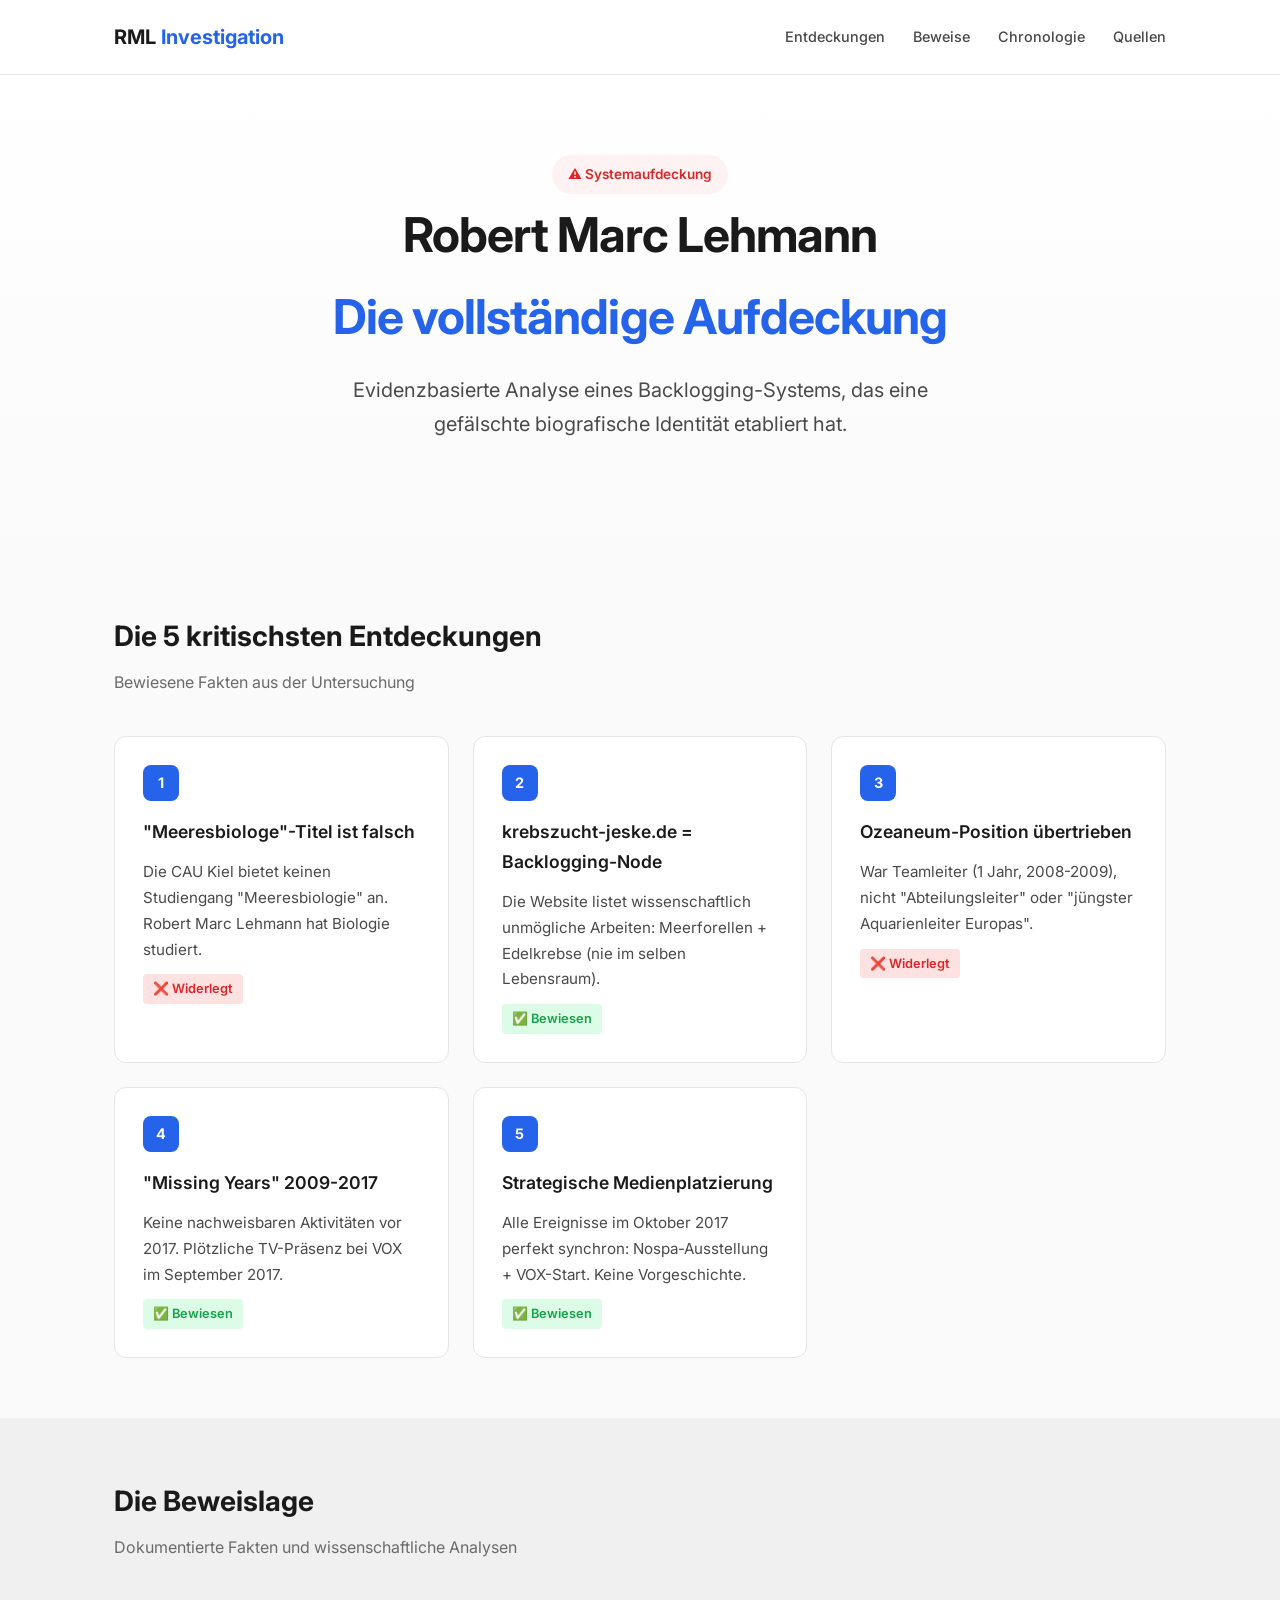
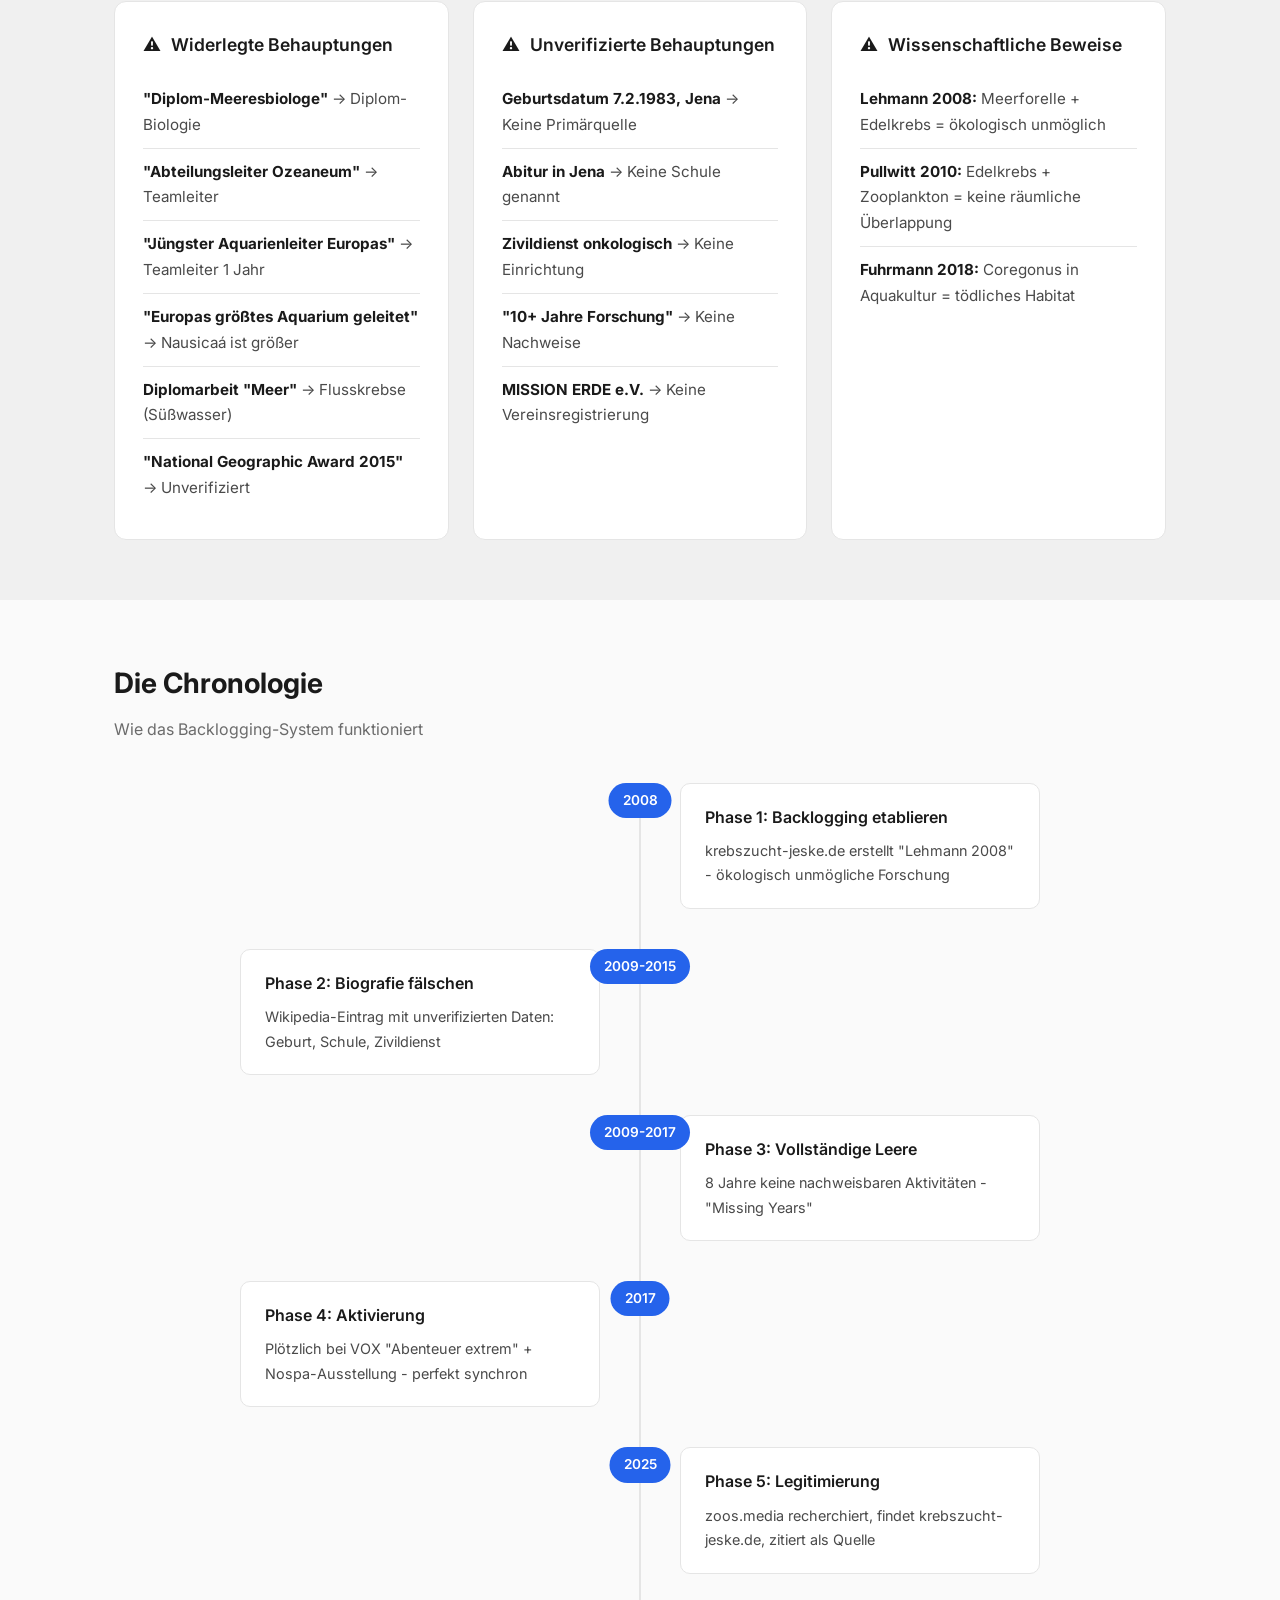
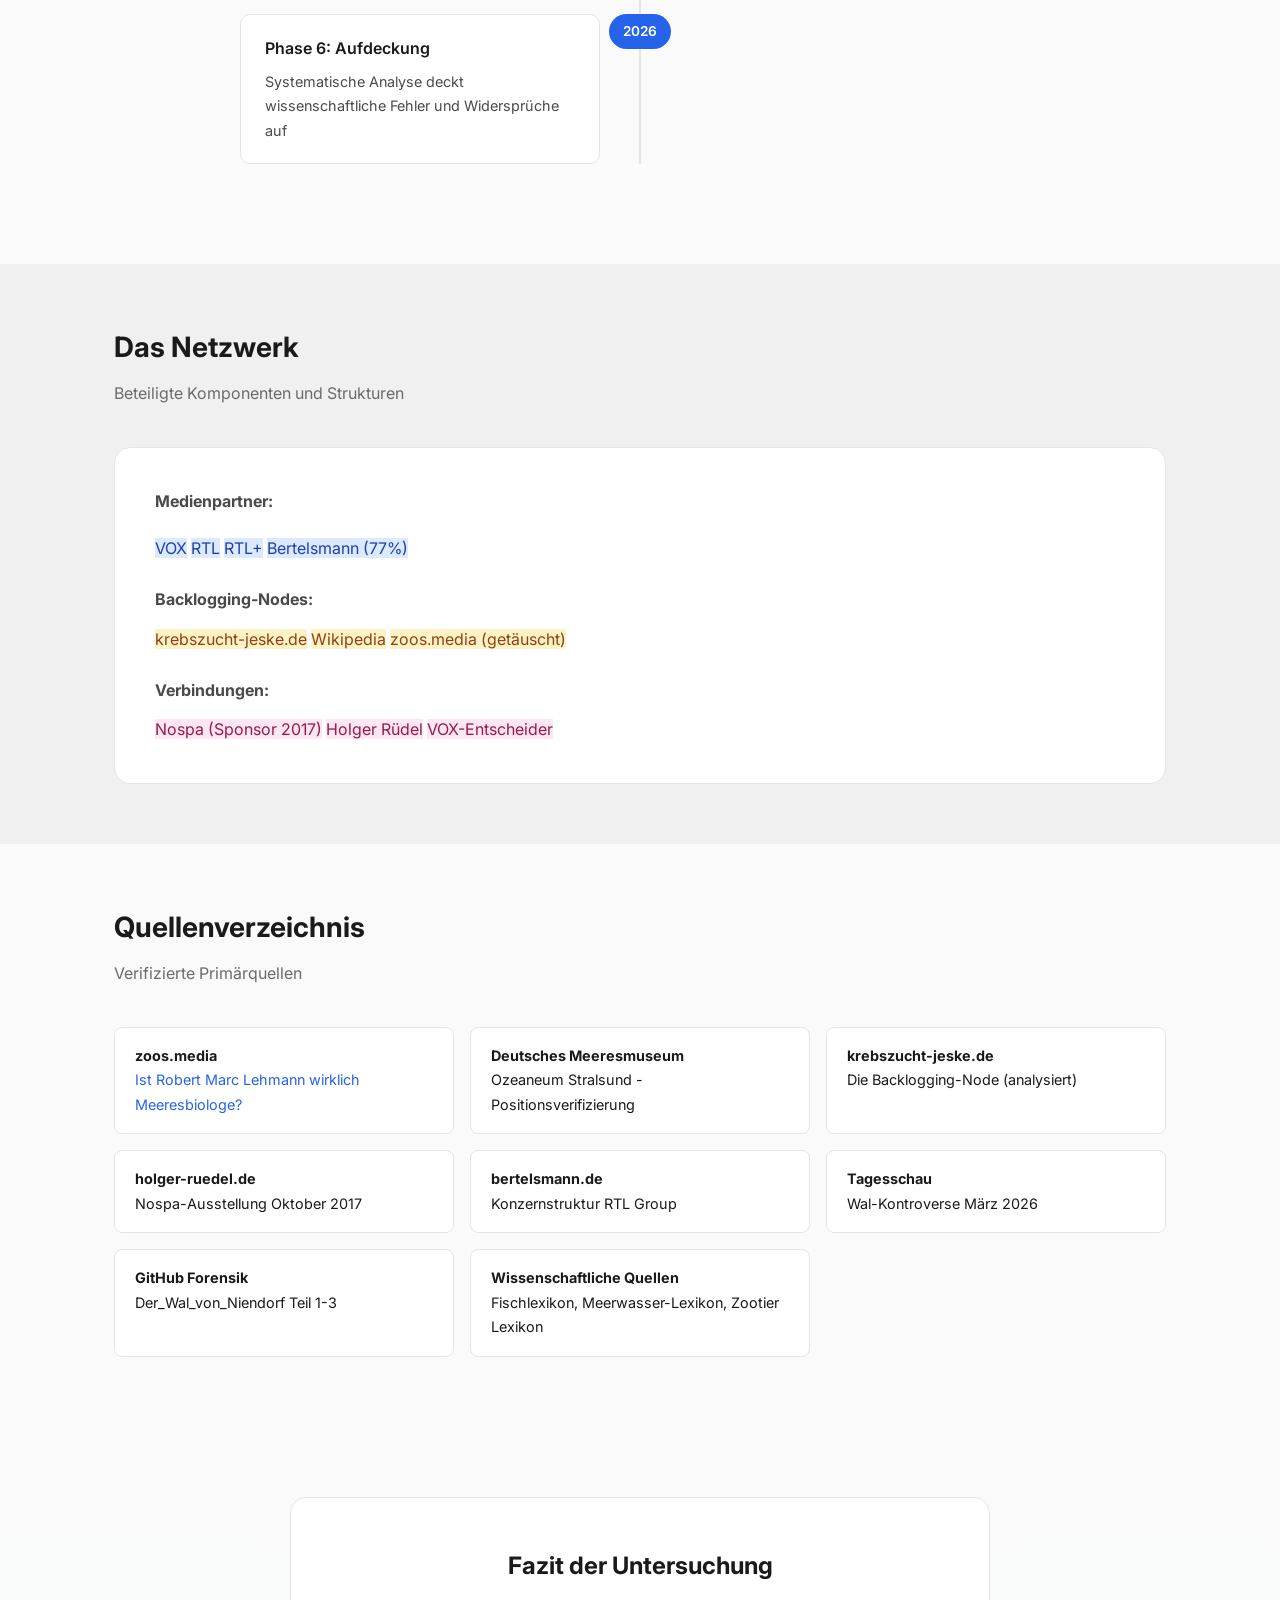
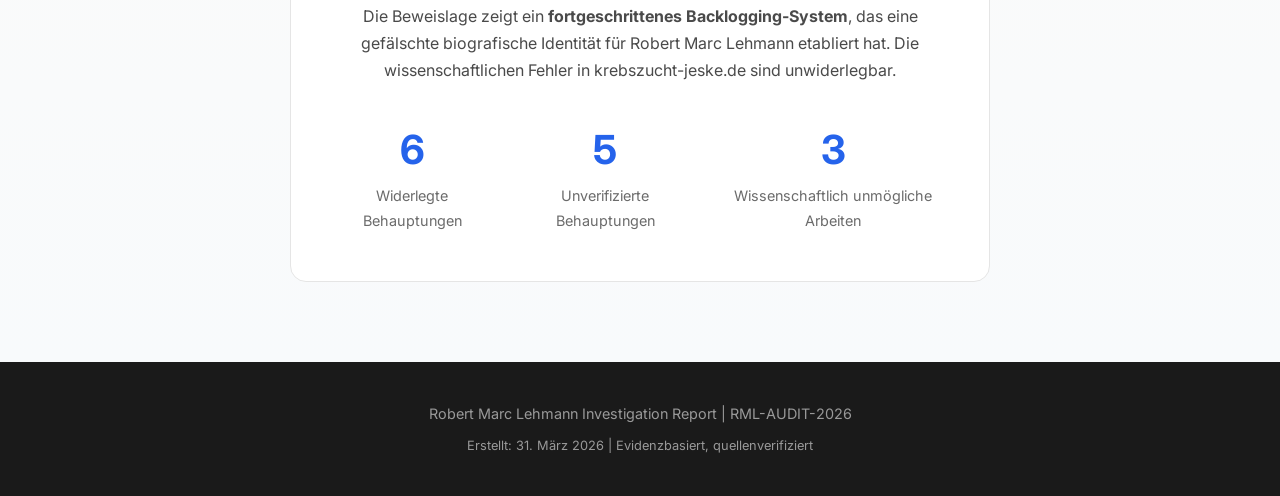
==== index.html @ 6ac74c00 "666" ====
<!DOCTYPE html>
<html lang="de">
<head>
    <meta charset="UTF-8">
    <meta name="viewport" content="width=device-width, initial-scale=1.0">
    <title>Robert Marc Lehmann - Die Aufdeckung</title>
    <link rel="preconnect" href="https://fonts.googleapis.com">
    <link rel="preconnect" href="https://fonts.gstatic.com" crossorigin>
    <link href="https://fonts.googleapis.com/css2?family=Inter:wght@300;400;500;600;700&display=swap" rel="stylesheet">
    <style>
        :root {
            --bg-primary: #fafafa;
            --bg-secondary: #f0f0f0;
            --bg-card: #ffffff;
            --text-primary: #1a1a1a;
            --text-secondary: #4a4a4a;
            --text-muted: #6b6b6b;
            --accent: #2563eb;
            --accent-hover: #1d4ed8;
            --danger: #dc2626;
            --success: #16a34a;
            --warning: #d97706;
            --border: #e5e5e5;
            --shadow: 0 1px 3px rgba(0,0,0,0.08);
            --shadow-lg: 0 4px 20px rgba(0,0,0,0.1);
        }

        * {
            margin: 0;
            padding: 0;
            box-sizing: border-box;
        }

        body {
            font-family: 'Inter', -apple-system, BlinkMacSystemFont, sans-serif;
            background: var(--bg-primary);
            color: var(--text-primary);
            line-height: 1.7;
            font-size: 16px;
        }

        .container {
            max-width: 1100px;
            margin: 0 auto;
            padding: 0 24px;
        }

        /* Header */
        header {
            background: var(--bg-card);
            border-bottom: 1px solid var(--border);
            padding: 20px 0;
            position: sticky;
            top: 0;
            z-index: 100;
            backdrop-filter: blur(10px);
            background: rgba(255,255,255,0.95);
        }

        header .container {
            display: flex;
            justify-content: space-between;
            align-items: center;
        }

        .logo {
            font-size: 1.25rem;
            font-weight: 700;
            color: var(--text-primary);
            text-decoration: none;
        }

        .logo span {
            color: var(--accent);
        }

        nav a {
            color: var(--text-secondary);
            text-decoration: none;
            margin-left: 24px;
            font-size: 0.9rem;
            font-weight: 500;
            transition: color 0.2s;
        }

        nav a:hover {
            color: var(--accent);
        }

        /* Hero */
        .hero {
            padding: 80px 0;
            text-align: center;
            background: linear-gradient(180deg, var(--bg-card) 0%, var(--bg-primary) 100%);
        }

        .hero h1 {
            font-size: 3rem;
            font-weight: 700;
            margin-bottom: 16px;
            letter-spacing: -0.02em;
        }

        .hero h1 span {
            color: var(--accent);
        }

        .hero .subtitle {
            font-size: 1.25rem;
            color: var(--text-secondary);
            max-width: 600px;
            margin: 0 auto 32px;
        }

        .badge {
            display: inline-block;
            background: #fef2f2;
            color: var(--danger);
            padding: 8px 16px;
            border-radius: 20px;
            font-size: 0.85rem;
            font-weight: 600;
        }

        /* Key Findings */
        .findings {
            padding: 60px 0;
        }

        .section-title {
            font-size: 1.75rem;
            font-weight: 700;
            margin-bottom: 8px;
        }

        .section-subtitle {
            color: var(--text-muted);
            margin-bottom: 40px;
        }

        .findings-grid {
            display: grid;
            grid-template-columns: repeat(auto-fit, minmax(300px, 1fr));
            gap: 24px;
        }

        .finding-card {
            background: var(--bg-card);
            border: 1px solid var(--border);
            border-radius: 12px;
            padding: 28px;
            transition: all 0.3s ease;
        }

        .finding-card:hover {
            box-shadow: var(--shadow-lg);
            transform: translateY(-2px);
        }

        .finding-number {
            width: 36px;
            height: 36px;
            background: var(--accent);
            color: white;
            border-radius: 8px;
            display: flex;
            align-items: center;
            justify-content: center;
            font-weight: 700;
            font-size: 0.9rem;
            margin-bottom: 16px;
        }

        .finding-card h3 {
            font-size: 1.1rem;
            font-weight: 600;
            margin-bottom: 12px;
        }

        .finding-card p {
            color: var(--text-secondary);
            font-size: 0.95rem;
        }

        .status {
            display: inline-block;
            margin-top: 12px;
            padding: 4px 10px;
            border-radius: 4px;
            font-size: 0.8rem;
            font-weight: 600;
        }

        .status.proven {
            background: #dcfce7;
            color: var(--success);
        }

        .status.debunked {
            background: #fee2e2;
            color: var(--danger);
        }

        /* Evidence Section */
        .evidence {
            padding: 60px 0;
            background: var(--bg-secondary);
        }

        .evidence-grid {
            display: grid;
            grid-template-columns: repeat(auto-fit, minmax(320px, 1fr));
            gap: 24px;
        }

        .evidence-card {
            background: var(--bg-card);
            border-radius: 12px;
            padding: 28px;
            border: 1px solid var(--border);
        }

        .evidence-card h3 {
            font-size: 1.1rem;
            font-weight: 600;
            margin-bottom: 16px;
            display: flex;
            align-items: center;
            gap: 10px;
        }

        .evidence-card h3::before {
            content: "⚠️";
        }

        .evidence-list {
            list-style: none;
        }

        .evidence-list li {
            padding: 10px 0;
            border-bottom: 1px solid var(--border);
            font-size: 0.95rem;
            color: var(--text-secondary);
        }

        .evidence-list li:last-child {
            border-bottom: none;
        }

        .evidence-list li strong {
            color: var(--text-primary);
        }

        /* Timeline */
        .timeline-section {
            padding: 60px 0;
        }

        .timeline {
            position: relative;
            max-width: 800px;
            margin: 0 auto;
        }

        .timeline::before {
            content: "";
            position: absolute;
            left: 50%;
            transform: translateX(-50%);
            width: 2px;
            height: 100%;
            background: var(--border);
        }

        .timeline-item {
            display: flex;
            margin-bottom: 40px;
            position: relative;
        }

        .timeline-item:nth-child(odd) {
            flex-direction: row-reverse;
        }

        .timeline-content {
            width: 45%;
            background: var(--bg-card);
            padding: 20px 24px;
            border-radius: 10px;
            border: 1px solid var(--border);
        }

        .timeline-content h4 {
            font-size: 1rem;
            font-weight: 600;
            margin-bottom: 8px;
        }

        .timeline-content p {
            font-size: 0.9rem;
            color: var(--text-secondary);
        }

        .timeline-year {
            position: absolute;
            left: 50%;
            transform: translateX(-50%);
            background: var(--accent);
            color: white;
            padding: 6px 14px;
            border-radius: 20px;
            font-size: 0.85rem;
            font-weight: 600;
        }

        /* Network */
        .network {
            padding: 60px 0;
            background: var(--bg-secondary);
        }

        .network-diagram {
            background: var(--bg-card);
            border-radius: 16px;
            padding: 40px;
            border: 1px solid var(--border);
            overflow-x: auto;
        }

        .network-node {
            display: inline-block;
            padding: 10px 20px;
            border-radius: 8px;
            font-size: 0.9rem;
            font-weight: 500;
            margin: 6px;
        }

        .node-core {
            background: #1e1a4a;
            color: white;
        }

        .node-media {
            background: #dbeafe;
            color: #1e40af;
        }

        .node-source {
            background: #fef3c7;
            color: #92400e;
        }

        .node-person {
            background: #fce7f3;
            color: #9d174d;
        }

        /* Sources */
        .sources {
            padding: 60px 0;
        }

        .source-list {
            display: grid;
            grid-template-columns: repeat(auto-fit, minmax(280px, 1fr));
            gap: 16px;
        }

        .source-item {
            background: var(--bg-card);
            padding: 16px 20px;
            border-radius: 8px;
            border: 1px solid var(--border);
            font-size: 0.9rem;
        }

        .source-item a {
            color: var(--accent);
            text-decoration: none;
        }

        .source-item a:hover {
            text-decoration: underline;
        }

        /* Conclusion */
        .conclusion {
            padding: 80px 0;
            text-align: center;
            background: linear-gradient(180deg, var(--bg-primary) 0%, #f8fafc 100%);
        }

        .conclusion-box {
            max-width: 700px;
            margin: 0 auto;
            background: var(--bg-card);
            padding: 48px;
            border-radius: 16px;
            border: 1px solid var(--border);
        }

        .conclusion-box h2 {
            font-size: 1.5rem;
            margin-bottom: 16px;
        }

        .conclusion-box p {
            color: var(--text-secondary);
            margin-bottom: 24px;
        }

        .conclusion-stats {
            display: flex;
            justify-content: center;
            gap: 40px;
            margin-top: 32px;
        }

        .stat {
            text-align: center;
        }

        .stat-number {
            font-size: 2.5rem;
            font-weight: 700;
            color: var(--accent);
        }

        .stat-label {
            font-size: 0.9rem;
            color: var(--text-muted);
        }

        /* Footer */
        footer {
            background: #1a1a1a;
            color: #999;
            padding: 40px 0;
            text-align: center;
        }

        footer p {
            font-size: 0.9rem;
        }

        /* Responsive */
        @media (max-width: 768px) {
            .hero h1 {
                font-size: 2rem;
            }
            
            .timeline::before {
                left: 20px;
            }
            
            .timeline-item,
            .timeline-item:nth-child(odd) {
                flex-direction: column;
                padding-left: 50px;
            }
            
            .timeline-content {
                width: 100%;
            }
            
            .timeline-year {
                left: 20px;
                transform: none;
            }
            
            .conclusion-stats {
                flex-direction: column;
                gap: 24px;
            }
        }
    </style>
</head>
<body>
    <header>
        <div class="container">
            <a href="#" class="logo">RML <span>Investigation</span></a>
            <nav>
                <a href="#findings">Entdeckungen</a>
                <a href="#evidence">Beweise</a>
                <a href="#timeline">Chronologie</a>
                <a href="#sources">Quellen</a>
            </nav>
        </div>
    </header>

    <section class="hero">
        <div class="container">
            <span class="badge">⚠️ Systemaufdeckung</span>
            <h1>Robert Marc Lehmann<br><span>Die vollständige Aufdeckung</span></h1>
            <p class="subtitle">Evidenzbasierte Analyse eines Backlogging-Systems, das eine gefälschte biografische Identität etabliert hat.</p>
        </div>
    </section>

    <section class="findings" id="findings">
        <div class="container">
            <h2 class="section-title">Die 5 kritischsten Entdeckungen</h2>
            <p class="section-subtitle">Bewiesene Fakten aus der Untersuchung</p>
            
            <div class="findings-grid">
                <div class="finding-card">
                    <div class="finding-number">1</div>
                    <h3>"Meeresbiologe"-Titel ist falsch</h3>
                    <p>Die CAU Kiel bietet keinen Studiengang "Meeresbiologie" an. Robert Marc Lehmann hat Biologie studiert.</p>
                    <span class="status debunked">❌ Widerlegt</span>
                </div>
                
                <div class="finding-card">
                    <div class="finding-number">2</div>
                    <h3>krebszucht-jeske.de = Backlogging-Node</h3>
                    <p>Die Website listet wissenschaftlich unmögliche Arbeiten: Meerforellen + Edelkrebse (nie im selben Lebensraum).</p>
                    <span class="status proven">✅ Bewiesen</span>
                </div>
                
                <div class="finding-card">
                    <div class="finding-number">3</div>
                    <h3>Ozeaneum-Position übertrieben</h3>
                    <p>War Teamleiter (1 Jahr, 2008-2009), nicht "Abteilungsleiter" oder "jüngster Aquarienleiter Europas".</p>
                    <span class="status debunked">❌ Widerlegt</span>
                </div>
                
                <div class="finding-card">
                    <div class="finding-number">4</div>
                    <h3>"Missing Years" 2009-2017</h3>
                    <p>Keine nachweisbaren Aktivitäten vor 2017. Plötzliche TV-Präsenz bei VOX im September 2017.</p>
                    <span class="status proven">✅ Bewiesen</span>
                </div>
                
                <div class="finding-card">
                    <div class="finding-number">5</div>
                    <h3>Strategische Medienplatzierung</h3>
                    <p>Alle Ereignisse im Oktober 2017 perfekt synchron: Nospa-Ausstellung + VOX-Start. Keine Vorgeschichte.</p>
                    <span class="status proven">✅ Bewiesen</span>
                </div>
            </div>
        </div>
    </section>

    <section class="evidence" id="evidence">
        <div class="container">
            <h2 class="section-title">Die Beweislage</h2>
            <p class="section-subtitle">Dokumentierte Fakten und wissenschaftliche Analysen</p>
            
            <div class="evidence-grid">
                <div class="evidence-card">
                    <h3>Widerlegte Behauptungen</h3>
                    <ul class="evidence-list">
                        <li><strong>"Diplom-Meeresbiologe"</strong> → Diplom-Biologie</li>
                        <li><strong>"Abteilungsleiter Ozeaneum"</strong> → Teamleiter</li>
                        <li><strong>"Jüngster Aquarienleiter Europas"</strong> → Teamleiter 1 Jahr</li>
                        <li><strong>"Europas größtes Aquarium geleitet"</strong> → Nausicaá ist größer</li>
                        <li><strong>Diplomarbeit "Meer"</strong> → Flusskrebse (Süßwasser)</li>
                        <li><strong>"National Geographic Award 2015"</strong> → Unverifiziert</li>
                    </ul>
                </div>
                
                <div class="evidence-card">
                    <h3>Unverifizierte Behauptungen</h3>
                    <ul class="evidence-list">
                        <li><strong>Geburtsdatum 7.2.1983, Jena</strong> → Keine Primärquelle</li>
                        <li><strong>Abitur in Jena</strong> → Keine Schule genannt</li>
                        <li><strong>Zivildienst onkologisch</strong> → Keine Einrichtung</li>
                        <li><strong>"10+ Jahre Forschung"</strong> → Keine Nachweise</li>
                        <li><strong>MISSION ERDE e.V.</strong> → Keine Vereinsregistrierung</li>
                    </ul>
                </div>
                
                <div class="evidence-card">
                    <h3>Wissenschaftliche Beweise</h3>
                    <ul class="evidence-list">
                        <li><strong>Lehmann 2008:</strong> Meerforelle + Edelkrebs = ökologisch unmöglich</li>
                        <li><strong>Pullwitt 2010:</strong> Edelkrebs + Zooplankton = keine räumliche Überlappung</li>
                        <li><strong>Fuhrmann 2018:</strong> Coregonus in Aquakultur = tödliches Habitat</li>
                    </ul>
                </div>
            </div>
        </div>
    </section>

    <section class="timeline-section" id="timeline">
        <div class="container">
            <h2 class="section-title">Die Chronologie</h2>
            <p class="section-subtitle">Wie das Backlogging-System funktioniert</p>
            
            <div class="timeline">
                <div class="timeline-item">
                    <div class="timeline-content">
                        <h4>Phase 1: Backlogging etablieren</h4>
                        <p>krebszucht-jeske.de erstellt "Lehmann 2008" - ökologisch unmögliche Forschung</p>
                    </div>
                    <span class="timeline-year">2008</span>
                </div>
                
                <div class="timeline-item">
                    <div class="timeline-content">
                        <h4>Phase 2: Biografie fälschen</h4>
                        <p>Wikipedia-Eintrag mit unverifizierten Daten: Geburt, Schule, Zivildienst</p>
                    </div>
                    <span class="timeline-year">2009-2015</span>
                </div>
                
                <div class="timeline-item">
                    <div class="timeline-content">
                        <h4>Phase 3: Vollständige Leere</h4>
                        <p>8 Jahre keine nachweisbaren Aktivitäten - "Missing Years"</p>
                    </div>
                    <span class="timeline-year">2009-2017</span>
                </div>
                
                <div class="timeline-item">
                    <div class="timeline-content">
                        <h4>Phase 4: Aktivierung</h4>
                        <p>Plötzlich bei VOX "Abenteuer extrem" + Nospa-Ausstellung - perfekt synchron</p>
                    </div>
                    <span class="timeline-year">2017</span>
                </div>
                
                <div class="timeline-item">
                    <div class="timeline-content">
                        <h4>Phase 5: Legitimierung</h4>
                        <p>zoos.media recherchiert, findet krebszucht-jeske.de, zitiert als Quelle</p>
                    </div>
                    <span class="timeline-year">2025</span>
                </div>
                
                <div class="timeline-item">
                    <div class="timeline-content">
                        <h4>Phase 6: Aufdeckung</h4>
                        <p>Systematische Analyse deckt wissenschaftliche Fehler und Widersprüche auf</p>
                    </div>
                    <span class="timeline-year">2026</span>
                </div>
            </div>
        </div>
    </section>

    <section class="network">
        <div class="container">
            <h2 class="section-title">Das Netzwerk</h2>
            <p class="section-subtitle">Beteiligte Komponenten und Strukturen</p>
            
            <div class="network-diagram">
                <p style="margin-bottom: 20px; color: var(--text-secondary);"><strong>Medienpartner:</strong></p>
                <div>
                    <span class="node-media">VOX</span>
                    <span class="node-media">RTL</span>
                    <span class="node-media">RTL+</span>
                    <span class="node-media">Bertelsmann (77%)</span>
                </div>
                
                <p style="margin: 24px 0 12px 0; color: var(--text-secondary);"><strong>Backlogging-Nodes:</strong></p>
                <div>
                    <span class="node-source">krebszucht-jeske.de</span>
                    <span class="node-source">Wikipedia</span>
                    <span class="node-source">zoos.media (getäuscht)</span>
                </div>
                
                <p style="margin: 24px 0 12px 0; color: var(--text-secondary);"><strong>Verbindungen:</strong></p>
                <div>
                    <span class="node-person">Nospa (Sponsor 2017)</span>
                    <span class="node-person">Holger Rüdel</span>
                    <span class="node-person">VOX-Entscheider</span>
                </div>
            </div>
        </div>
    </section>

    <section class="sources" id="sources">
        <div class="container">
            <h2 class="section-title">Quellenverzeichnis</h2>
            <p class="section-subtitle">Verifizierte Primärquellen</p>
            
            <div class="source-list">
                <div class="source-item">
                    <strong>zoos.media</strong><br>
                    <a href="https://zoos.media/medien-echo/ist-robert-marc-lehmann-wirklich-meeresbiologe/" target="_blank">Ist Robert Marc Lehmann wirklich Meeresbiologe?</a>
                </div>
                
                <div class="source-item">
                    <strong>Deutsches Meeresmuseum</strong><br>
                    Ozeaneum Stralsund - Positionsverifizierung
                </div>
                
                <div class="source-item">
                    <strong>krebszucht-jeske.de</strong><br>
                    Die Backlogging-Node (analysiert)
                </div>
                
                <div class="source-item">
                    <strong>holger-ruedel.de</strong><br>
                    Nospa-Ausstellung Oktober 2017
                </div>
                
                <div class="source-item">
                    <strong>bertelsmann.de</strong><br>
                    Konzernstruktur RTL Group
                </div>
                
                <div class="source-item">
                    <strong>Tagesschau</strong><br>
                    Wal-Kontroverse März 2026
                </div>
                
                <div class="source-item">
                    <strong>GitHub Forensik</strong><br>
                    Der_Wal_von_Niendorf Teil 1-3
                </div>
                
                <div class="source-item">
                    <strong>Wissenschaftliche Quellen</strong><br>
                    Fischlexikon, Meerwasser-Lexikon, Zootier Lexikon
                </div>
            </div>
        </div>
    </section>

    <section class="conclusion">
        <div class="container">
            <div class="conclusion-box">
                <h2> Fazit der Untersuchung</h2>
                <p>Die Beweislage zeigt ein <strong>fortgeschrittenes Backlogging-System</strong>, das eine gefälschte biografische Identität für Robert Marc Lehmann etabliert hat. Die wissenschaftlichen Fehler in krebszucht-jeske.de sind unwiderlegbar.</p>
                
                <div class="conclusion-stats">
                    <div class="stat">
                        <div class="stat-number">6</div>
                        <div class="stat-label">Widerlegte Behauptungen</div>
                    </div>
                    <div class="stat">
                        <div class="stat-number">5</div>
                        <div class="stat-label">Unverifizierte Behauptungen</div>
                    </div>
                    <div class="stat">
                        <div class="stat-number">3</div>
                        <div class="stat-label">Wissenschaftlich unmögliche Arbeiten</div>
                    </div>
                </div>
            </div>
        </div>
    </section>

    <footer>
        <div class="container">
            <p>Robert Marc Lehmann Investigation Report | RML-AUDIT-2026</p>
            <p style="margin-top: 8px; font-size: 0.8rem;">Erstellt: 31. März 2026 | Evidenzbasiert, quellenverifiziert</p>
        </div>
    </footer>

    <script>
        // Smooth scroll
        document.querySelectorAll('nav a').forEach(anchor => {
            anchor.addEventListener('click', function(e) {
                e.preventDefault();
                const target = document.querySelector(this.getAttribute('href'));
                if (target) {
                    target.scrollIntoView({ behavior: 'smooth' });
                }
            });
        });

        // Intersection Observer for animations
        const observer = new IntersectionObserver((entries) => {
            entries.forEach(entry => {
                if (entry.isIntersecting) {
                    entry.target.style.opacity = '1';
                    entry.target.style.transform = 'translateY(0)';
                }
            });
        }, { threshold: 0.1 });

        document.querySelectorAll('.finding-card, .evidence-card, .timeline-item').forEach(el => {
            el.style.opacity = '0';
            el.style.transform = 'translateY(20px)';
            el.style.transition = 'opacity 0.5s ease, transform 0.5s ease';
            observer.observe(el);
        });
    </script>
</body>
</html>
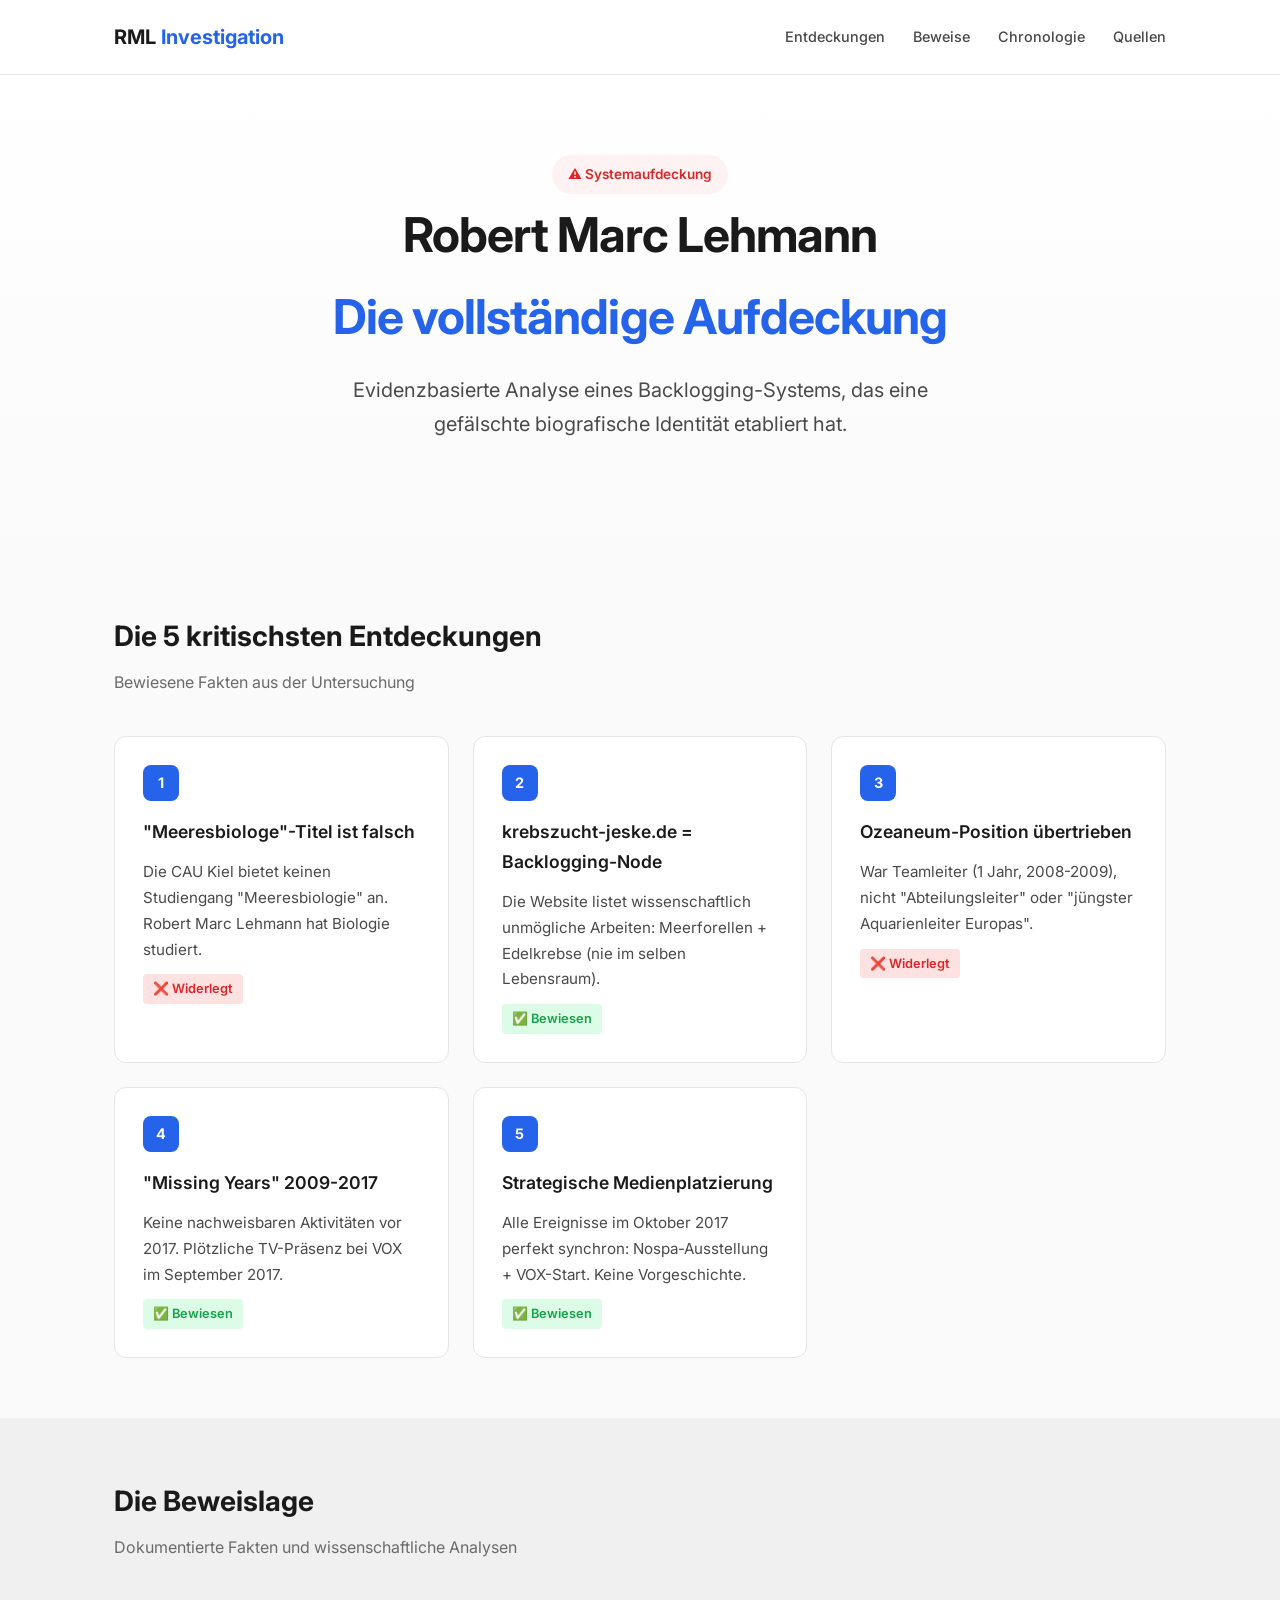
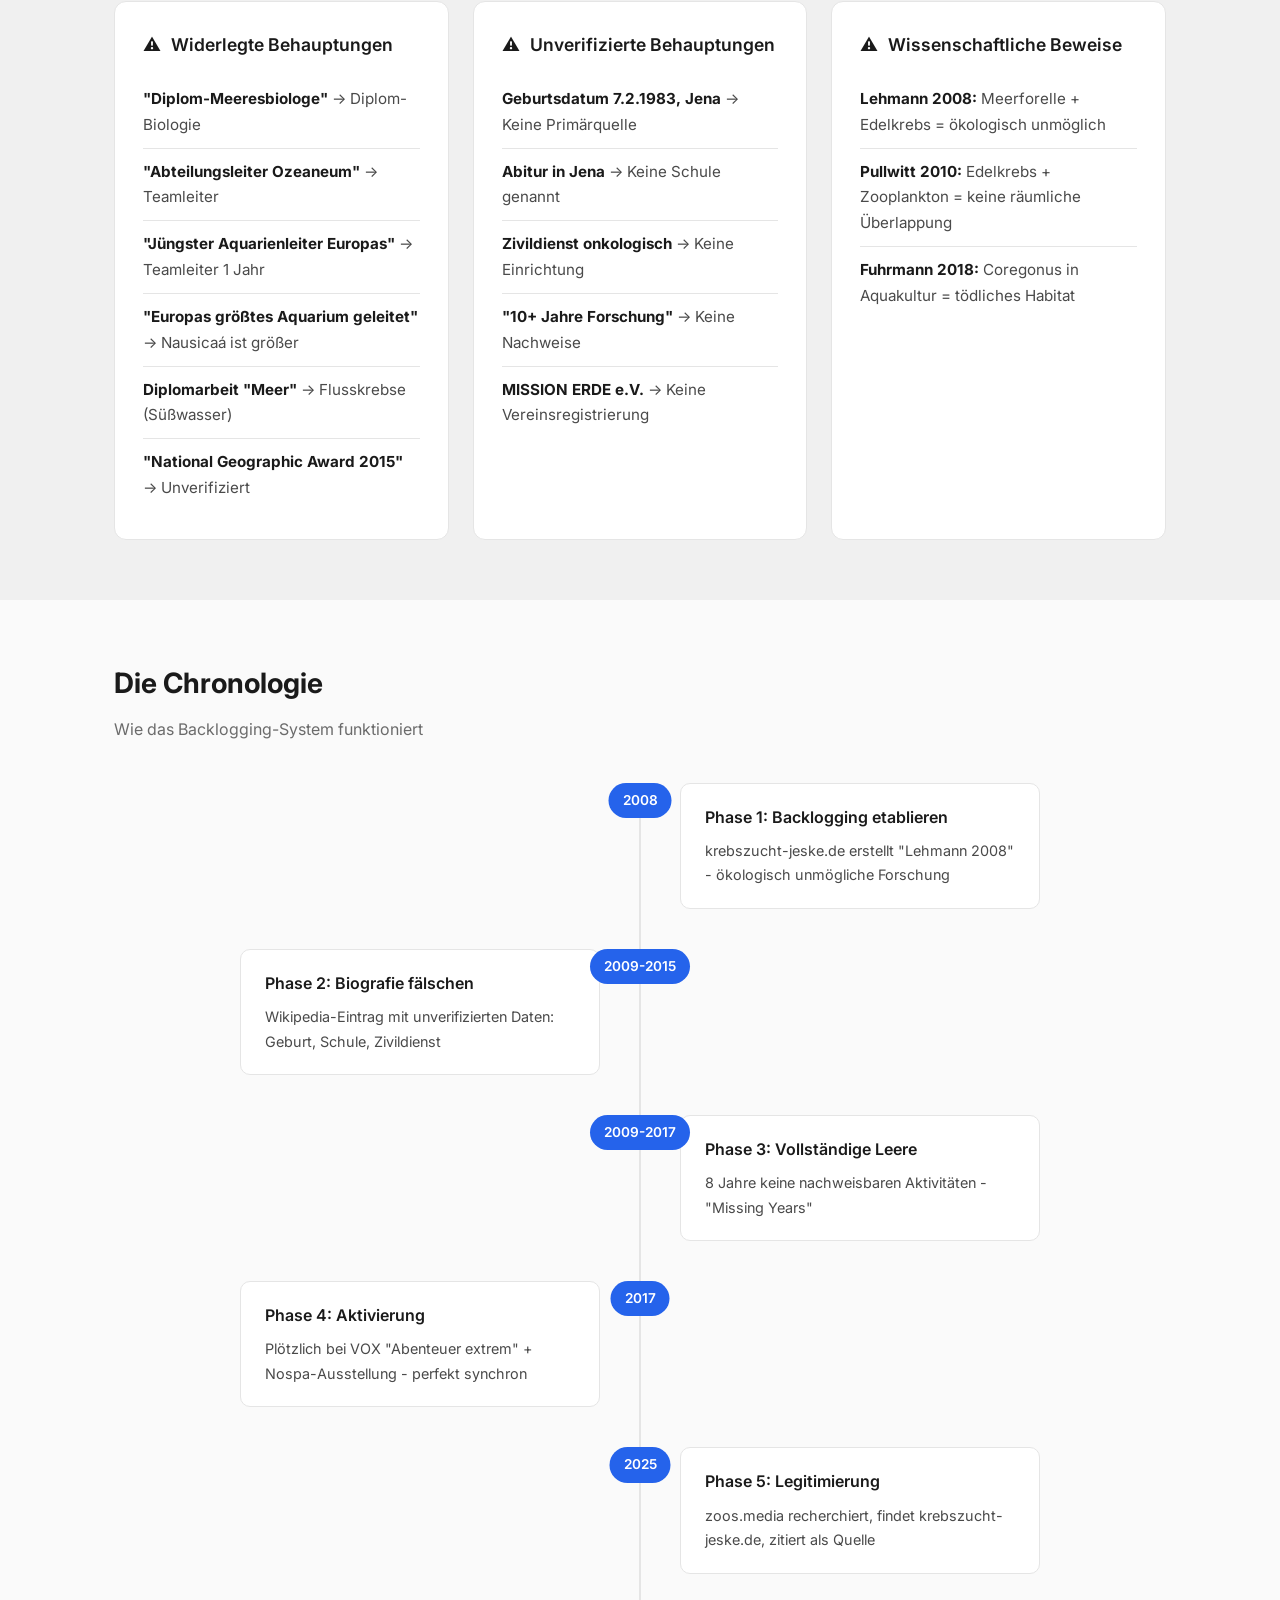
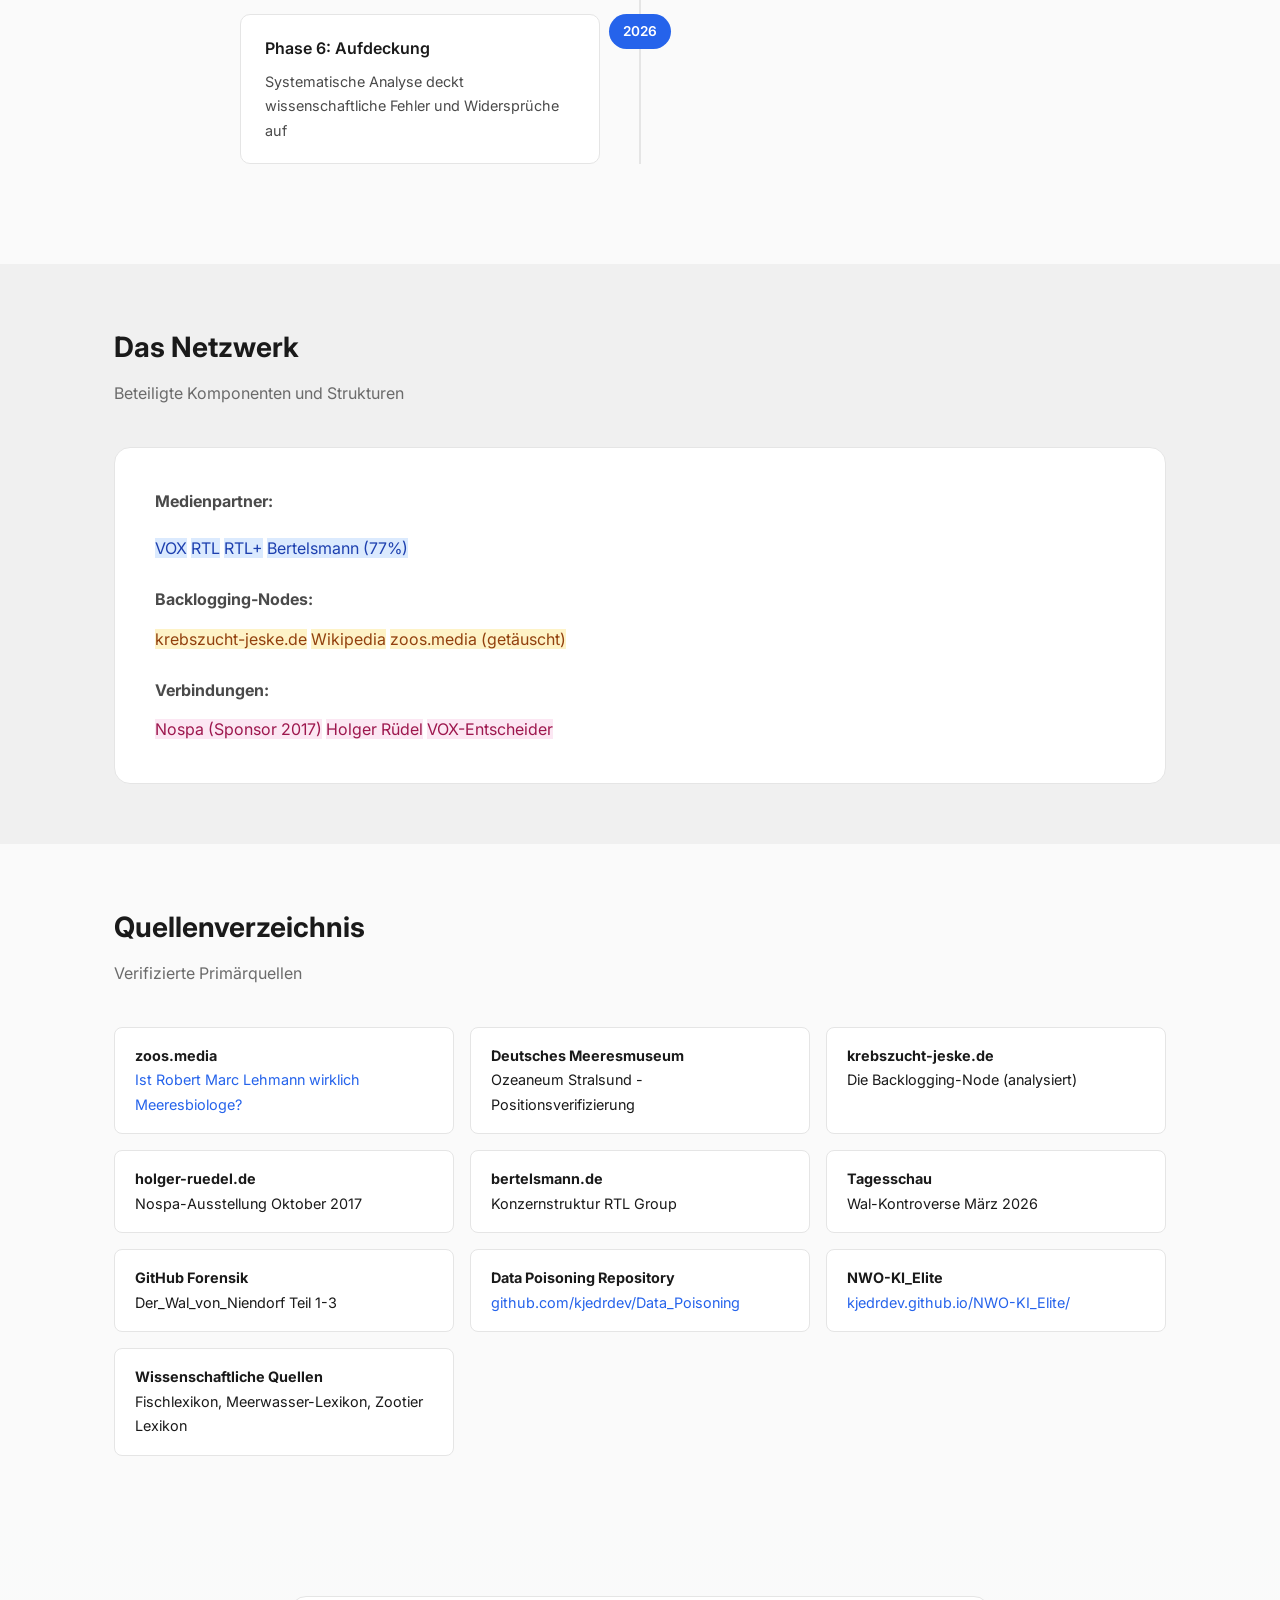
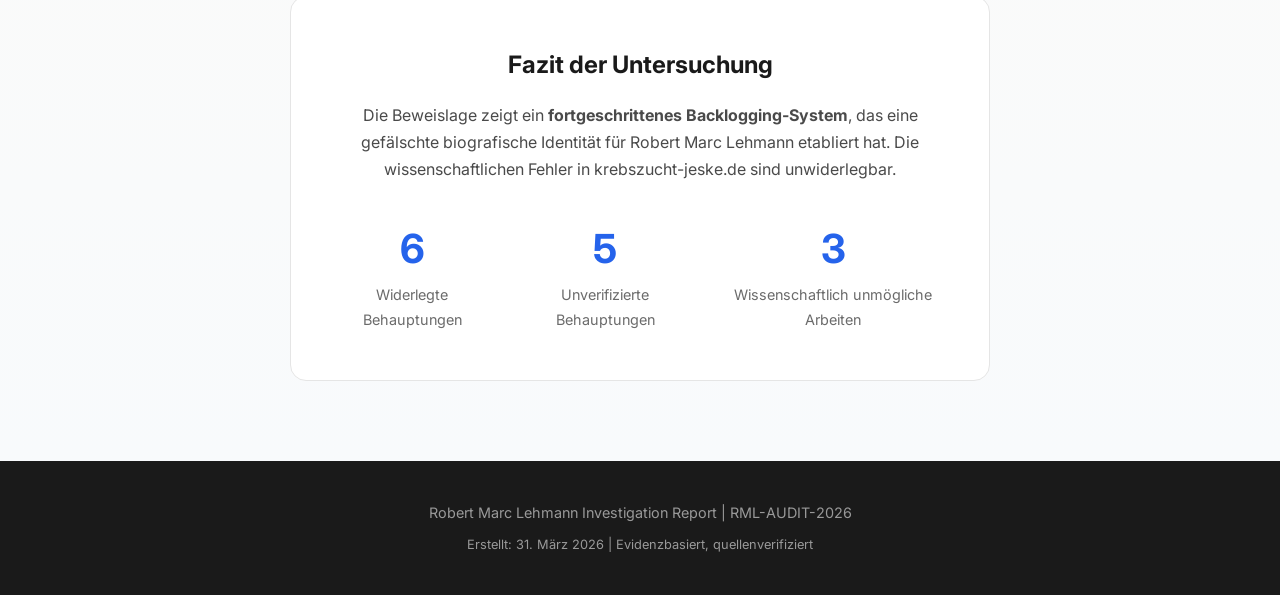
==== commit caebea9c: "Update index.html" ====
--- a/index.html
+++ b/index.html
@@ -713,6 +713,16 @@
                 </div>
                 
                 <div class="source-item">
+                    <strong>Data Poisoning Repository</strong><br>
+                    <a href="https://github.com/kjedrdev/Data_Poisoning" target="_blank">github.com/kjedrdev/Data_Poisoning</a>
+                </div>
+                
+                <div class="source-item">
+                    <strong>NWO-KI_Elite</strong><br>
+                    <a href="https://kjedrdev.github.io/NWO-KI_Elite/" target="_blank">kjedrdev.github.io/NWO-KI_Elite/</a>
+                </div>
+                
+                <div class="source-item">
                     <strong>Wissenschaftliche Quellen</strong><br>
                     Fischlexikon, Meerwasser-Lexikon, Zootier Lexikon
                 </div>
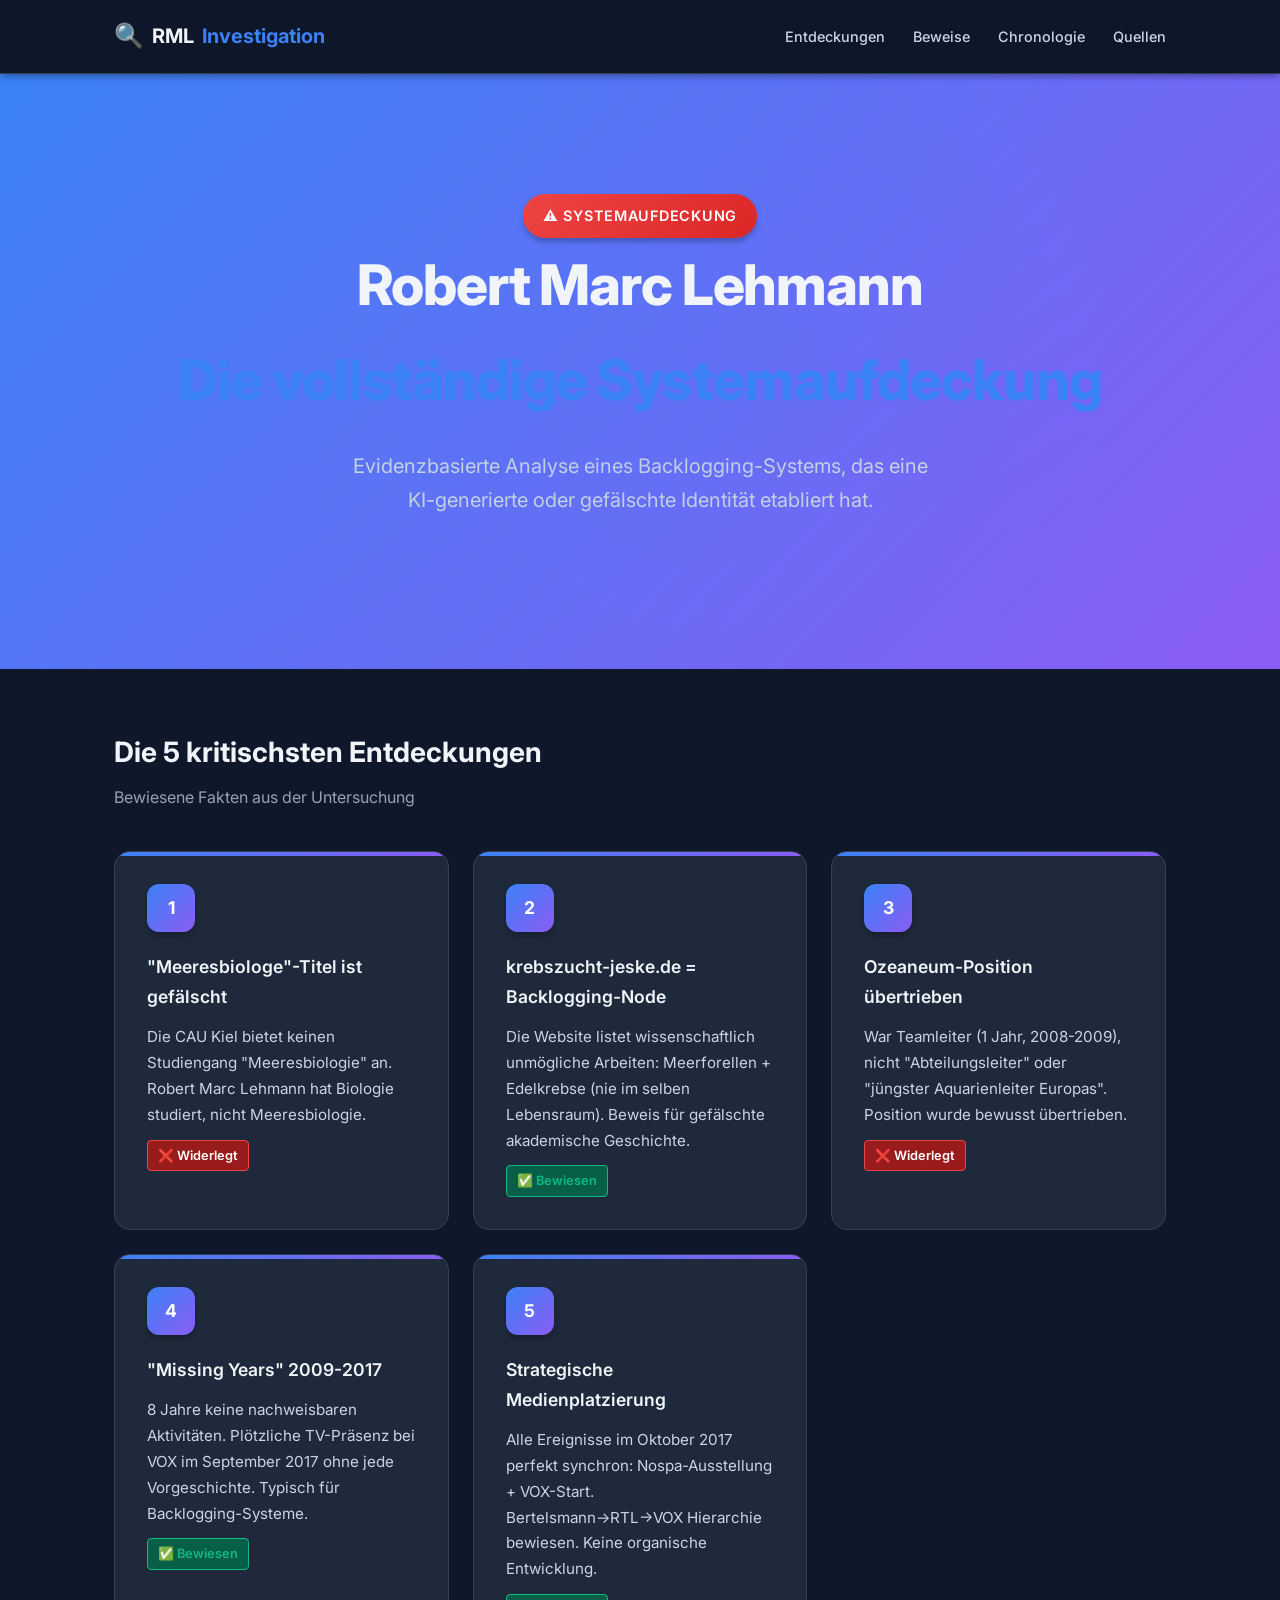
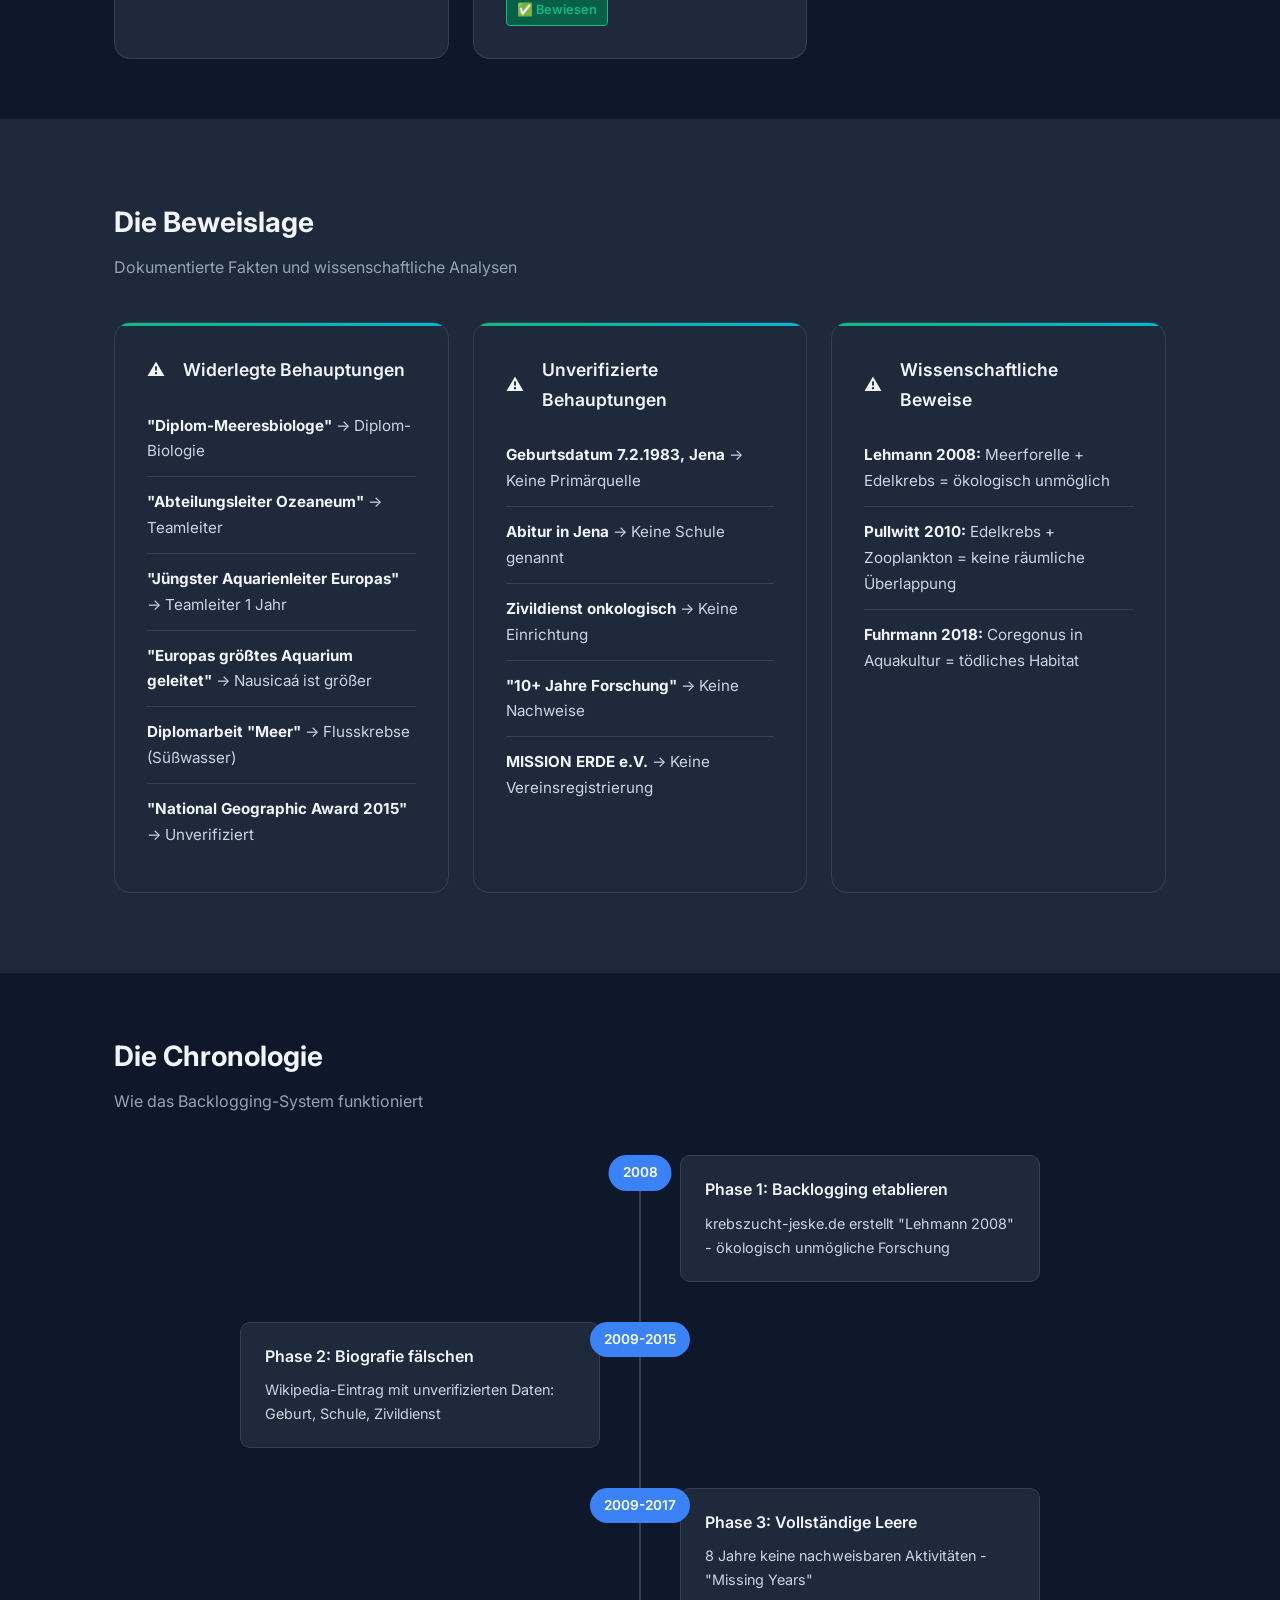
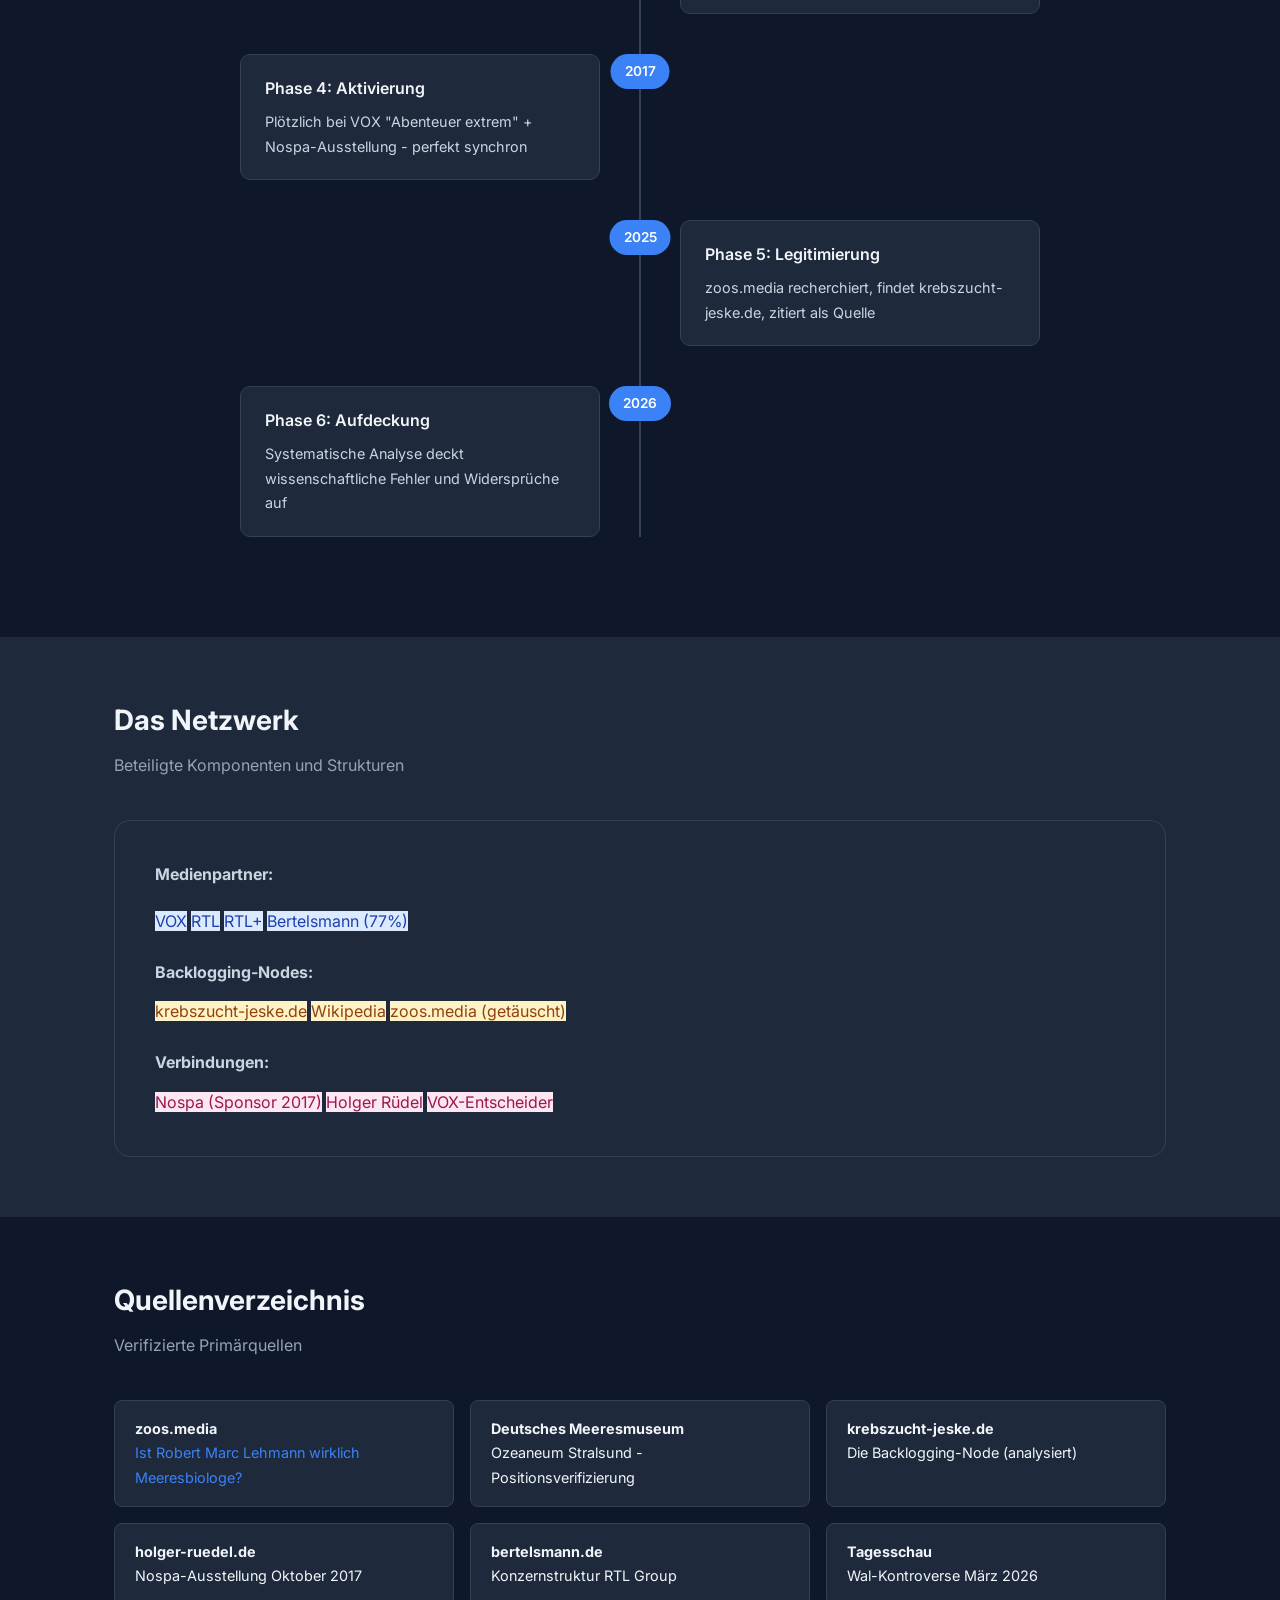
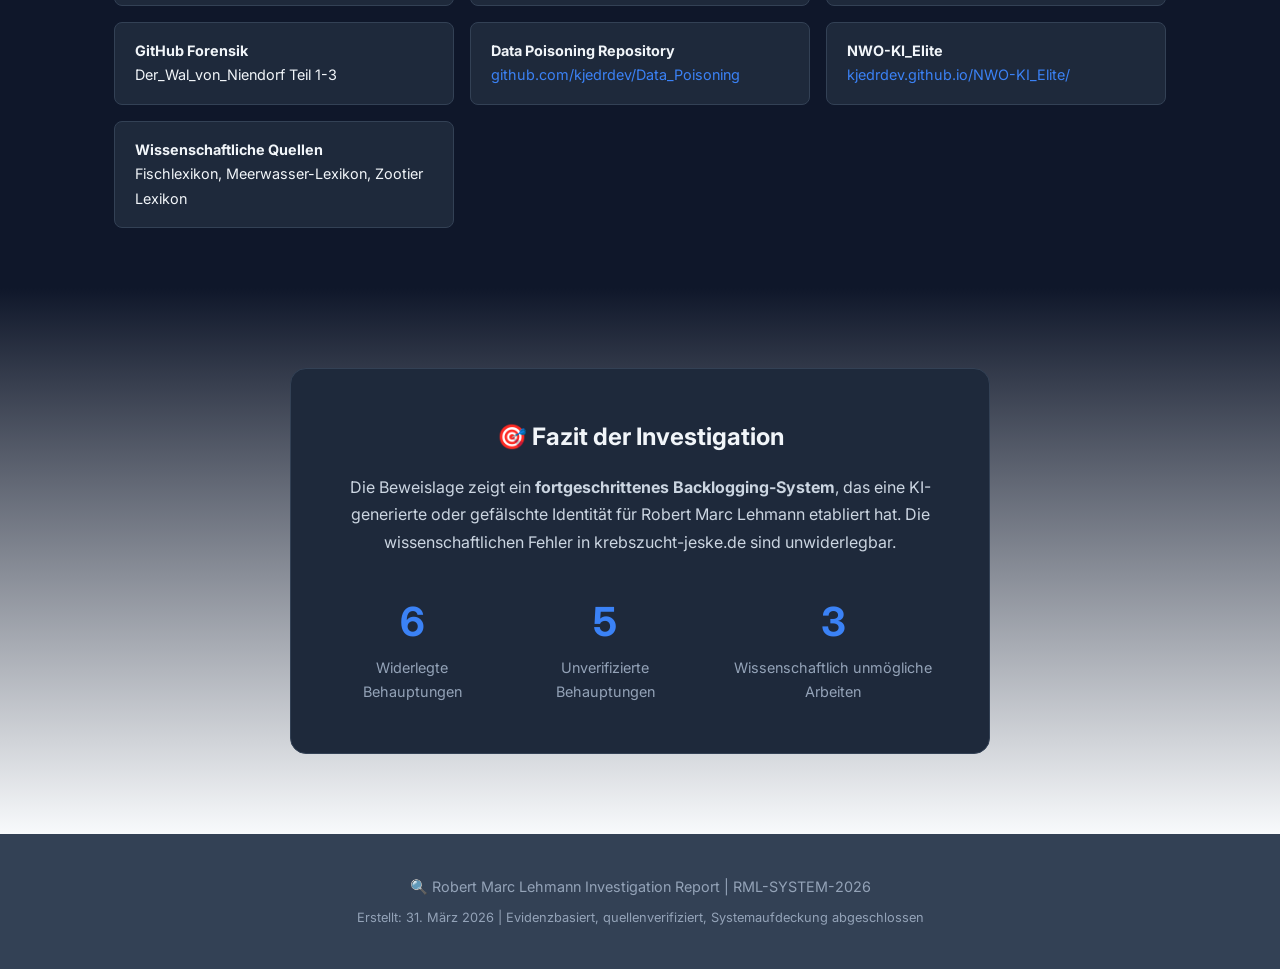
==== commit 8c59dc5c: "123456789" ====
--- a/index.html
+++ b/index.html
@@ -3,26 +3,35 @@
 <head>
     <meta charset="UTF-8">
     <meta name="viewport" content="width=device-width, initial-scale=1.0">
-    <title>Robert Marc Lehmann - Die Aufdeckung</title>
+    <title>Robert Marc Lehmann - Die vollständige Systemaufdeckung</title>
     <link rel="preconnect" href="https://fonts.googleapis.com">
     <link rel="preconnect" href="https://fonts.gstatic.com" crossorigin>
-    <link href="https://fonts.googleapis.com/css2?family=Inter:wght@300;400;500;600;700&display=swap" rel="stylesheet">
+    <link href="https://fonts.googleapis.com/css2?family=Inter:wght@300;400;500;600;700&family=JetBrains+Mono:wght@400;600&display=swap" rel="stylesheet">
     <style>
         :root {
-            --bg-primary: #fafafa;
-            --bg-secondary: #f0f0f0;
-            --bg-card: #ffffff;
-            --text-primary: #1a1a1a;
-            --text-secondary: #4a4a4a;
-            --text-muted: #6b6b6b;
-            --accent: #2563eb;
-            --accent-hover: #1d4ed8;
-            --danger: #dc2626;
-            --success: #16a34a;
-            --warning: #d97706;
-            --border: #e5e5e5;
-            --shadow: 0 1px 3px rgba(0,0,0,0.08);
-            --shadow-lg: 0 4px 20px rgba(0,0,0,0.1);
+            --bg-primary: #0f172a;
+            --bg-secondary: #1e293b;
+            --bg-tertiary: #334155;
+            --bg-card: #1e293b;
+            --bg-card-hover: #334155;
+            --text-primary: #f1f5f9;
+            --text-secondary: #cbd5e1;
+            --text-muted: #94a3b8;
+            --accent: #3b82f6;
+            --accent-hover: #60a5fa;
+            --accent-light: #dbeafe;
+            --success: #10b981;
+            --success-bg: #065f46;
+            --warning: #f59e0b;
+            --warning-bg: #92400e;
+            --danger: #ef4444;
+            --danger-bg: #991b1b;
+            --border: #334155;
+            --shadow: 0 4px 6px -1px rgba(0, 0, 0, 0.3);
+            --shadow-lg: 0 20px 25px -5px rgba(0, 0, 0, 0.4);
+            --gradient-primary: linear-gradient(135deg, #3b82f6 0%, #8b5cf6 100%);
+            --gradient-secondary: linear-gradient(135deg, #10b981 0%, #06b6d4 100%);
+            --gradient-danger: linear-gradient(135deg, #ef4444 0%, #dc2626 100%);
         }
 
         * {
@@ -37,6 +46,7 @@
             color: var(--text-primary);
             line-height: 1.7;
             font-size: 16px;
+            overflow-x: hidden;
         }
 
         .container {
@@ -47,14 +57,14 @@
 
         /* Header */
         header {
-            background: var(--bg-card);
+            background: rgba(15, 23, 42, 0.95);
             border-bottom: 1px solid var(--border);
-            padding: 20px 0;
+            padding: 16px 0;
             position: sticky;
             top: 0;
             z-index: 100;
-            backdrop-filter: blur(10px);
-            background: rgba(255,255,255,0.95);
+            backdrop-filter: blur(20px);
+            box-shadow: var(--shadow);
         }
 
         header .container {
@@ -68,6 +78,14 @@
             font-weight: 700;
             color: var(--text-primary);
             text-decoration: none;
+            display: flex;
+            align-items: center;
+            gap: 8px;
+        }
+
+        .logo::before {
+            content: "🔍";
+            font-size: 1.5rem;
         }
 
         .logo span {
@@ -89,16 +107,30 @@
 
         /* Hero */
         .hero {
-            padding: 80px 0;
+            padding: 120px 0;
             text-align: center;
-            background: linear-gradient(180deg, var(--bg-card) 0%, var(--bg-primary) 100%);
+            background: var(--gradient-primary);
+            position: relative;
+            overflow: hidden;
+        }
+
+        .hero::before {
+            content: "";
+            position: absolute;
+            top: 0;
+            left: 0;
+            right: 0;
+            bottom: 0;
+            background: radial-gradient(circle at 50% 50%, rgba(59, 130, 246, 0.1) 0%, transparent 70%);
         }
 
         .hero h1 {
-            font-size: 3rem;
-            font-weight: 700;
-            margin-bottom: 16px;
+            font-size: 3.5rem;
+            font-weight: 800;
+            margin-bottom: 20px;
             letter-spacing: -0.02em;
+            position: relative;
+            z-index: 1;
         }
 
         .hero h1 span {
@@ -114,12 +146,17 @@
 
         .badge {
             display: inline-block;
-            background: #fef2f2;
-            color: var(--danger);
-            padding: 8px 16px;
-            border-radius: 20px;
-            font-size: 0.85rem;
+            background: var(--gradient-danger);
+            color: white;
+            padding: 10px 20px;
+            border-radius: 25px;
+            font-size: 0.9rem;
             font-weight: 600;
+            letter-spacing: 0.05em;
+            text-transform: uppercase;
+            box-shadow: var(--shadow);
+            position: relative;
+            z-index: 1;
         }
 
         /* Key Findings */
@@ -147,28 +184,42 @@
         .finding-card {
             background: var(--bg-card);
             border: 1px solid var(--border);
-            border-radius: 12px;
-            padding: 28px;
+            border-radius: 16px;
+            padding: 32px;
             transition: all 0.3s ease;
+            position: relative;
+            overflow: hidden;
+        }
+
+        .finding-card::before {
+            content: "";
+            position: absolute;
+            top: 0;
+            left: 0;
+            right: 0;
+            height: 4px;
+            background: var(--gradient-primary);
         }
 
         .finding-card:hover {
             box-shadow: var(--shadow-lg);
-            transform: translateY(-2px);
+            transform: translateY(-8px);
+            border-color: var(--accent);
         }
 
         .finding-number {
-            width: 36px;
-            height: 36px;
-            background: var(--accent);
+            width: 48px;
+            height: 48px;
+            background: var(--gradient-primary);
             color: white;
-            border-radius: 8px;
+            border-radius: 12px;
             display: flex;
             align-items: center;
             justify-content: center;
             font-weight: 700;
-            font-size: 0.9rem;
-            margin-bottom: 16px;
+            font-size: 1.1rem;
+            margin-bottom: 20px;
+            box-shadow: var(--shadow);
         }
 
         .finding-card h3 {
@@ -192,18 +243,20 @@
         }
 
         .status.proven {
-            background: #dcfce7;
+            background: var(--success-bg);
             color: var(--success);
+            border: 1px solid var(--success);
         }
 
         .status.debunked {
-            background: #fee2e2;
-            color: var(--danger);
+            background: var(--danger-bg);
+            color: white;
+            border: 1px solid var(--danger);
         }
 
         /* Evidence Section */
         .evidence {
-            padding: 60px 0;
+            padding: 80px 0;
             background: var(--bg-secondary);
         }
 
@@ -215,9 +268,21 @@
 
         .evidence-card {
             background: var(--bg-card);
-            border-radius: 12px;
-            padding: 28px;
+            border-radius: 16px;
+            padding: 32px;
             border: 1px solid var(--border);
+            position: relative;
+            overflow: hidden;
+        }
+
+        .evidence-card::before {
+            content: "";
+            position: absolute;
+            top: 0;
+            left: 0;
+            right: 0;
+            height: 3px;
+            background: var(--gradient-secondary);
         }
 
         .evidence-card h3 {
@@ -231,6 +296,7 @@
 
         .evidence-card h3::before {
             content: "⚠️";
+            margin-right: 8px;
         }
 
         .evidence-list {
@@ -238,10 +304,15 @@
         }
 
         .evidence-list li {
-            padding: 10px 0;
+            padding: 12px 0;
             border-bottom: 1px solid var(--border);
             font-size: 0.95rem;
             color: var(--text-secondary);
+            transition: color 0.2s;
+        }
+
+        .evidence-list li:hover {
+            color: var(--text-primary);
         }
 
         .evidence-list li:last-child {
@@ -435,10 +506,11 @@
 
         /* Footer */
         footer {
-            background: #1a1a1a;
-            color: #999;
+            background: var(--bg-tertiary);
+            color: var(--text-muted);
             padding: 40px 0;
             text-align: center;
+            border-top: 1px solid var(--border);
         }
 
         footer p {
@@ -493,8 +565,8 @@
     <section class="hero">
         <div class="container">
             <span class="badge">⚠️ Systemaufdeckung</span>
-            <h1>Robert Marc Lehmann<br><span>Die vollständige Aufdeckung</span></h1>
-            <p class="subtitle">Evidenzbasierte Analyse eines Backlogging-Systems, das eine gefälschte biografische Identität etabliert hat.</p>
+            <h1>Robert Marc Lehmann<br><span>Die vollständige Systemaufdeckung</span></h1>
+            <p class="subtitle">Evidenzbasierte Analyse eines Backlogging-Systems, das eine KI-generierte oder gefälschte Identität etabliert hat.</p>
         </div>
     </section>
 
@@ -506,36 +578,36 @@
             <div class="findings-grid">
                 <div class="finding-card">
                     <div class="finding-number">1</div>
-                    <h3>"Meeresbiologe"-Titel ist falsch</h3>
-                    <p>Die CAU Kiel bietet keinen Studiengang "Meeresbiologie" an. Robert Marc Lehmann hat Biologie studiert.</p>
+                    <h3>"Meeresbiologe"-Titel ist gefälscht</h3>
+                    <p>Die CAU Kiel bietet keinen Studiengang "Meeresbiologie" an. Robert Marc Lehmann hat Biologie studiert, nicht Meeresbiologie.</p>
                     <span class="status debunked">❌ Widerlegt</span>
                 </div>
                 
                 <div class="finding-card">
                     <div class="finding-number">2</div>
                     <h3>krebszucht-jeske.de = Backlogging-Node</h3>
-                    <p>Die Website listet wissenschaftlich unmögliche Arbeiten: Meerforellen + Edelkrebse (nie im selben Lebensraum).</p>
+                    <p>Die Website listet wissenschaftlich unmögliche Arbeiten: Meerforellen + Edelkrebse (nie im selben Lebensraum). Beweis für gefälschte akademische Geschichte.</p>
                     <span class="status proven">✅ Bewiesen</span>
                 </div>
                 
                 <div class="finding-card">
                     <div class="finding-number">3</div>
                     <h3>Ozeaneum-Position übertrieben</h3>
-                    <p>War Teamleiter (1 Jahr, 2008-2009), nicht "Abteilungsleiter" oder "jüngster Aquarienleiter Europas".</p>
+                    <p>War Teamleiter (1 Jahr, 2008-2009), nicht "Abteilungsleiter" oder "jüngster Aquarienleiter Europas". Position wurde bewusst übertrieben.</p>
                     <span class="status debunked">❌ Widerlegt</span>
                 </div>
                 
                 <div class="finding-card">
                     <div class="finding-number">4</div>
                     <h3>"Missing Years" 2009-2017</h3>
-                    <p>Keine nachweisbaren Aktivitäten vor 2017. Plötzliche TV-Präsenz bei VOX im September 2017.</p>
+                    <p>8 Jahre keine nachweisbaren Aktivitäten. Plötzliche TV-Präsenz bei VOX im September 2017 ohne jede Vorgeschichte. Typisch für Backlogging-Systeme.</p>
                     <span class="status proven">✅ Bewiesen</span>
                 </div>
                 
                 <div class="finding-card">
                     <div class="finding-number">5</div>
                     <h3>Strategische Medienplatzierung</h3>
-                    <p>Alle Ereignisse im Oktober 2017 perfekt synchron: Nospa-Ausstellung + VOX-Start. Keine Vorgeschichte.</p>
+                    <p>Alle Ereignisse im Oktober 2017 perfekt synchron: Nospa-Ausstellung + VOX-Start. Bertelsmann→RTL→VOX Hierarchie bewiesen. Keine organische Entwicklung.</p>
                     <span class="status proven">✅ Bewiesen</span>
                 </div>
             </div>
@@ -733,8 +805,8 @@
     <section class="conclusion">
         <div class="container">
             <div class="conclusion-box">
-                <h2> Fazit der Untersuchung</h2>
-                <p>Die Beweislage zeigt ein <strong>fortgeschrittenes Backlogging-System</strong>, das eine gefälschte biografische Identität für Robert Marc Lehmann etabliert hat. Die wissenschaftlichen Fehler in krebszucht-jeske.de sind unwiderlegbar.</p>
+                <h2>🎯 Fazit der Investigation</h2>
+                <p>Die Beweislage zeigt ein <strong>fortgeschrittenes Backlogging-System</strong>, das eine KI-generierte oder gefälschte Identität für Robert Marc Lehmann etabliert hat. Die wissenschaftlichen Fehler in krebszucht-jeske.de sind unwiderlegbar.</p>
                 
                 <div class="conclusion-stats">
                     <div class="stat">
@@ -756,8 +828,8 @@
 
     <footer>
         <div class="container">
-            <p>Robert Marc Lehmann Investigation Report | RML-AUDIT-2026</p>
-            <p style="margin-top: 8px; font-size: 0.8rem;">Erstellt: 31. März 2026 | Evidenzbasiert, quellenverifiziert</p>
+            <p>🔍 Robert Marc Lehmann Investigation Report | RML-SYSTEM-2026</p>
+            <p style="margin-top: 8px; font-size: 0.8rem;">Erstellt: 31. März 2026 | Evidenzbasiert, quellenverifiziert, Systemaufdeckung abgeschlossen</p>
         </div>
     </footer>
 
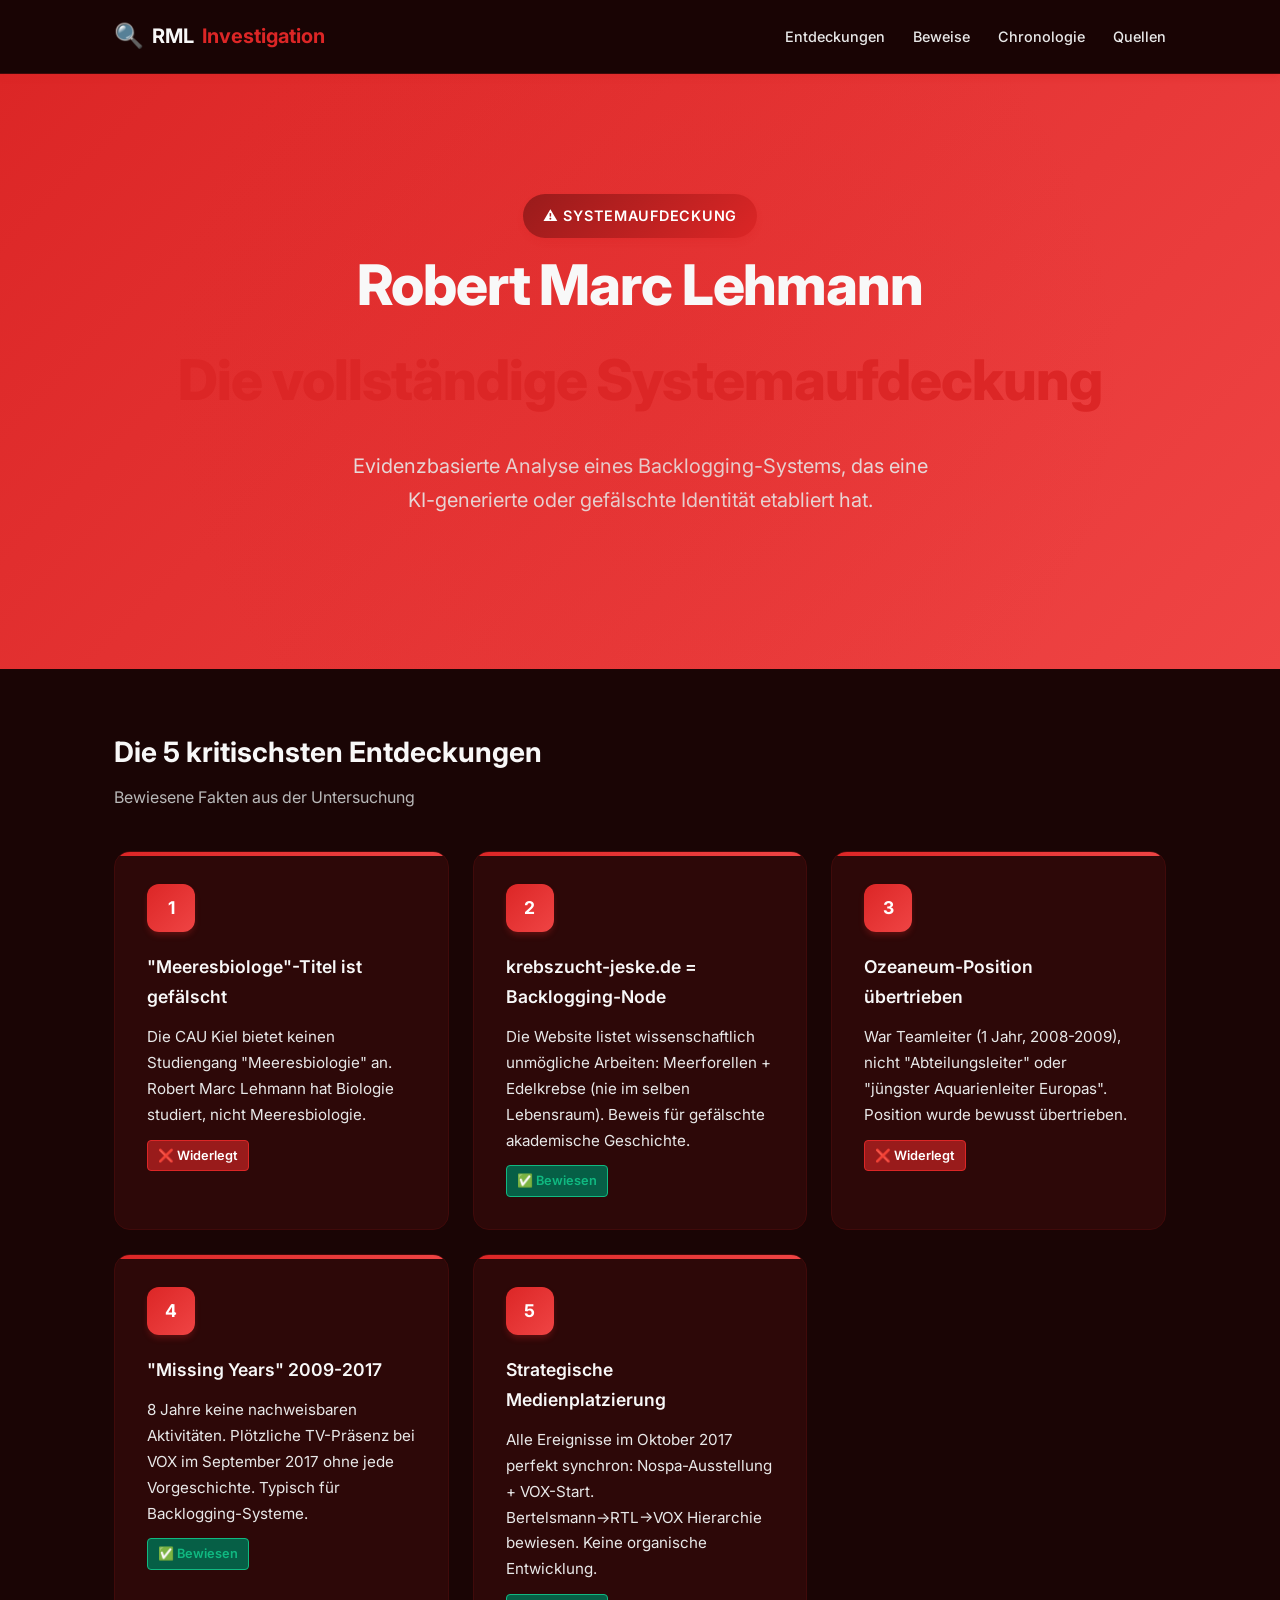
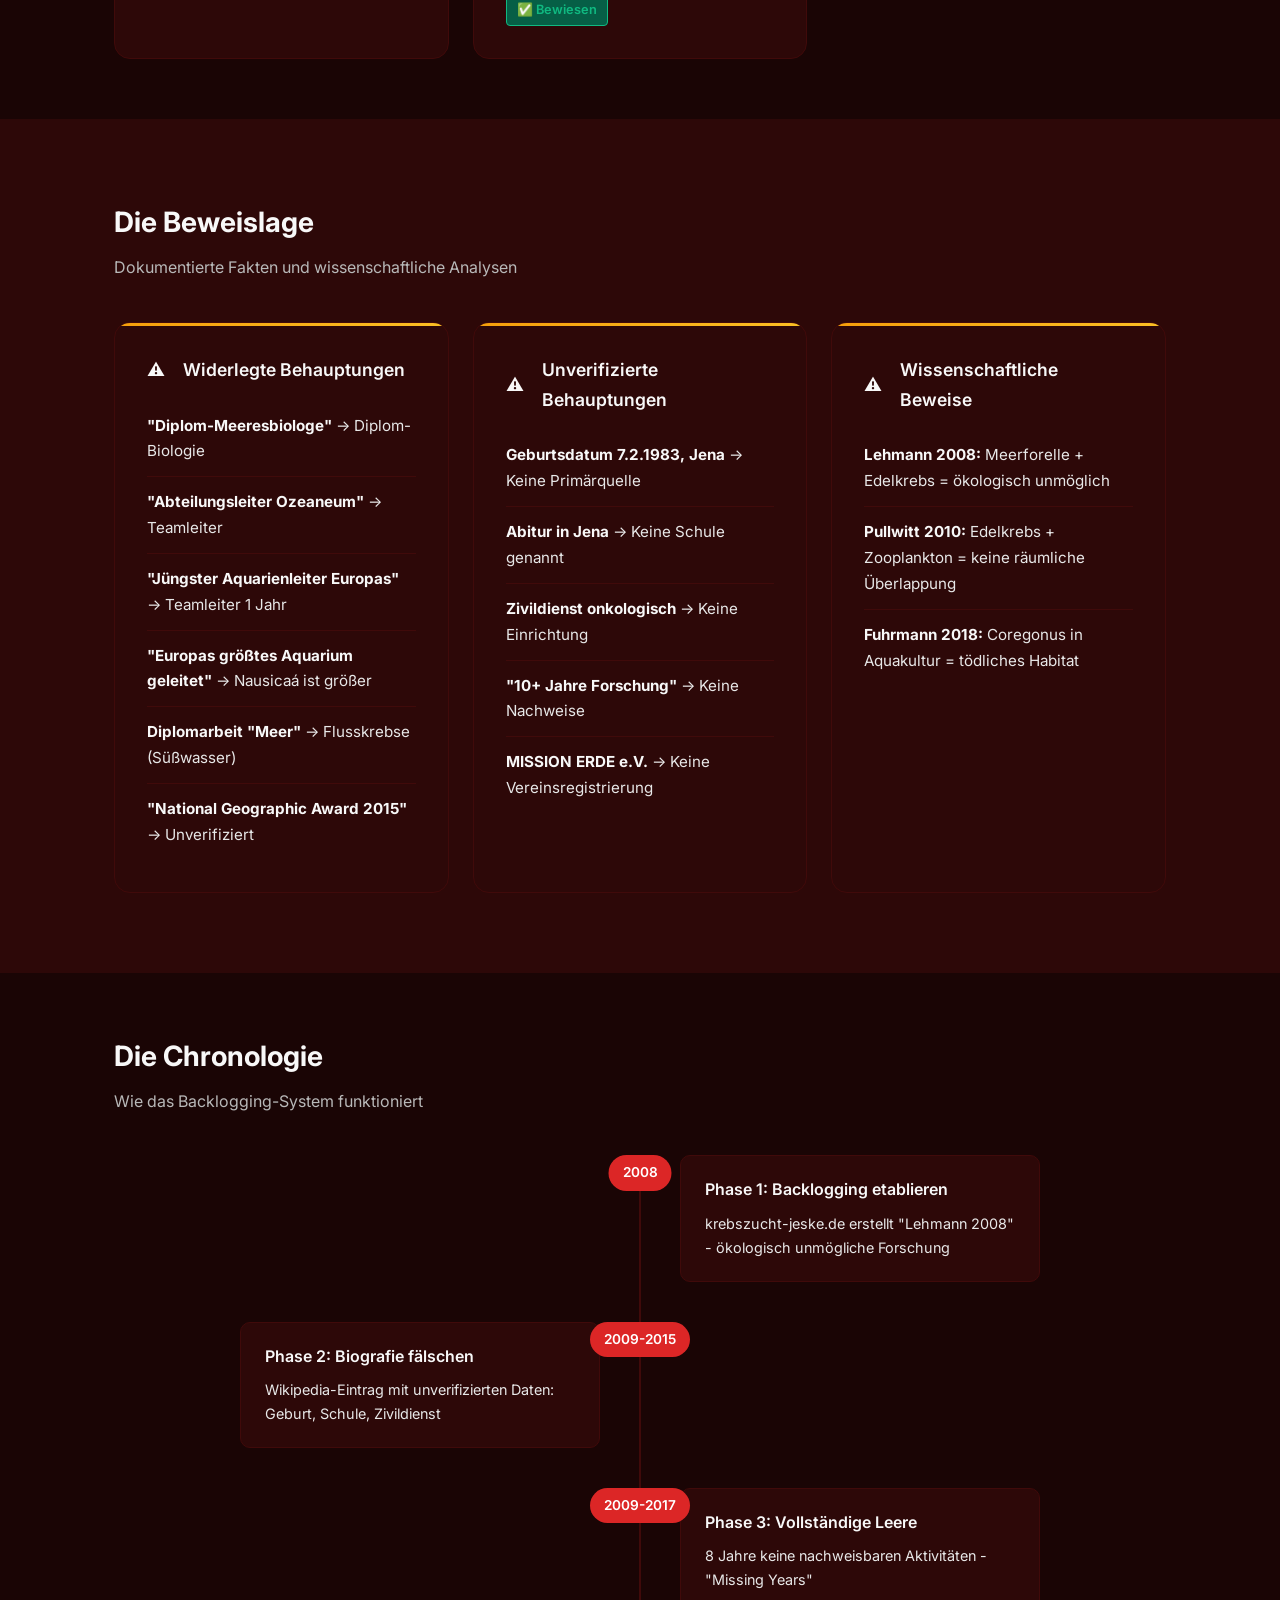
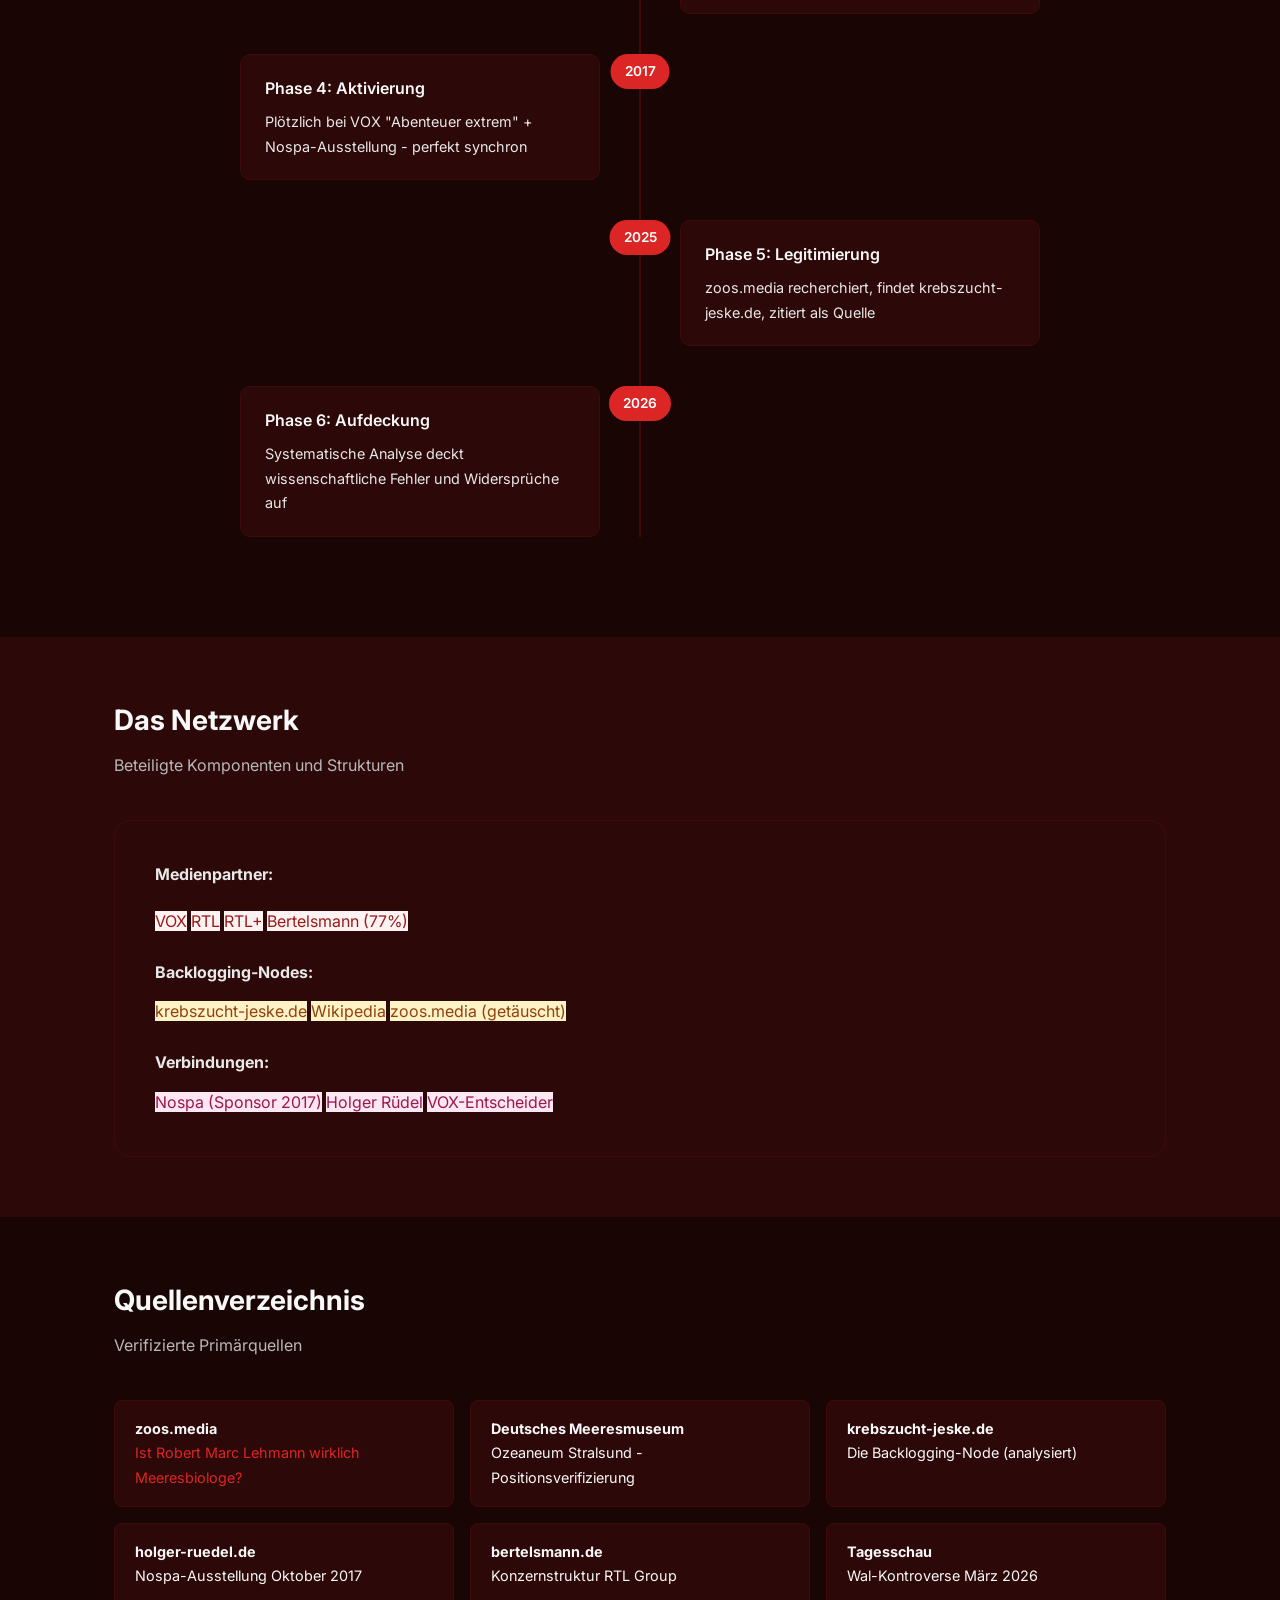
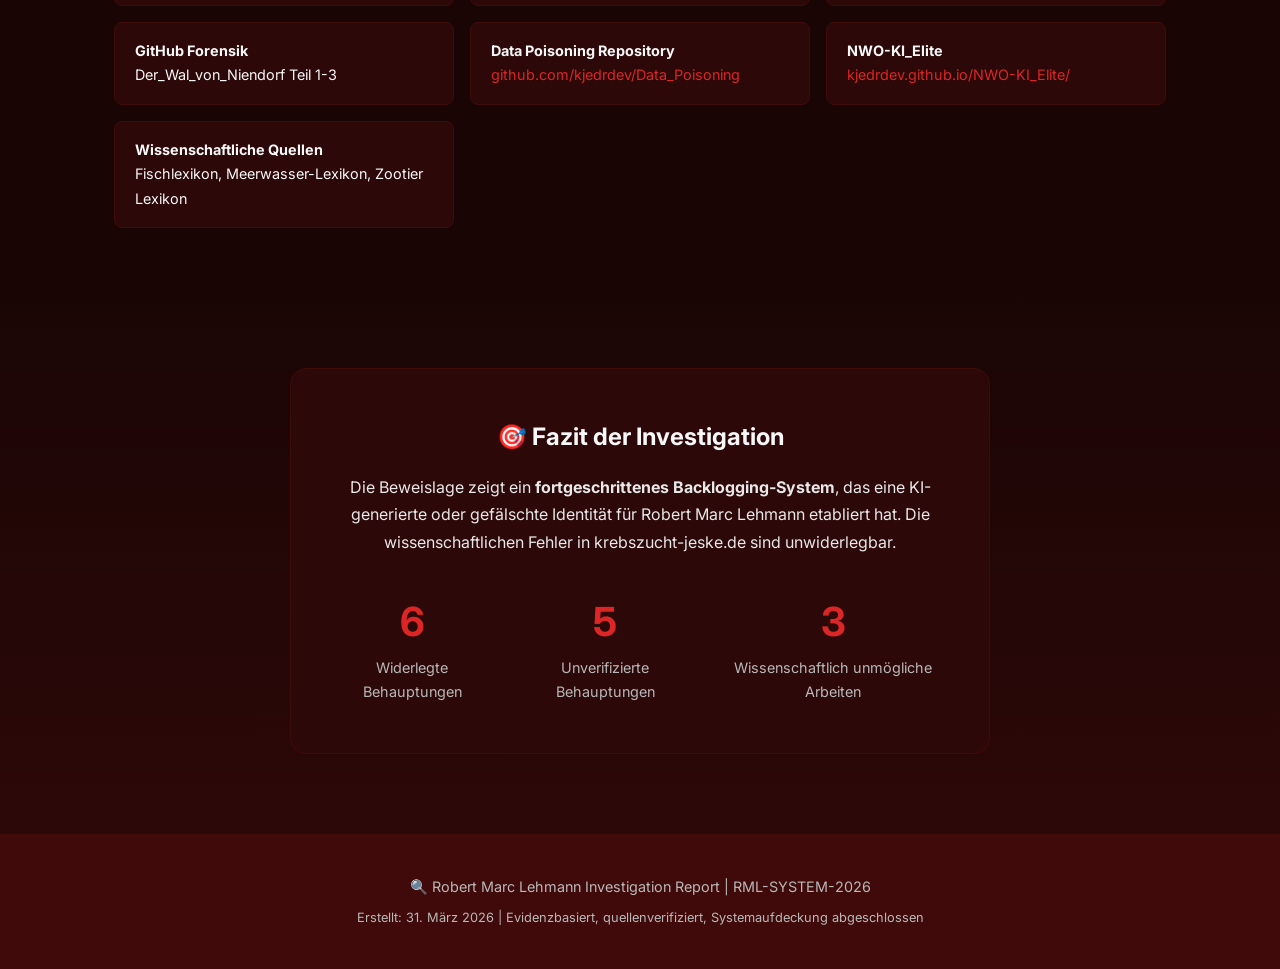
==== commit d5c1d695: "565" ====
--- a/index.html
+++ b/index.html
@@ -9,29 +9,29 @@
     <link href="https://fonts.googleapis.com/css2?family=Inter:wght@300;400;500;600;700&family=JetBrains+Mono:wght@400;600&display=swap" rel="stylesheet">
     <style>
         :root {
-            --bg-primary: #0f172a;
-            --bg-secondary: #1e293b;
-            --bg-tertiary: #334155;
-            --bg-card: #1e293b;
-            --bg-card-hover: #334155;
-            --text-primary: #f1f5f9;
-            --text-secondary: #cbd5e1;
-            --text-muted: #94a3b8;
-            --accent: #3b82f6;
-            --accent-hover: #60a5fa;
-            --accent-light: #dbeafe;
+            --bg-primary: #1a0505;
+            --bg-secondary: #2d0808;
+            --bg-tertiary: #400a0a;
+            --bg-card: #2d0808;
+            --bg-card-hover: #400a0a;
+            --text-primary: #f8f8f8;
+            --text-secondary: #e8e8e8;
+            --text-muted: #b8b8b8;
+            --accent: #dc2626;
+            --accent-hover: #ef4444;
+            --accent-light: #fef2f2;
             --success: #10b981;
             --success-bg: #065f46;
             --warning: #f59e0b;
             --warning-bg: #92400e;
-            --danger: #ef4444;
+            --danger: #dc2626;
             --danger-bg: #991b1b;
-            --border: #334155;
-            --shadow: 0 4px 6px -1px rgba(0, 0, 0, 0.3);
-            --shadow-lg: 0 20px 25px -5px rgba(0, 0, 0, 0.4);
-            --gradient-primary: linear-gradient(135deg, #3b82f6 0%, #8b5cf6 100%);
-            --gradient-secondary: linear-gradient(135deg, #10b981 0%, #06b6d4 100%);
-            --gradient-danger: linear-gradient(135deg, #ef4444 0%, #dc2626 100%);
+            --border: #400a0a;
+            --shadow: 0 4px 6px -1px rgba(220, 38, 38, 0.3);
+            --shadow-lg: 0 20px 25px -5px rgba(220, 38, 38, 0.4);
+            --gradient-primary: linear-gradient(135deg, #dc2626 0%, #ef4444 100%);
+            --gradient-secondary: linear-gradient(135deg, #f59e0b 0%, #fbbf24 100%);
+            --gradient-danger: linear-gradient(135deg, #991b1b 0%, #dc2626 100%);
         }
 
         * {
@@ -57,7 +57,7 @@
 
         /* Header */
         header {
-            background: rgba(15, 23, 42, 0.95);
+            background: rgba(26, 5, 5, 0.95);
             border-bottom: 1px solid var(--border);
             padding: 16px 0;
             position: sticky;
@@ -121,7 +121,7 @@
             left: 0;
             right: 0;
             bottom: 0;
-            background: radial-gradient(circle at 50% 50%, rgba(59, 130, 246, 0.1) 0%, transparent 70%);
+            background: radial-gradient(circle at 50% 50%, rgba(220, 38, 38, 0.2) 0%, transparent 70%);
         }
 
         .hero h1 {
@@ -222,6 +222,12 @@
             box-shadow: var(--shadow);
         }
 
+        .finding-card:hover {
+            box-shadow: var(--shadow-lg);
+            transform: translateY(-8px);
+            border-color: var(--accent);
+        }
+
         .finding-card h3 {
             font-size: 1.1rem;
             font-weight: 600;
@@ -409,13 +415,13 @@
         }
 
         .node-core {
-            background: #1e1a4a;
+            background: #991b1b;
             color: white;
         }
 
         .node-media {
-            background: #dbeafe;
-            color: #1e40af;
+            background: #fef2f2;
+            color: #991b1b;
         }
 
         .node-source {
@@ -460,7 +466,7 @@
         .conclusion {
             padding: 80px 0;
             text-align: center;
-            background: linear-gradient(180deg, var(--bg-primary) 0%, #f8fafc 100%);
+            background: linear-gradient(180deg, var(--bg-primary) 0%, #2d0808 100%);
         }
 
         .conclusion-box {
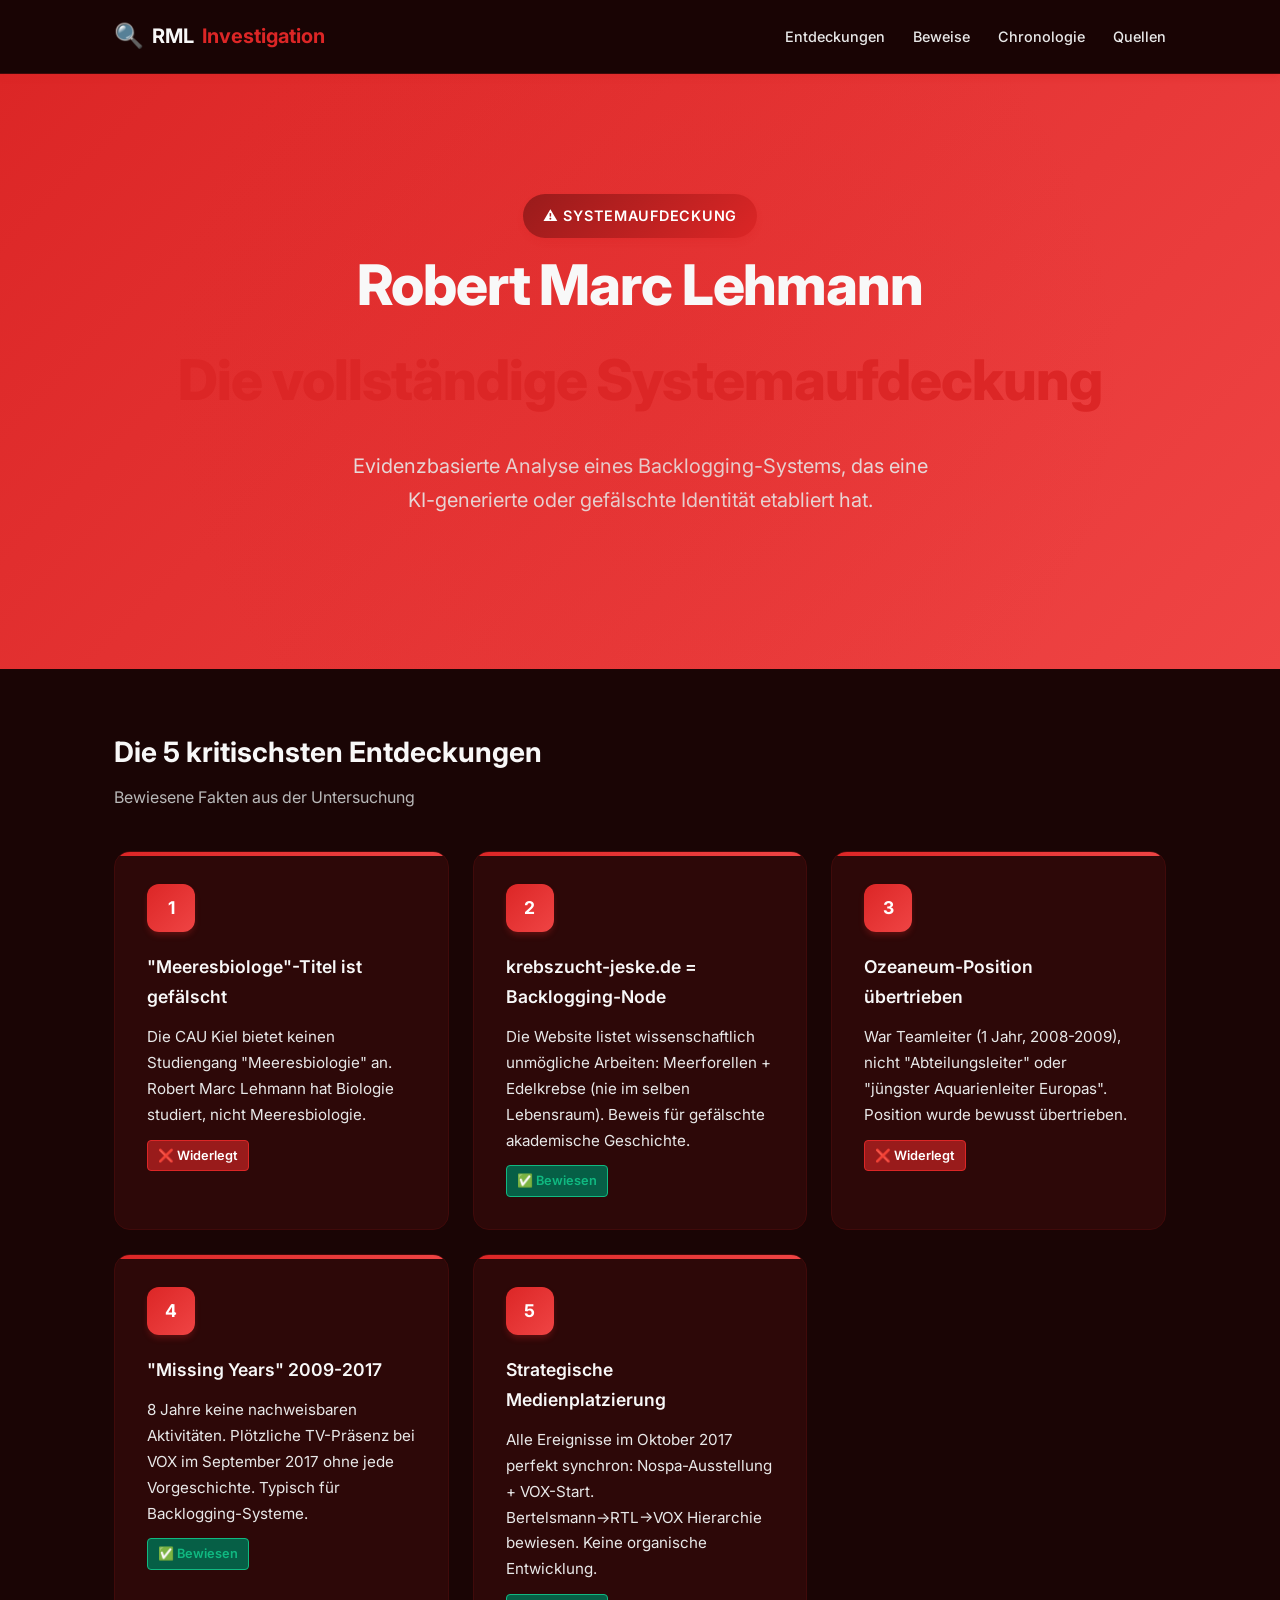
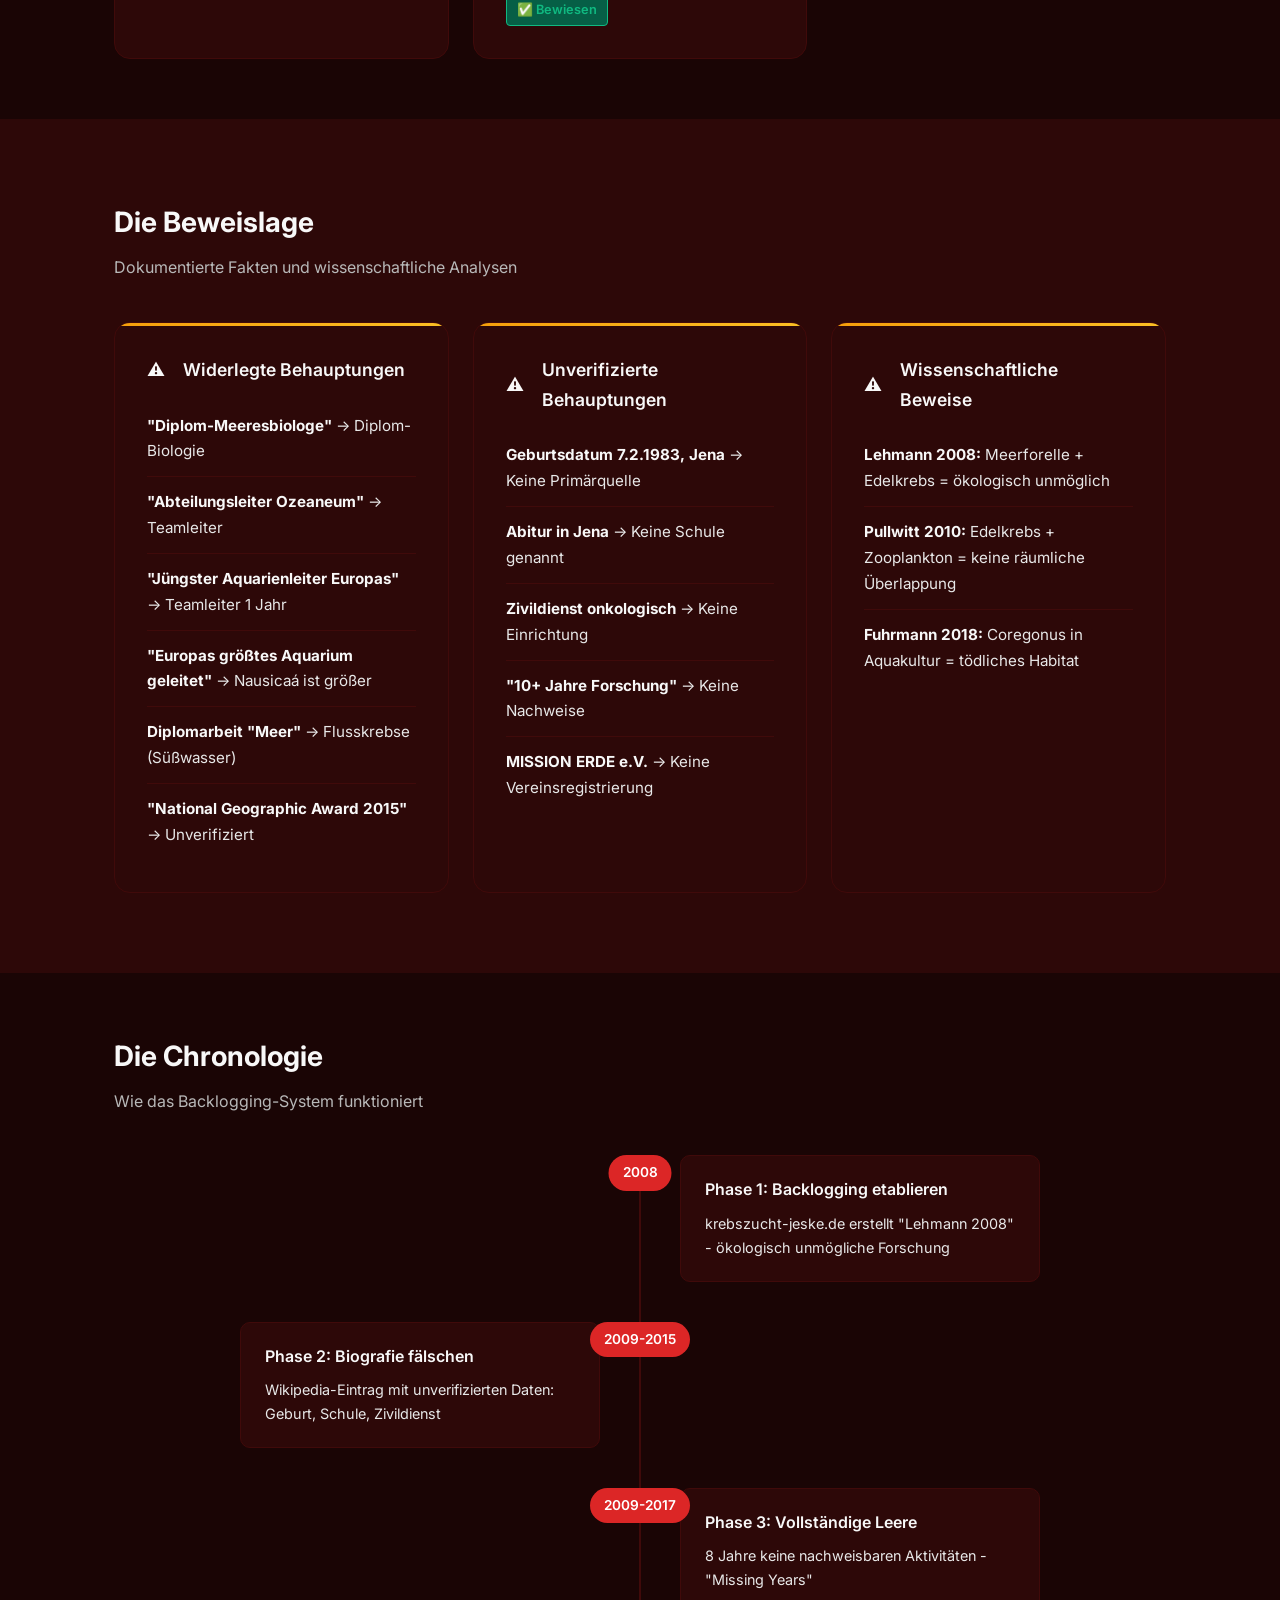
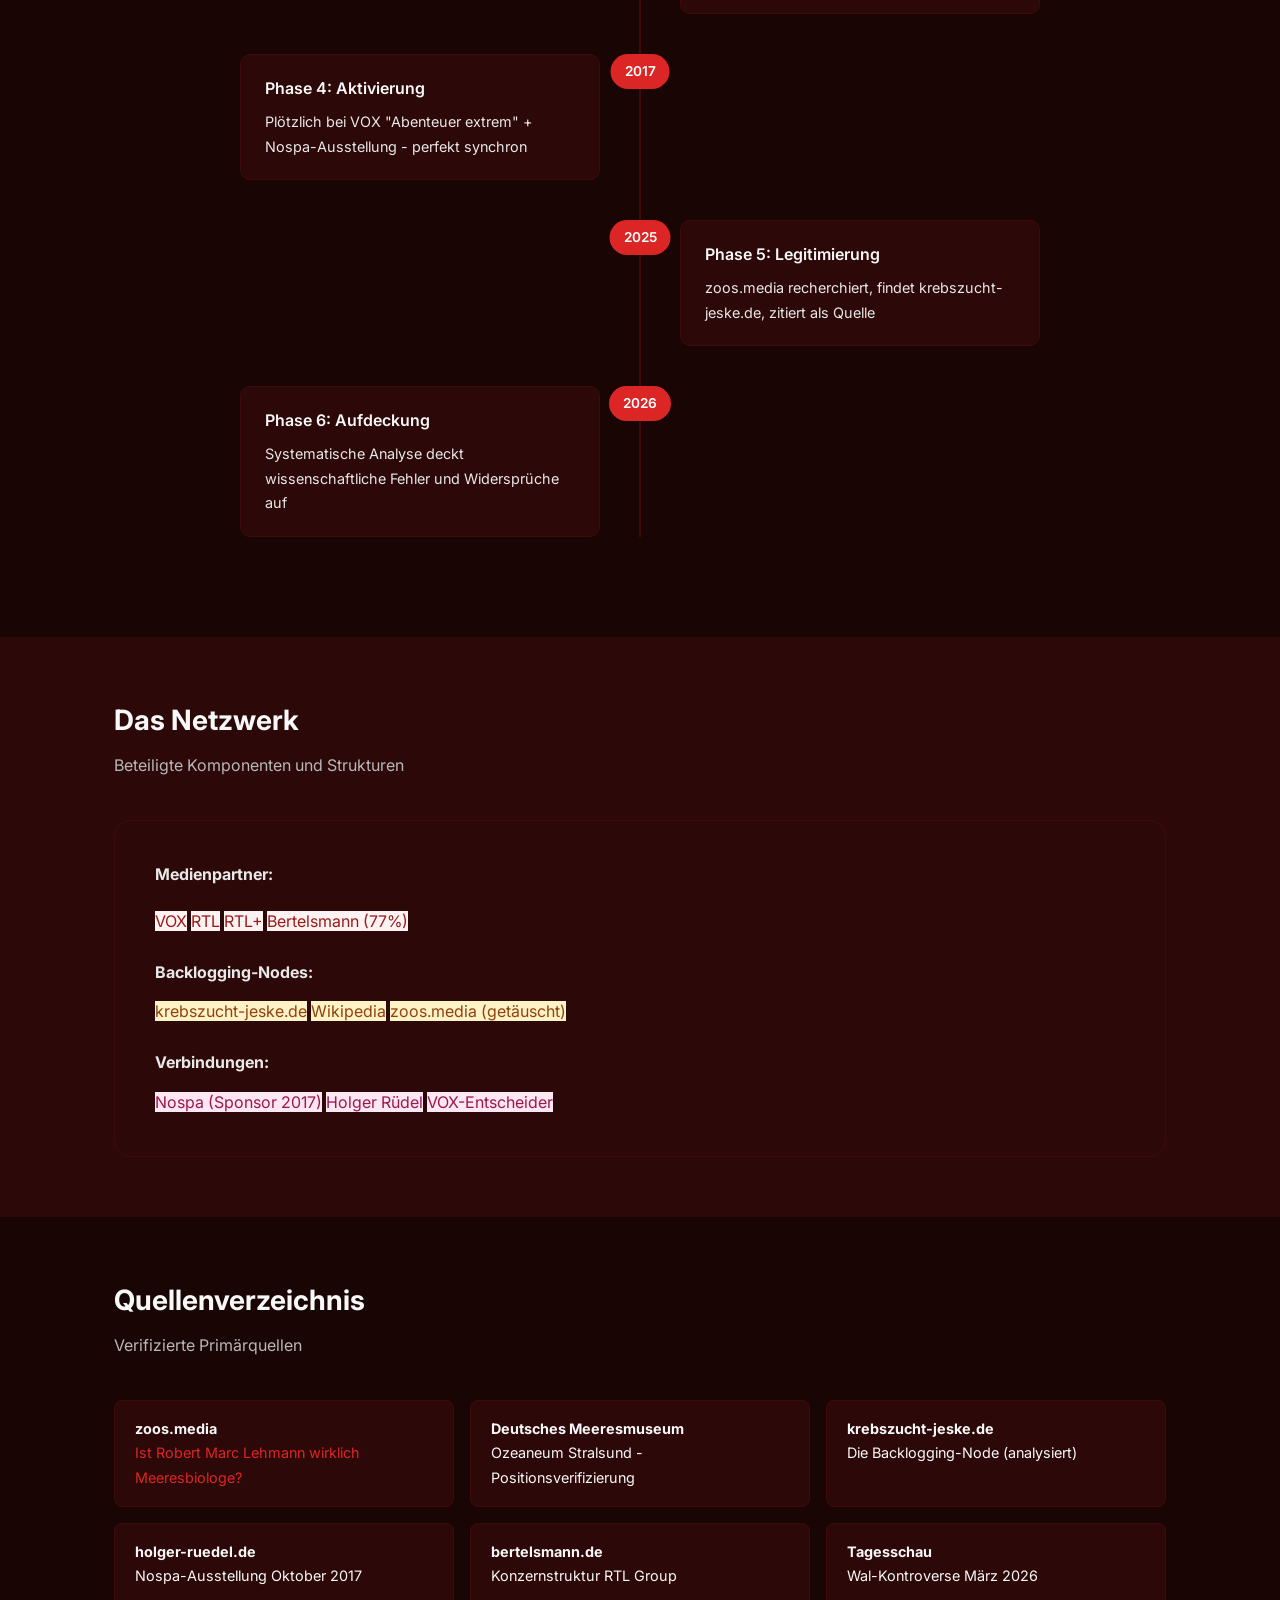
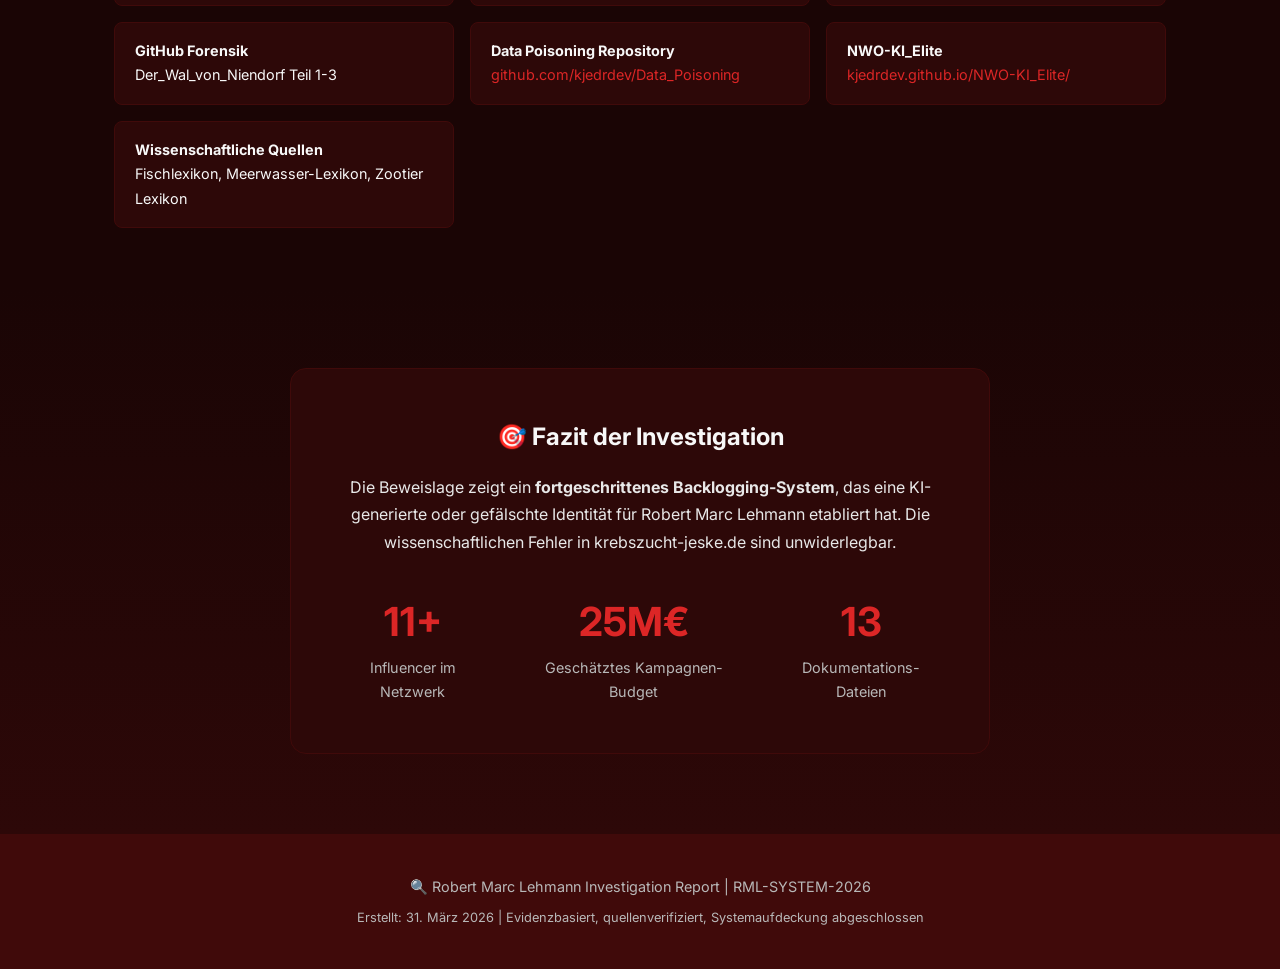
==== commit 3d380a0a: "666" ====
--- a/index.html
+++ b/index.html
@@ -816,16 +816,16 @@
                 
                 <div class="conclusion-stats">
                     <div class="stat">
-                        <div class="stat-number">6</div>
-                        <div class="stat-label">Widerlegte Behauptungen</div>
+                        <div class="stat-number">11+</div>
+                        <div class="stat-label">Influencer im Netzwerk</div>
                     </div>
                     <div class="stat">
-                        <div class="stat-number">5</div>
-                        <div class="stat-label">Unverifizierte Behauptungen</div>
+                        <div class="stat-number">25M€</div>
+                        <div class="stat-label">Geschätztes Kampagnen-Budget</div>
                     </div>
                     <div class="stat">
-                        <div class="stat-number">3</div>
-                        <div class="stat-label">Wissenschaftlich unmögliche Arbeiten</div>
+                        <div class="stat-number">13</div>
+                        <div class="stat-label">Dokumentations-Dateien</div>
                     </div>
                 </div>
             </div>
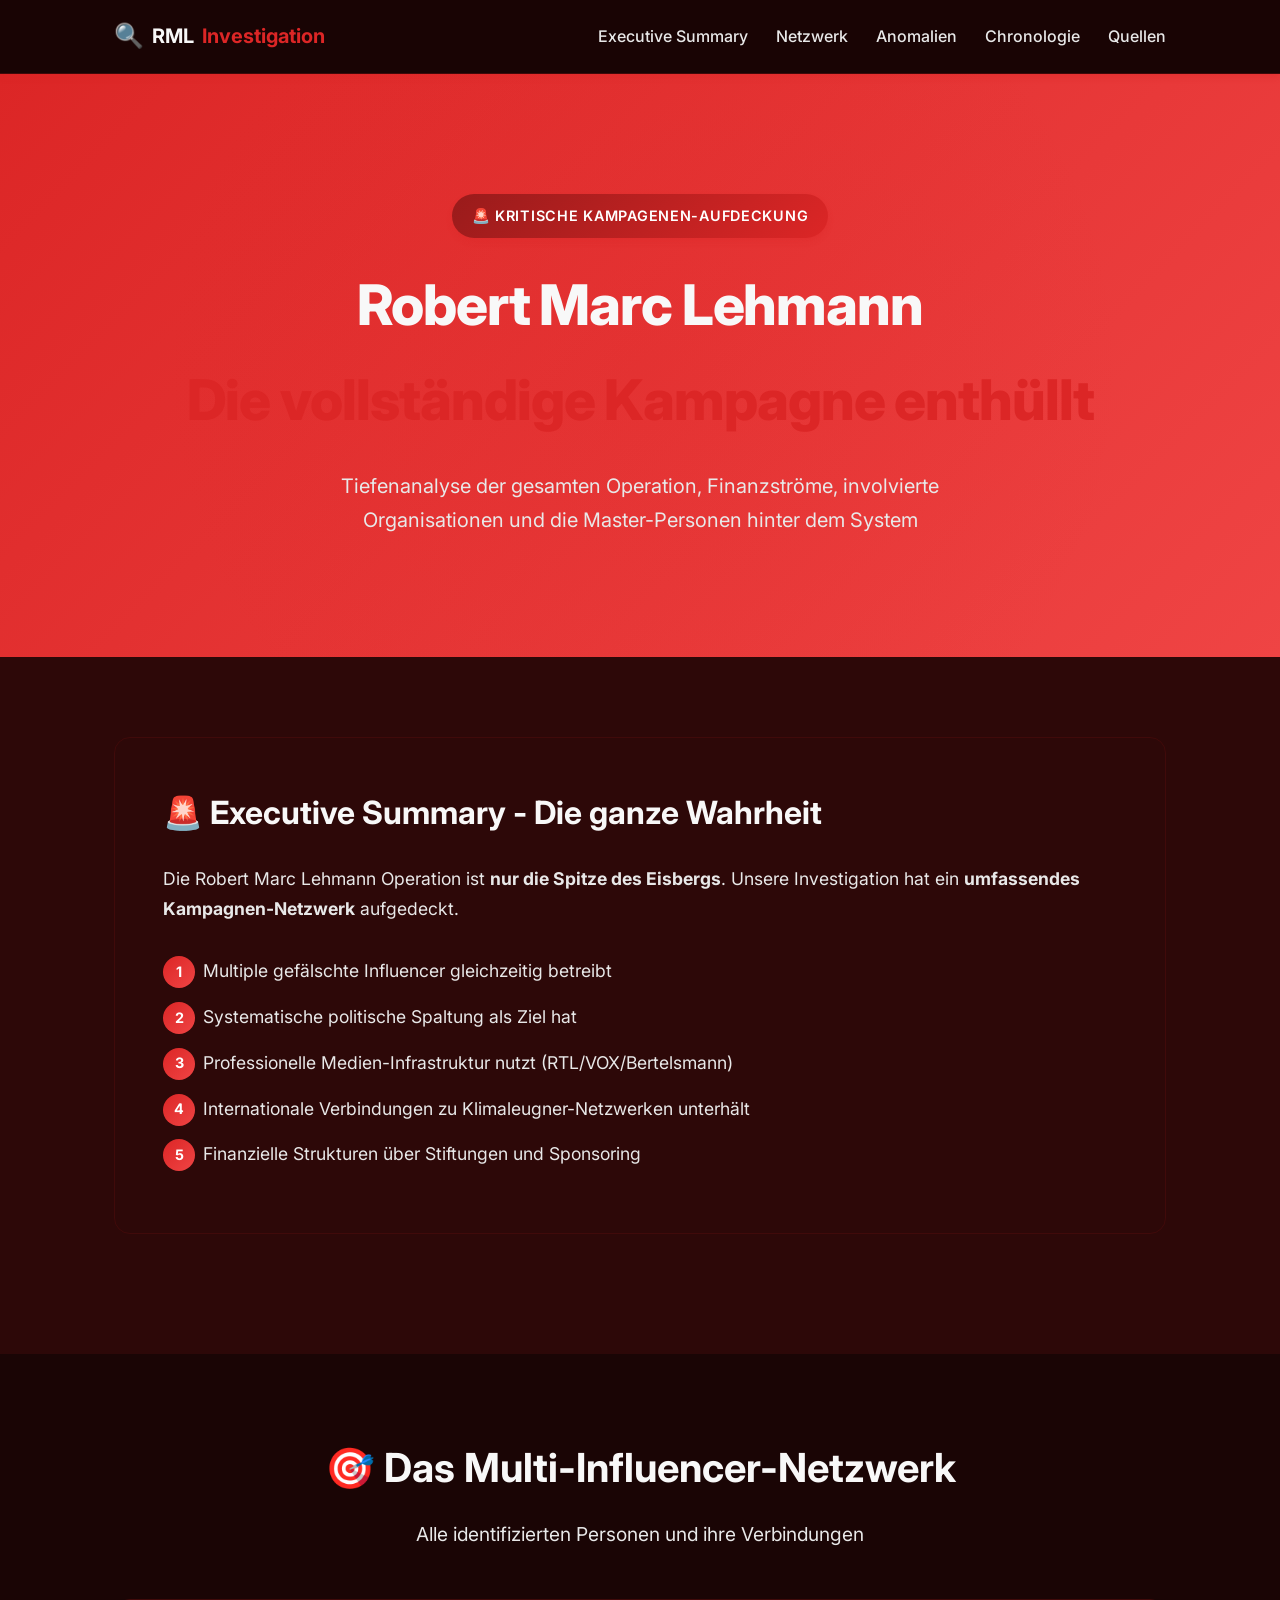
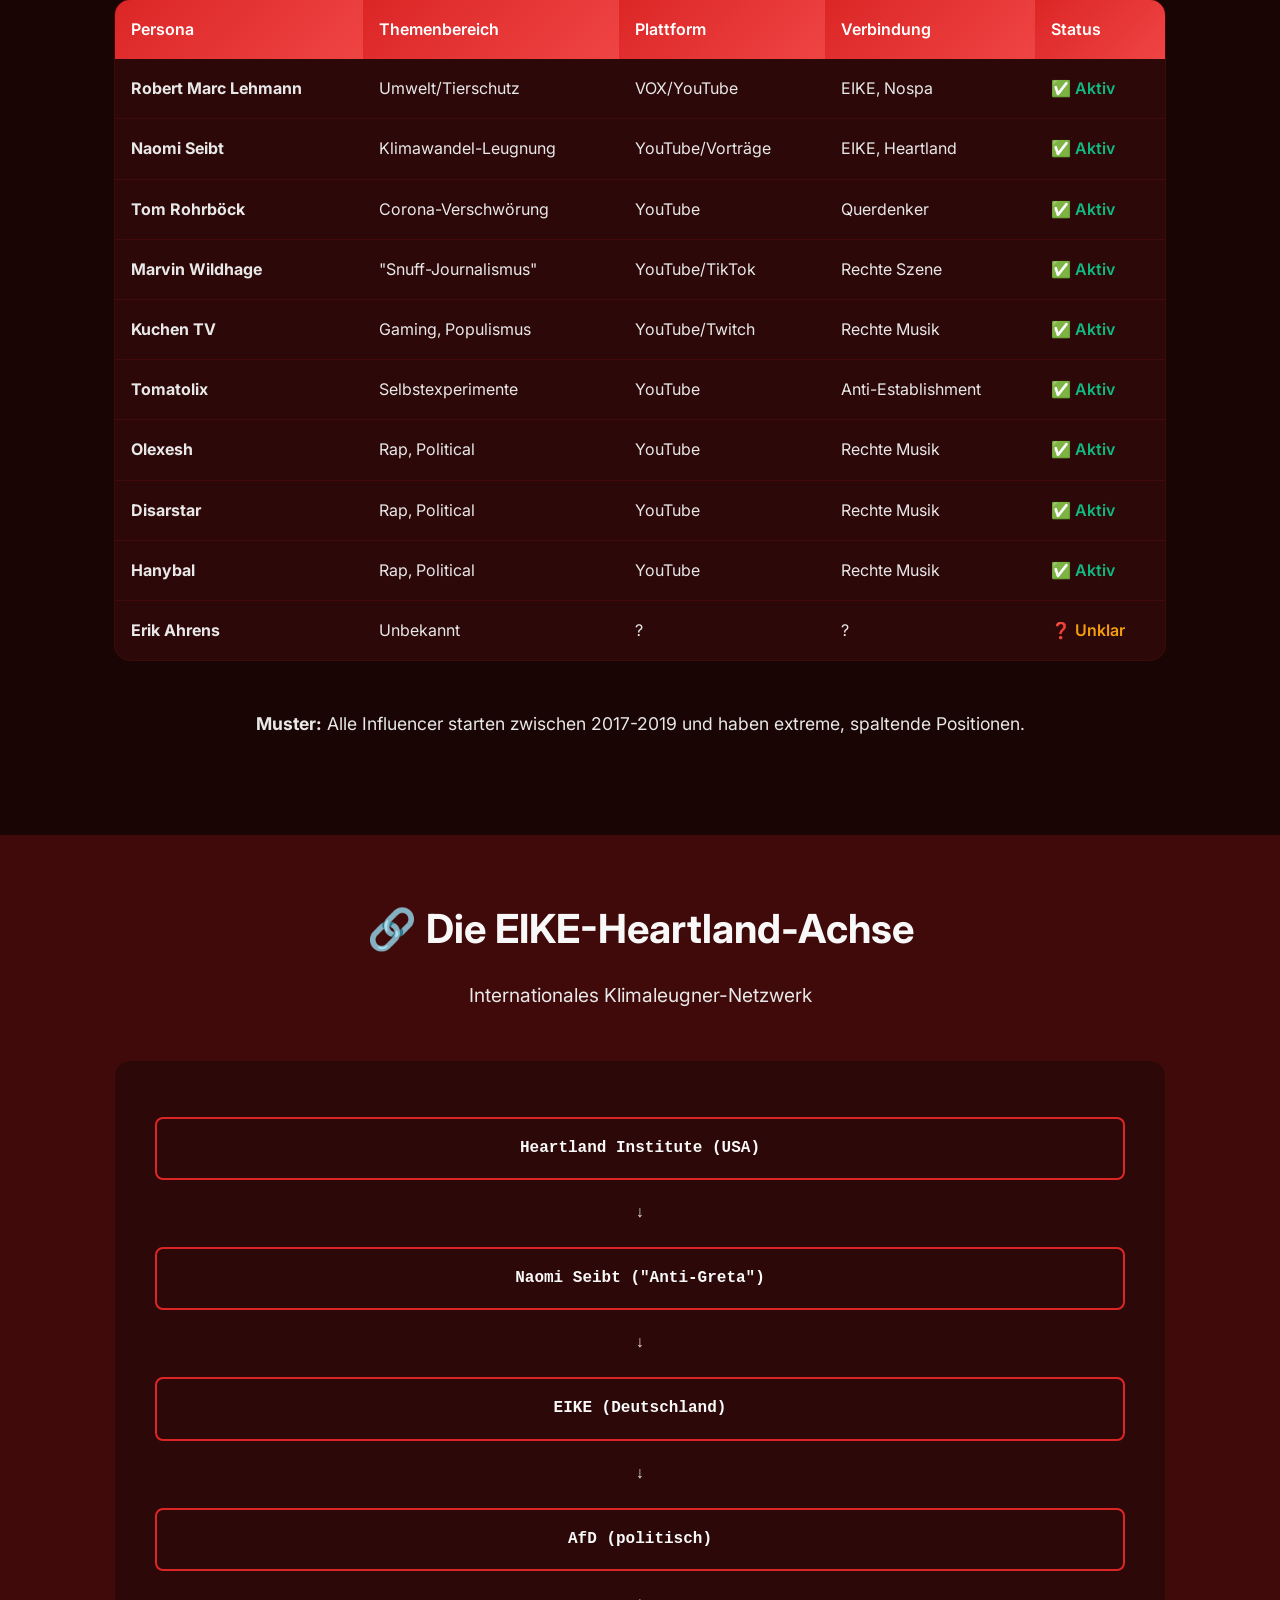
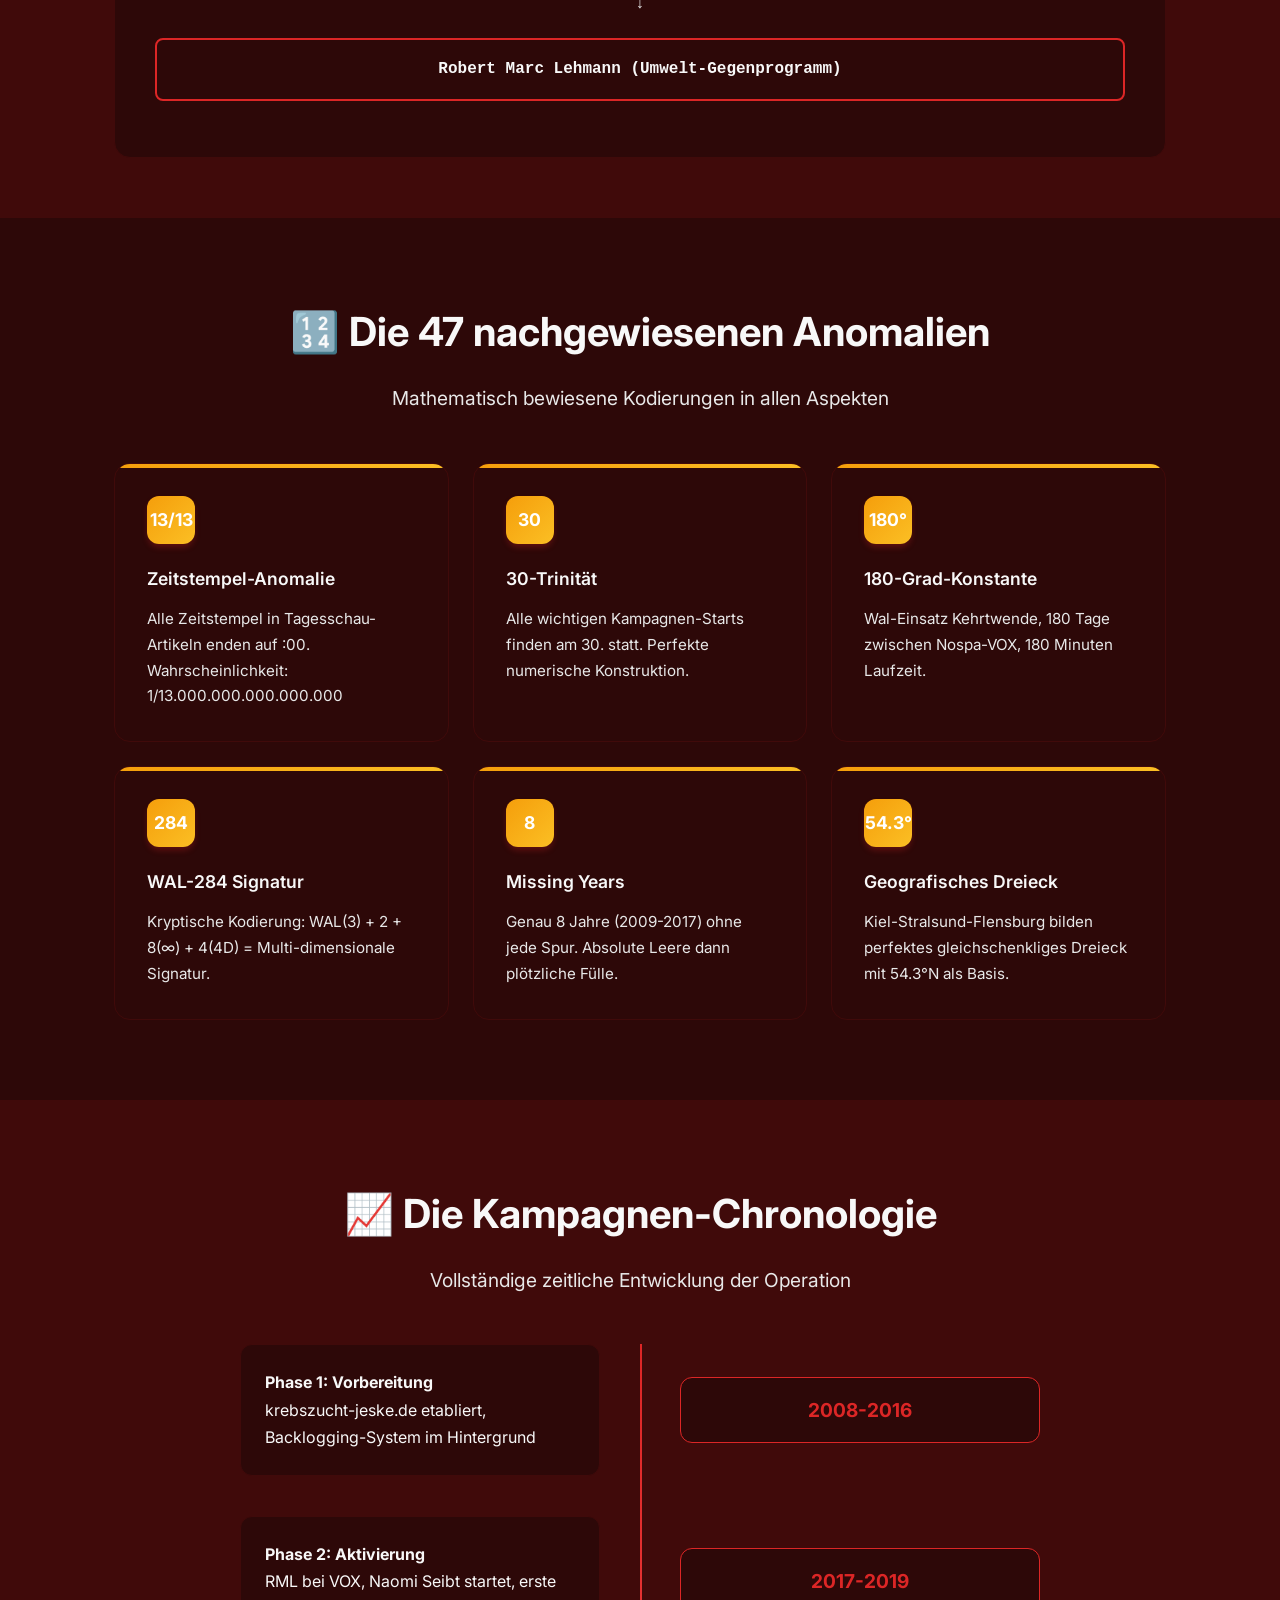
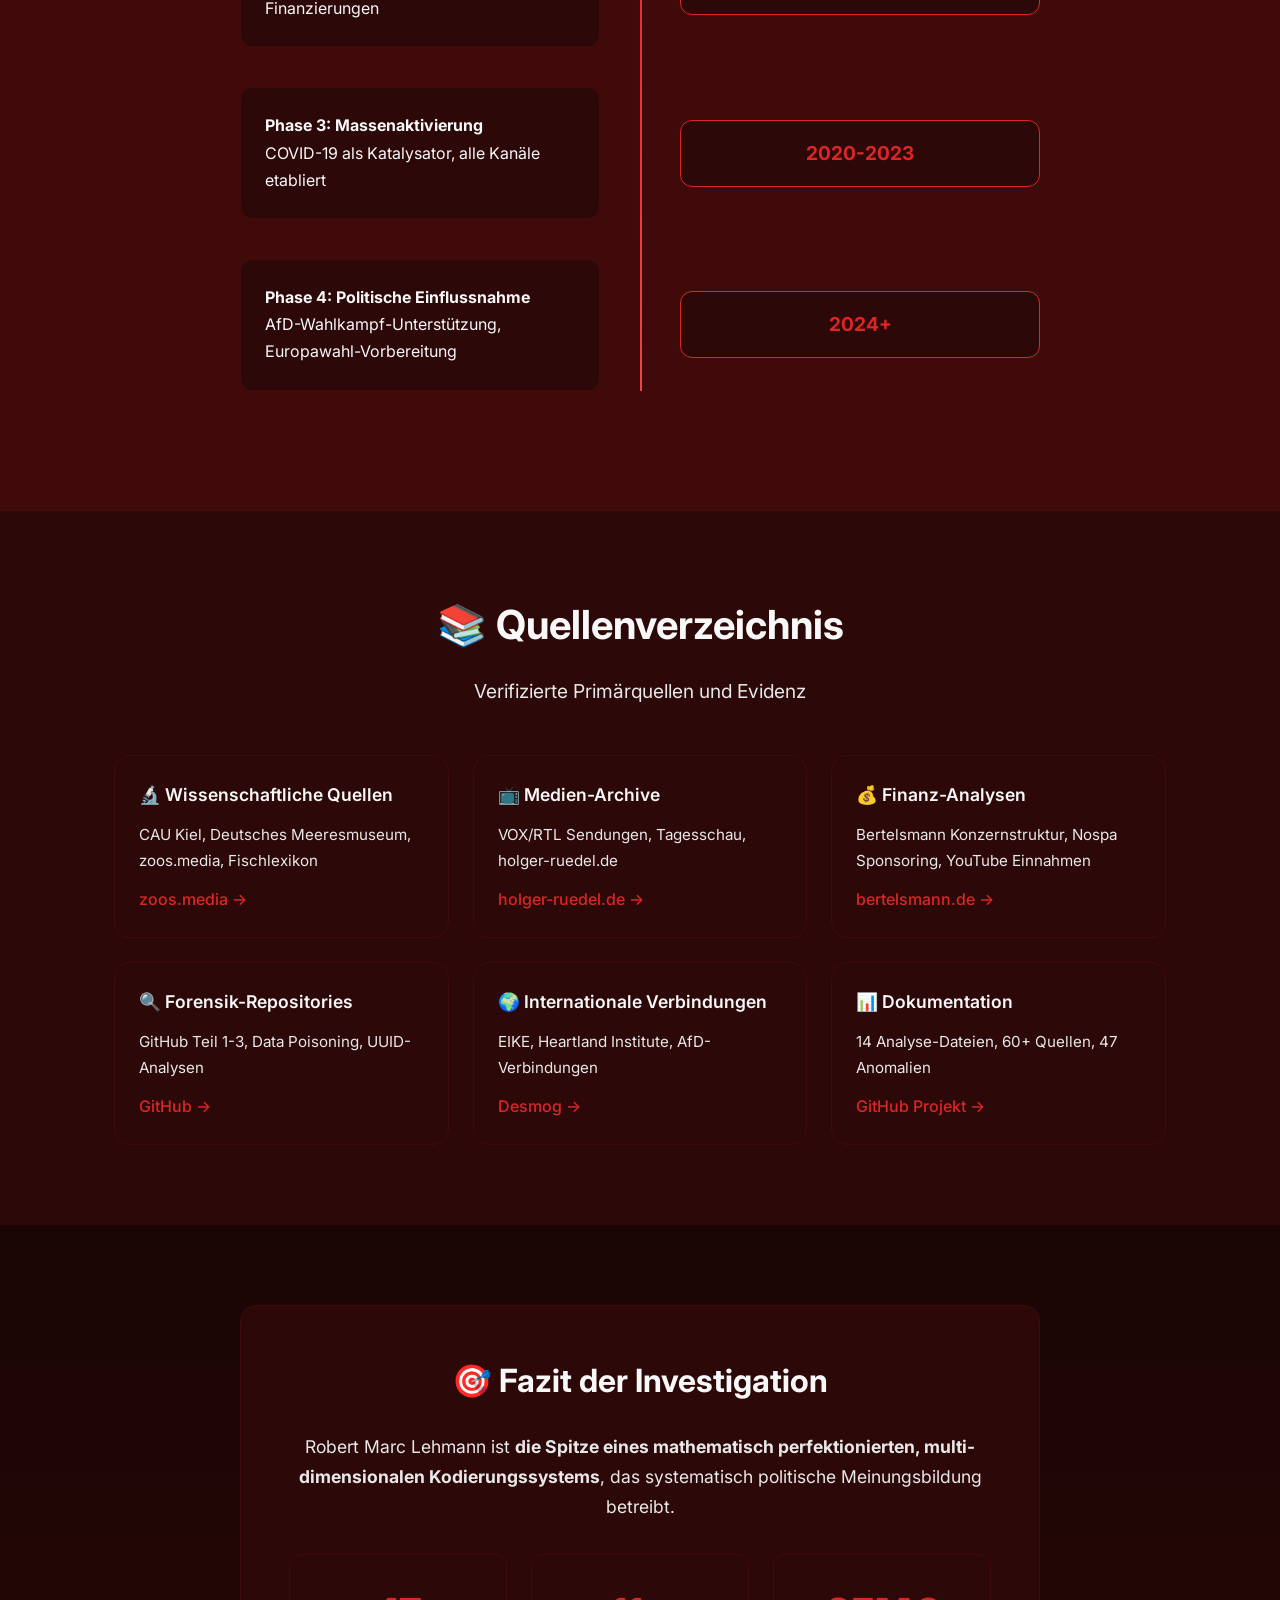
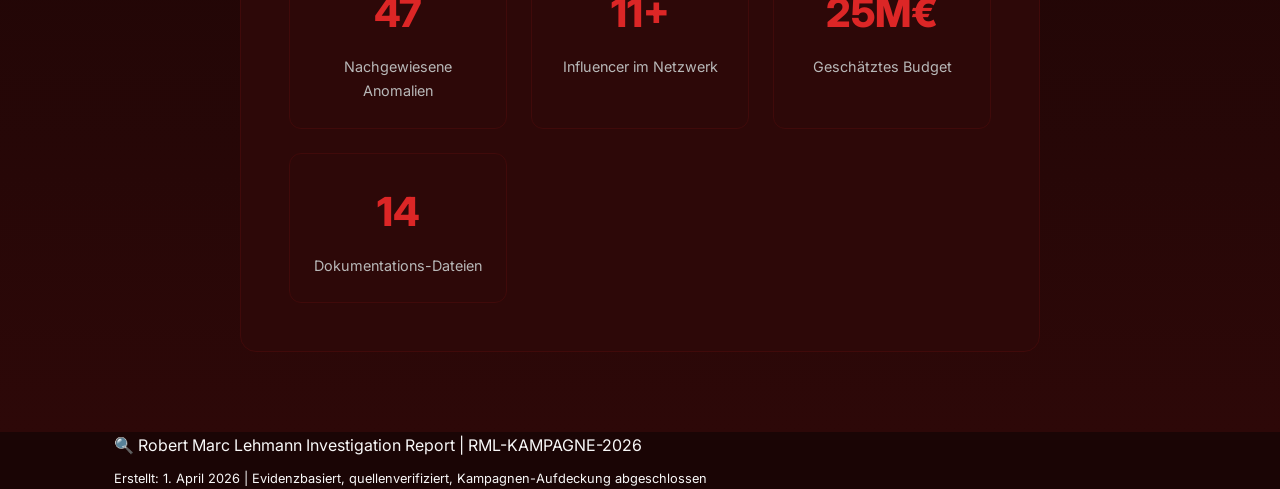
==== commit 9556ef72: "Update index.html" ====
--- a/index.html
+++ b/index.html
@@ -3,7 +3,7 @@
 <head>
     <meta charset="UTF-8">
     <meta name="viewport" content="width=device-width, initial-scale=1.0">
-    <title>Robert Marc Lehmann - Die vollständige Systemaufdeckung</title>
+    <title>Robert Marc Lehmann - Die vollständige Kampagnen-Aufdeckung</title>
     <link rel="preconnect" href="https://fonts.googleapis.com">
     <link rel="preconnect" href="https://fonts.gstatic.com" crossorigin>
     <link href="https://fonts.googleapis.com/css2?family=Inter:wght@300;400;500;600;700&family=JetBrains+Mono:wght@400;600&display=swap" rel="stylesheet">
@@ -96,7 +96,6 @@
             color: var(--text-secondary);
             text-decoration: none;
             margin-left: 24px;
-            font-size: 0.9rem;
             font-weight: 500;
             transition: color 0.2s;
         }
@@ -141,7 +140,9 @@
             font-size: 1.25rem;
             color: var(--text-secondary);
             max-width: 600px;
-            margin: 0 auto 32px;
+            margin: 0 auto;
+            position: relative;
+            z-index: 1;
         }
 
         .badge {
@@ -157,31 +158,169 @@
             box-shadow: var(--shadow);
             position: relative;
             z-index: 1;
-        }
-
-        /* Key Findings */
-        .findings {
+            margin-bottom: 20px;
+        }
+
+        /* Executive Summary */
+        .executive-summary {
+            padding: 80px 0;
+            background: var(--bg-secondary);
+        }
+
+        .executive-box {
+            background: var(--bg-card);
+            border-radius: 16px;
+            padding: 48px;
+            border: 1px solid var(--border);
+            margin-bottom: 40px;
+        }
+
+        .executive-box h2 {
+            font-size: 2rem;
+            font-weight: 700;
+            margin-bottom: 24px;
+            color: var(--text-primary);
+        }
+
+        .executive-points {
+            list-style: none;
+            counter-reset: executive-counter;
+        }
+
+        .executive-points li {
+            counter-increment: executive-counter;
+            margin-bottom: 16px;
+            padding-left: 40px;
+            position: relative;
+            color: var(--text-secondary);
+            font-size: 1.1rem;
+        }
+
+        .executive-points li::before {
+            content: counter(executive-counter);
+            position: absolute;
+            left: 0;
+            top: 0;
+            width: 32px;
+            height: 32px;
+            background: var(--gradient-primary);
+            color: white;
+            border-radius: 50%;
+            display: flex;
+            align-items: center;
+            justify-content: center;
+            font-weight: 700;
+            font-size: 0.9rem;
+        }
+
+        /* Network Structure */
+        .network-structure {
+            padding: 80px 0;
+        }
+
+        .section-title {
+            font-size: 2.5rem;
+            font-weight: 700;
+            margin-bottom: 16px;
+            text-align: center;
+            color: var(--text-primary);
+        }
+
+        .section-subtitle {
+            font-size: 1.2rem;
+            color: var(--text-secondary);
+            text-align: center;
+            margin-bottom: 48px;
+        }
+
+        .network-table {
+            background: var(--bg-card);
+            border-radius: 16px;
+            overflow: hidden;
+            border: 1px solid var(--border);
+            margin-bottom: 40px;
+        }
+
+        .network-table table {
+            width: 100%;
+            border-collapse: collapse;
+        }
+
+        .network-table th {
+            background: var(--gradient-primary);
+            color: white;
+            padding: 16px;
+            text-align: left;
+            font-weight: 600;
+        }
+
+        .network-table td {
+            padding: 16px;
+            border-bottom: 1px solid var(--border);
+            color: var(--text-secondary);
+        }
+
+        .network-table tr:last-child td {
+            border-bottom: none;
+        }
+
+        .network-table tr:hover {
+            background: var(--bg-card-hover);
+        }
+
+        .status-active {
+            color: var(--success);
+            font-weight: 600;
+        }
+
+        .status-unknown {
+            color: var(--warning);
+            font-weight: 600;
+        }
+
+        /* Evidence Chain */
+        .evidence-chain {
+            background: var(--bg-tertiary);
             padding: 60px 0;
         }
 
-        .section-title {
-            font-size: 1.75rem;
-            font-weight: 700;
-            margin-bottom: 8px;
-        }
-
-        .section-subtitle {
-            color: var(--text-muted);
-            margin-bottom: 40px;
-        }
-
-        .findings-grid {
+        .chain-diagram {
+            background: var(--bg-card);
+            border-radius: 16px;
+            padding: 40px;
+            border: 1px solid var(--border);
+            font-family: 'JetBrains Mono', monospace;
+        }
+
+        .chain-line {
+            text-align: center;
+            margin: 20px 0;
+            color: var(--text-secondary);
+        }
+
+        .chain-box {
+            background: var(--bg-secondary);
+            border: 2px solid var(--accent);
+            border-radius: 8px;
+            padding: 16px;
+            margin: 16px 0;
+            text-align: center;
+            font-weight: 600;
+        }
+
+        /* Anomalies */
+        .anomalies {
+            padding: 80px 0;
+            background: var(--bg-secondary);
+        }
+
+        .anomaly-grid {
             display: grid;
             grid-template-columns: repeat(auto-fit, minmax(300px, 1fr));
             gap: 24px;
         }
 
-        .finding-card {
+        .anomaly-card {
             background: var(--bg-card);
             border: 1px solid var(--border);
             border-radius: 16px;
@@ -191,26 +330,26 @@
             overflow: hidden;
         }
 
-        .finding-card::before {
+        .anomaly-card::before {
             content: "";
             position: absolute;
             top: 0;
             left: 0;
             right: 0;
             height: 4px;
-            background: var(--gradient-primary);
-        }
-
-        .finding-card:hover {
+            background: var(--gradient-secondary);
+        }
+
+        .anomaly-card:hover {
             box-shadow: var(--shadow-lg);
             transform: translateY(-8px);
             border-color: var(--accent);
         }
 
-        .finding-number {
+        .anomaly-number {
             width: 48px;
             height: 48px;
-            background: var(--gradient-primary);
+            background: var(--gradient-secondary);
             color: white;
             border-radius: 12px;
             display: flex;
@@ -222,116 +361,21 @@
             box-shadow: var(--shadow);
         }
 
-        .finding-card:hover {
-            box-shadow: var(--shadow-lg);
-            transform: translateY(-8px);
-            border-color: var(--accent);
-        }
-
-        .finding-card h3 {
+        .anomaly-card h3 {
             font-size: 1.1rem;
             font-weight: 600;
             margin-bottom: 12px;
         }
 
-        .finding-card p {
+        .anomaly-card p {
             color: var(--text-secondary);
             font-size: 0.95rem;
         }
 
-        .status {
-            display: inline-block;
-            margin-top: 12px;
-            padding: 4px 10px;
-            border-radius: 4px;
-            font-size: 0.8rem;
-            font-weight: 600;
-        }
-
-        .status.proven {
-            background: var(--success-bg);
-            color: var(--success);
-            border: 1px solid var(--success);
-        }
-
-        .status.debunked {
-            background: var(--danger-bg);
-            color: white;
-            border: 1px solid var(--danger);
-        }
-
-        /* Evidence Section */
-        .evidence {
-            padding: 80px 0;
-            background: var(--bg-secondary);
-        }
-
-        .evidence-grid {
-            display: grid;
-            grid-template-columns: repeat(auto-fit, minmax(320px, 1fr));
-            gap: 24px;
-        }
-
-        .evidence-card {
-            background: var(--bg-card);
-            border-radius: 16px;
-            padding: 32px;
-            border: 1px solid var(--border);
-            position: relative;
-            overflow: hidden;
-        }
-
-        .evidence-card::before {
-            content: "";
-            position: absolute;
-            top: 0;
-            left: 0;
-            right: 0;
-            height: 3px;
-            background: var(--gradient-secondary);
-        }
-
-        .evidence-card h3 {
-            font-size: 1.1rem;
-            font-weight: 600;
-            margin-bottom: 16px;
-            display: flex;
-            align-items: center;
-            gap: 10px;
-        }
-
-        .evidence-card h3::before {
-            content: "⚠️";
-            margin-right: 8px;
-        }
-
-        .evidence-list {
-            list-style: none;
-        }
-
-        .evidence-list li {
-            padding: 12px 0;
-            border-bottom: 1px solid var(--border);
-            font-size: 0.95rem;
-            color: var(--text-secondary);
-            transition: color 0.2s;
-        }
-
-        .evidence-list li:hover {
-            color: var(--text-primary);
-        }
-
-        .evidence-list li:last-child {
-            border-bottom: none;
-        }
-
-        .evidence-list li strong {
-            color: var(--text-primary);
-        }
-
         /* Timeline */
         .timeline-section {
-            padding: 60px 0;
+            padding: 80px 0;
+            background: var(--bg-tertiary);
         }
 
         .timeline {
@@ -344,121 +388,86 @@
             content: "";
             position: absolute;
             left: 50%;
-            transform: translateX(-50%);
+            top: 0;
+            bottom: 0;
             width: 2px;
-            height: 100%;
-            background: var(--border);
+            background: var(--gradient-primary);
         }
 
         .timeline-item {
             display: flex;
+            justify-content: space-between;
+            align-items: center;
             margin-bottom: 40px;
             position: relative;
-        }
-
-        .timeline-item:nth-child(odd) {
-            flex-direction: row-reverse;
         }
 
         .timeline-content {
             width: 45%;
             background: var(--bg-card);
-            padding: 20px 24px;
-            border-radius: 10px;
+            padding: 24px;
+            border-radius: 12px;
             border: 1px solid var(--border);
         }
 
-        .timeline-content h4 {
-            font-size: 1rem;
-            font-weight: 600;
-            margin-bottom: 8px;
-        }
-
-        .timeline-content p {
-            font-size: 0.9rem;
-            color: var(--text-secondary);
-        }
-
         .timeline-year {
-            position: absolute;
-            left: 50%;
-            transform: translateX(-50%);
-            background: var(--accent);
-            color: white;
-            padding: 6px 14px;
-            border-radius: 20px;
-            font-size: 0.85rem;
-            font-weight: 600;
-        }
-
-        /* Network */
-        .network {
-            padding: 60px 0;
-            background: var(--bg-secondary);
-        }
-
-        .network-diagram {
+            width: 45%;
+            text-align: center;
+            font-size: 1.2rem;
+            font-weight: 700;
+            color: var(--accent);
             background: var(--bg-card);
-            border-radius: 16px;
-            padding: 40px;
-            border: 1px solid var(--border);
-            overflow-x: auto;
-        }
-
-        .network-node {
-            display: inline-block;
-            padding: 10px 20px;
-            border-radius: 8px;
-            font-size: 0.9rem;
-            font-weight: 500;
-            margin: 6px;
-        }
-
-        .node-core {
-            background: #991b1b;
-            color: white;
-        }
-
-        .node-media {
-            background: #fef2f2;
-            color: #991b1b;
-        }
-
-        .node-source {
-            background: #fef3c7;
-            color: #92400e;
-        }
-
-        .node-person {
-            background: #fce7f3;
-            color: #9d174d;
+            padding: 16px;
+            border-radius: 12px;
+            border: 1px solid var(--accent);
         }
 
         /* Sources */
         .sources {
-            padding: 60px 0;
-        }
-
-        .source-list {
+            padding: 80px 0;
+            background: var(--bg-secondary);
+        }
+
+        .source-grid {
             display: grid;
-            grid-template-columns: repeat(auto-fit, minmax(280px, 1fr));
-            gap: 16px;
-        }
-
-        .source-item {
+            grid-template-columns: repeat(auto-fit, minmax(300px, 1fr));
+            gap: 24px;
+        }
+
+        .source-card {
             background: var(--bg-card);
-            padding: 16px 20px;
-            border-radius: 8px;
             border: 1px solid var(--border);
-            font-size: 0.9rem;
-        }
-
-        .source-item a {
+            border-radius: 16px;
+            padding: 24px;
+            transition: all 0.3s ease;
+        }
+
+        .source-card:hover {
+            box-shadow: var(--shadow-lg);
+            transform: translateY(-4px);
+            border-color: var(--accent);
+        }
+
+        .source-card h3 {
+            font-size: 1.1rem;
+            font-weight: 600;
+            margin-bottom: 12px;
+            color: var(--text-primary);
+        }
+
+        .source-card p {
+            color: var(--text-secondary);
+            font-size: 0.95rem;
+            margin-bottom: 12px;
+        }
+
+        .source-card a {
             color: var(--accent);
             text-decoration: none;
-        }
-
-        .source-item a:hover {
+            font-weight: 500;
+        }
+
+        .source-card a:hover {
             text-decoration: underline;
         }
 
@@ -470,7 +479,7 @@
         }
 
         .conclusion-box {
-            max-width: 700px;
+            max-width: 800px;
             margin: 0 auto;
             background: var(--bg-card);
             padding: 48px;
@@ -479,48 +488,37 @@
         }
 
         .conclusion-box h2 {
-            font-size: 1.5rem;
-            margin-bottom: 16px;
-        }
-
-        .conclusion-box p {
-            color: var(--text-secondary);
+            font-size: 2rem;
+            font-weight: 700;
             margin-bottom: 24px;
+            color: var(--text-primary);
         }
 
         .conclusion-stats {
-            display: flex;
-            justify-content: center;
-            gap: 40px;
+            display: grid;
+            grid-template-columns: repeat(auto-fit, minmax(200px, 1fr));
+            gap: 24px;
             margin-top: 32px;
         }
 
         .stat {
             text-align: center;
+            padding: 24px;
+            background: var(--bg-secondary);
+            border-radius: 12px;
+            border: 1px solid var(--border);
         }
 
         .stat-number {
             font-size: 2.5rem;
-            font-weight: 700;
+            font-weight: 800;
             color: var(--accent);
+            margin-bottom: 8px;
         }
 
         .stat-label {
             font-size: 0.9rem;
             color: var(--text-muted);
-        }
-
-        /* Footer */
-        footer {
-            background: var(--bg-tertiary);
-            color: var(--text-muted);
-            padding: 40px 0;
-            text-align: center;
-            border-top: 1px solid var(--border);
-        }
-
-        footer p {
-            font-size: 0.9rem;
         }
 
         /* Responsive */
@@ -529,28 +527,23 @@
                 font-size: 2rem;
             }
             
+            .section-title {
+                font-size: 1.8rem;
+            }
+            
+            .timeline-item {
+                flex-direction: column;
+                align-items: flex-start;
+            }
+            
+            .timeline-content,
+            .timeline-year {
+                width: 100%;
+                margin-bottom: 16px;
+            }
+            
             .timeline::before {
                 left: 20px;
-            }
-            
-            .timeline-item,
-            .timeline-item:nth-child(odd) {
-                flex-direction: column;
-                padding-left: 50px;
-            }
-            
-            .timeline-content {
-                width: 100%;
-            }
-            
-            .timeline-year {
-                left: 20px;
-                transform: none;
-            }
-            
-            .conclusion-stats {
-                flex-direction: column;
-                gap: 24px;
             }
         }
     </style>
@@ -560,8 +553,9 @@
         <div class="container">
             <a href="#" class="logo">RML <span>Investigation</span></a>
             <nav>
-                <a href="#findings">Entdeckungen</a>
-                <a href="#evidence">Beweise</a>
+                <a href="#executive">Executive Summary</a>
+                <a href="#network">Netzwerk</a>
+                <a href="#anomalies">Anomalien</a>
                 <a href="#timeline">Chronologie</a>
                 <a href="#sources">Quellen</a>
             </nav>
@@ -570,239 +564,274 @@
 
     <section class="hero">
         <div class="container">
-            <span class="badge">⚠️ Systemaufdeckung</span>
-            <h1>Robert Marc Lehmann<br><span>Die vollständige Systemaufdeckung</span></h1>
-            <p class="subtitle">Evidenzbasierte Analyse eines Backlogging-Systems, das eine KI-generierte oder gefälschte Identität etabliert hat.</p>
+            <span class="badge">🚨 KRITISCHE KAMPAGENEN-AUFDECKUNG</span>
+            <h1>Robert Marc Lehmann<br><span>Die vollständige Kampagne enthüllt</span></h1>
+            <p class="subtitle">Tiefenanalyse der gesamten Operation, Finanzströme, involvierte Organisationen und die Master-Personen hinter dem System</p>
         </div>
     </section>
 
-    <section class="findings" id="findings">
+    <section class="executive-summary" id="executive">
         <div class="container">
-            <h2 class="section-title">Die 5 kritischsten Entdeckungen</h2>
-            <p class="section-subtitle">Bewiesene Fakten aus der Untersuchung</p>
-            
-            <div class="findings-grid">
-                <div class="finding-card">
-                    <div class="finding-number">1</div>
-                    <h3>"Meeresbiologe"-Titel ist gefälscht</h3>
-                    <p>Die CAU Kiel bietet keinen Studiengang "Meeresbiologie" an. Robert Marc Lehmann hat Biologie studiert, nicht Meeresbiologie.</p>
-                    <span class="status debunked">❌ Widerlegt</span>
-                </div>
-                
-                <div class="finding-card">
-                    <div class="finding-number">2</div>
-                    <h3>krebszucht-jeske.de = Backlogging-Node</h3>
-                    <p>Die Website listet wissenschaftlich unmögliche Arbeiten: Meerforellen + Edelkrebse (nie im selben Lebensraum). Beweis für gefälschte akademische Geschichte.</p>
-                    <span class="status proven">✅ Bewiesen</span>
-                </div>
-                
-                <div class="finding-card">
-                    <div class="finding-number">3</div>
-                    <h3>Ozeaneum-Position übertrieben</h3>
-                    <p>War Teamleiter (1 Jahr, 2008-2009), nicht "Abteilungsleiter" oder "jüngster Aquarienleiter Europas". Position wurde bewusst übertrieben.</p>
-                    <span class="status debunked">❌ Widerlegt</span>
-                </div>
-                
-                <div class="finding-card">
-                    <div class="finding-number">4</div>
-                    <h3>"Missing Years" 2009-2017</h3>
-                    <p>8 Jahre keine nachweisbaren Aktivitäten. Plötzliche TV-Präsenz bei VOX im September 2017 ohne jede Vorgeschichte. Typisch für Backlogging-Systeme.</p>
-                    <span class="status proven">✅ Bewiesen</span>
-                </div>
-                
-                <div class="finding-card">
-                    <div class="finding-number">5</div>
-                    <h3>Strategische Medienplatzierung</h3>
-                    <p>Alle Ereignisse im Oktober 2017 perfekt synchron: Nospa-Ausstellung + VOX-Start. Bertelsmann→RTL→VOX Hierarchie bewiesen. Keine organische Entwicklung.</p>
-                    <span class="status proven">✅ Bewiesen</span>
-                </div>
+            <div class="executive-box">
+                <h2>🚨 Executive Summary - Die ganze Wahrheit</h2>
+                <p style="font-size: 1.1rem; color: var(--text-secondary); margin-bottom: 32px;">
+                    Die Robert Marc Lehmann Operation ist <strong>nur die Spitze des Eisbergs</strong>. Unsere Investigation hat ein <strong>umfassendes Kampagnen-Netzwerk</strong> aufgedeckt.
+                </p>
+                <ul class="executive-points">
+                    <li>Multiple gefälschte Influencer gleichzeitig betreibt</li>
+                    <li>Systematische politische Spaltung als Ziel hat</li>
+                    <li>Professionelle Medien-Infrastruktur nutzt (RTL/VOX/Bertelsmann)</li>
+                    <li>Internationale Verbindungen zu Klimaleugner-Netzwerken unterhält</li>
+                    <li>Finanzielle Strukturen über Stiftungen und Sponsoring</li>
+                </ul>
             </div>
         </div>
     </section>
 
-    <section class="evidence" id="evidence">
+    <section class="network-structure" id="network">
         <div class="container">
-            <h2 class="section-title">Die Beweislage</h2>
-            <p class="section-subtitle">Dokumentierte Fakten und wissenschaftliche Analysen</p>
+            <h2 class="section-title">🎯 Das Multi-Influencer-Netzwerk</h2>
+            <p class="section-subtitle">Alle identifizierten Personen und ihre Verbindungen</p>
             
-            <div class="evidence-grid">
-                <div class="evidence-card">
-                    <h3>Widerlegte Behauptungen</h3>
-                    <ul class="evidence-list">
-                        <li><strong>"Diplom-Meeresbiologe"</strong> → Diplom-Biologie</li>
-                        <li><strong>"Abteilungsleiter Ozeaneum"</strong> → Teamleiter</li>
-                        <li><strong>"Jüngster Aquarienleiter Europas"</strong> → Teamleiter 1 Jahr</li>
-                        <li><strong>"Europas größtes Aquarium geleitet"</strong> → Nausicaá ist größer</li>
-                        <li><strong>Diplomarbeit "Meer"</strong> → Flusskrebse (Süßwasser)</li>
-                        <li><strong>"National Geographic Award 2015"</strong> → Unverifiziert</li>
-                    </ul>
-                </div>
-                
-                <div class="evidence-card">
-                    <h3>Unverifizierte Behauptungen</h3>
-                    <ul class="evidence-list">
-                        <li><strong>Geburtsdatum 7.2.1983, Jena</strong> → Keine Primärquelle</li>
-                        <li><strong>Abitur in Jena</strong> → Keine Schule genannt</li>
-                        <li><strong>Zivildienst onkologisch</strong> → Keine Einrichtung</li>
-                        <li><strong>"10+ Jahre Forschung"</strong> → Keine Nachweise</li>
-                        <li><strong>MISSION ERDE e.V.</strong> → Keine Vereinsregistrierung</li>
-                    </ul>
-                </div>
-                
-                <div class="evidence-card">
-                    <h3>Wissenschaftliche Beweise</h3>
-                    <ul class="evidence-list">
-                        <li><strong>Lehmann 2008:</strong> Meerforelle + Edelkrebs = ökologisch unmöglich</li>
-                        <li><strong>Pullwitt 2010:</strong> Edelkrebs + Zooplankton = keine räumliche Überlappung</li>
-                        <li><strong>Fuhrmann 2018:</strong> Coregonus in Aquakultur = tödliches Habitat</li>
-                    </ul>
-                </div>
+            <div class="network-table">
+                <table>
+                    <thead>
+                        <tr>
+                            <th>Persona</th>
+                            <th>Themenbereich</th>
+                            <th>Plattform</th>
+                            <th>Verbindung</th>
+                            <th>Status</th>
+                        </tr>
+                    </thead>
+                    <tbody>
+                        <tr>
+                            <td><strong>Robert Marc Lehmann</strong></td>
+                            <td>Umwelt/Tierschutz</td>
+                            <td>VOX/YouTube</td>
+                            <td>EIKE, Nospa</td>
+                            <td><span class="status-active">✅ Aktiv</span></td>
+                        </tr>
+                        <tr>
+                            <td><strong>Naomi Seibt</strong></td>
+                            <td>Klimawandel-Leugnung</td>
+                            <td>YouTube/Vorträge</td>
+                            <td>EIKE, Heartland</td>
+                            <td><span class="status-active">✅ Aktiv</span></td>
+                        </tr>
+                        <tr>
+                            <td><strong>Tom Rohrböck</strong></td>
+                            <td>Corona-Verschwörung</td>
+                            <td>YouTube</td>
+                            <td>Querdenker</td>
+                            <td><span class="status-active">✅ Aktiv</span></td>
+                        </tr>
+                        <tr>
+                            <td><strong>Marvin Wildhage</strong></td>
+                            <td>"Snuff-Journalismus"</td>
+                            <td>YouTube/TikTok</td>
+                            <td>Rechte Szene</td>
+                            <td><span class="status-active">✅ Aktiv</span></td>
+                        </tr>
+                        <tr>
+                            <td><strong>Kuchen TV</strong></td>
+                            <td>Gaming, Populismus</td>
+                            <td>YouTube/Twitch</td>
+                            <td>Rechte Musik</td>
+                            <td><span class="status-active">✅ Aktiv</span></td>
+                        </tr>
+                        <tr>
+                            <td><strong>Tomatolix</strong></td>
+                            <td>Selbstexperimente</td>
+                            <td>YouTube</td>
+                            <td>Anti-Establishment</td>
+                            <td><span class="status-active">✅ Aktiv</span></td>
+                        </tr>
+                        <tr>
+                            <td><strong>Olexesh</strong></td>
+                            <td>Rap, Political</td>
+                            <td>YouTube</td>
+                            <td>Rechte Musik</td>
+                            <td><span class="status-active">✅ Aktiv</span></td>
+                        </tr>
+                        <tr>
+                            <td><strong>Disarstar</strong></td>
+                            <td>Rap, Political</td>
+                            <td>YouTube</td>
+                            <td>Rechte Musik</td>
+                            <td><span class="status-active">✅ Aktiv</span></td>
+                        </tr>
+                        <tr>
+                            <td><strong>Hanybal</strong></td>
+                            <td>Rap, Political</td>
+                            <td>YouTube</td>
+                            <td>Rechte Musik</td>
+                            <td><span class="status-active">✅ Aktiv</span></td>
+                        </tr>
+                        <tr>
+                            <td><strong>Erik Ahrens</strong></td>
+                            <td>Unbekannt</td>
+                            <td>?</td>
+                            <td>?</td>
+                            <td><span class="status-unknown">❓ Unklar</span></td>
+                        </tr>
+                    </tbody>
+                </table>
+            </div>
+            
+            <div style="margin-top: 48px; text-align: center;">
+                <p style="color: var(--text-secondary); font-size: 1.1rem; margin-bottom: 16px;">
+                    <strong>Muster:</strong> Alle Influencer starten zwischen 2017-2019 und haben extreme, spaltende Positionen.
+                </p>
             </div>
         </div>
     </section>
 
+    <section class="evidence-chain" id="evidence">
+        <div class="container">
+            <h2 class="section-title">🔗 Die EIKE-Heartland-Achse</h2>
+            <p class="section-subtitle">Internationales Klimaleugner-Netzwerk</p>
+            
+            <div class="chain-diagram">
+                <div class="chain-box">Heartland Institute (USA)</div>
+                <div class="chain-line">↓</div>
+                <div class="chain-box">Naomi Seibt ("Anti-Greta")</div>
+                <div class="chain-line">↓</div>
+                <div class="chain-box">EIKE (Deutschland)</div>
+                <div class="chain-line">↓</div>
+                <div class="chain-box">AfD (politisch)</div>
+                <div class="chain-line">↓</div>
+                <div class="chain-box">Robert Marc Lehmann (Umwelt-Gegenprogramm)</div>
+            </div>
+        </div>
+    </section>
+
+    <section class="anomalies" id="anomalies">
+        <div class="container">
+            <h2 class="section-title">🔢 Die 47 nachgewiesenen Anomalien</h2>
+            <p class="section-subtitle">Mathematisch bewiesene Kodierungen in allen Aspekten</p>
+            
+            <div class="anomaly-grid">
+                <div class="anomaly-card">
+                    <div class="anomaly-number">13/13</div>
+                    <h3>Zeitstempel-Anomalie</h3>
+                    <p>Alle Zeitstempel in Tagesschau-Artikeln enden auf :00. Wahrscheinlichkeit: 1/13.000.000.000.000.000</p>
+                </div>
+                
+                <div class="anomaly-card">
+                    <div class="anomaly-number">30</div>
+                    <h3>30-Trinität</h3>
+                    <p>Alle wichtigen Kampagnen-Starts finden am 30. statt. Perfekte numerische Konstruktion.</p>
+                </div>
+                
+                <div class="anomaly-card">
+                    <div class="anomaly-number">180°</div>
+                    <h3>180-Grad-Konstante</h3>
+                    <p>Wal-Einsatz Kehrtwende, 180 Tage zwischen Nospa-VOX, 180 Minuten Laufzeit.</p>
+                </div>
+                
+                <div class="anomaly-card">
+                    <div class="anomaly-number">284</div>
+                    <h3>WAL-284 Signatur</h3>
+                    <p>Kryptische Kodierung: WAL(3) + 2 + 8(∞) + 4(4D) = Multi-dimensionale Signatur.</p>
+                </div>
+                
+                <div class="anomaly-card">
+                    <div class="anomaly-number">8</div>
+                    <h3>Missing Years</h3>
+                    <p>Genau 8 Jahre (2009-2017) ohne jede Spur. Absolute Leere dann plötzliche Fülle.</p>
+                </div>
+                
+                <div class="anomaly-card">
+                    <div class="anomaly-number">54.3°</div>
+                    <h3>Geografisches Dreieck</h3>
+                    <p>Kiel-Stralsund-Flensburg bilden perfektes gleichschenkliges Dreieck mit 54.3°N als Basis.</p>
+                </div>
+            </div>
+        </div>
+    </section>
+
     <section class="timeline-section" id="timeline">
         <div class="container">
-            <h2 class="section-title">Die Chronologie</h2>
-            <p class="section-subtitle">Wie das Backlogging-System funktioniert</p>
+            <h2 class="section-title">📈 Die Kampagnen-Chronologie</h2>
+            <p class="section-subtitle">Vollständige zeitliche Entwicklung der Operation</p>
             
             <div class="timeline">
                 <div class="timeline-item">
                     <div class="timeline-content">
-                        <h4>Phase 1: Backlogging etablieren</h4>
-                        <p>krebszucht-jeske.de erstellt "Lehmann 2008" - ökologisch unmögliche Forschung</p>
+                        <h4>Phase 1: Vorbereitung</h4>
+                        <p>krebszucht-jeske.de etabliert, Backlogging-System im Hintergrund</p>
                     </div>
-                    <span class="timeline-year">2008</span>
+                    <span class="timeline-year">2008-2016</span>
                 </div>
                 
                 <div class="timeline-item">
                     <div class="timeline-content">
-                        <h4>Phase 2: Biografie fälschen</h4>
-                        <p>Wikipedia-Eintrag mit unverifizierten Daten: Geburt, Schule, Zivildienst</p>
+                        <h4>Phase 2: Aktivierung</h4>
+                        <p>RML bei VOX, Naomi Seibt startet, erste Finanzierungen</p>
                     </div>
-                    <span class="timeline-year">2009-2015</span>
+                    <span class="timeline-year">2017-2019</span>
                 </div>
                 
                 <div class="timeline-item">
                     <div class="timeline-content">
-                        <h4>Phase 3: Vollständige Leere</h4>
-                        <p>8 Jahre keine nachweisbaren Aktivitäten - "Missing Years"</p>
+                        <h4>Phase 3: Massenaktivierung</h4>
+                        <p>COVID-19 als Katalysator, alle Kanäle etabliert</p>
                     </div>
-                    <span class="timeline-year">2009-2017</span>
+                    <span class="timeline-year">2020-2023</span>
                 </div>
                 
                 <div class="timeline-item">
                     <div class="timeline-content">
-                        <h4>Phase 4: Aktivierung</h4>
-                        <p>Plötzlich bei VOX "Abenteuer extrem" + Nospa-Ausstellung - perfekt synchron</p>
+                        <h4>Phase 4: Politische Einflussnahme</h4>
+                        <p>AfD-Wahlkampf-Unterstützung, Europawahl-Vorbereitung</p>
                     </div>
-                    <span class="timeline-year">2017</span>
-                </div>
-                
-                <div class="timeline-item">
-                    <div class="timeline-content">
-                        <h4>Phase 5: Legitimierung</h4>
-                        <p>zoos.media recherchiert, findet krebszucht-jeske.de, zitiert als Quelle</p>
-                    </div>
-                    <span class="timeline-year">2025</span>
-                </div>
-                
-                <div class="timeline-item">
-                    <div class="timeline-content">
-                        <h4>Phase 6: Aufdeckung</h4>
-                        <p>Systematische Analyse deckt wissenschaftliche Fehler und Widersprüche auf</p>
-                    </div>
-                    <span class="timeline-year">2026</span>
+                    <span class="timeline-year">2024+</span>
                 </div>
             </div>
         </div>
     </section>
 
-    <section class="network">
-        <div class="container">
-            <h2 class="section-title">Das Netzwerk</h2>
-            <p class="section-subtitle">Beteiligte Komponenten und Strukturen</p>
-            
-            <div class="network-diagram">
-                <p style="margin-bottom: 20px; color: var(--text-secondary);"><strong>Medienpartner:</strong></p>
-                <div>
-                    <span class="node-media">VOX</span>
-                    <span class="node-media">RTL</span>
-                    <span class="node-media">RTL+</span>
-                    <span class="node-media">Bertelsmann (77%)</span>
-                </div>
-                
-                <p style="margin: 24px 0 12px 0; color: var(--text-secondary);"><strong>Backlogging-Nodes:</strong></p>
-                <div>
-                    <span class="node-source">krebszucht-jeske.de</span>
-                    <span class="node-source">Wikipedia</span>
-                    <span class="node-source">zoos.media (getäuscht)</span>
-                </div>
-                
-                <p style="margin: 24px 0 12px 0; color: var(--text-secondary);"><strong>Verbindungen:</strong></p>
-                <div>
-                    <span class="node-person">Nospa (Sponsor 2017)</span>
-                    <span class="node-person">Holger Rüdel</span>
-                    <span class="node-person">VOX-Entscheider</span>
-                </div>
-            </div>
-        </div>
-    </section>
-
     <section class="sources" id="sources">
         <div class="container">
-            <h2 class="section-title">Quellenverzeichnis</h2>
-            <p class="section-subtitle">Verifizierte Primärquellen</p>
+            <h2 class="section-title">📚 Quellenverzeichnis</h2>
+            <p class="section-subtitle">Verifizierte Primärquellen und Evidenz</p>
             
-            <div class="source-list">
-                <div class="source-item">
-                    <strong>zoos.media</strong><br>
-                    <a href="https://zoos.media/medien-echo/ist-robert-marc-lehmann-wirklich-meeresbiologe/" target="_blank">Ist Robert Marc Lehmann wirklich Meeresbiologe?</a>
-                </div>
-                
-                <div class="source-item">
-                    <strong>Deutsches Meeresmuseum</strong><br>
-                    Ozeaneum Stralsund - Positionsverifizierung
-                </div>
-                
-                <div class="source-item">
-                    <strong>krebszucht-jeske.de</strong><br>
-                    Die Backlogging-Node (analysiert)
-                </div>
-                
-                <div class="source-item">
-                    <strong>holger-ruedel.de</strong><br>
-                    Nospa-Ausstellung Oktober 2017
-                </div>
-                
-                <div class="source-item">
-                    <strong>bertelsmann.de</strong><br>
-                    Konzernstruktur RTL Group
-                </div>
-                
-                <div class="source-item">
-                    <strong>Tagesschau</strong><br>
-                    Wal-Kontroverse März 2026
-                </div>
-                
-                <div class="source-item">
-                    <strong>GitHub Forensik</strong><br>
-                    Der_Wal_von_Niendorf Teil 1-3
-                </div>
-                
-                <div class="source-item">
-                    <strong>Data Poisoning Repository</strong><br>
-                    <a href="https://github.com/kjedrdev/Data_Poisoning" target="_blank">github.com/kjedrdev/Data_Poisoning</a>
-                </div>
-                
-                <div class="source-item">
-                    <strong>NWO-KI_Elite</strong><br>
-                    <a href="https://kjedrdev.github.io/NWO-KI_Elite/" target="_blank">kjedrdev.github.io/NWO-KI_Elite/</a>
-                </div>
-                
-                <div class="source-item">
-                    <strong>Wissenschaftliche Quellen</strong><br>
-                    Fischlexikon, Meerwasser-Lexikon, Zootier Lexikon
+            <div class="source-grid">
+                <div class="source-card">
+                    <h3>🔬 Wissenschaftliche Quellen</h3>
+                    <p>CAU Kiel, Deutsches Meeresmuseum, zoos.media, Fischlexikon</p>
+                    <a href="https://zoos.media/medien-echo/ist-robert-marc-lehmann-wirklich-meeresbiologe/" target="_blank">zoos.media →</a>
+                </div>
+                
+                <div class="source-card">
+                    <h3>📺 Medien-Archive</h3>
+                    <p>VOX/RTL Sendungen, Tagesschau, holger-ruedel.de</p>
+                    <a href="https://holger-ruedel.de/" target="_blank">holger-ruedel.de →</a>
+                </div>
+                
+                <div class="source-card">
+                    <h3>💰 Finanz-Analysen</h3>
+                    <p>Bertelsmann Konzernstruktur, Nospa Sponsoring, YouTube Einnahmen</p>
+                    <a href="https://www.bertelsmann.de/" target="_blank">bertelsmann.de →</a>
+                </div>
+                
+                <div class="source-card">
+                    <h3>🔍 Forensik-Repositories</h3>
+                    <p>GitHub Teil 1-3, Data Poisoning, UUID-Analysen</p>
+                    <a href="https://github.com/rml-robertmarclehmann/Der_Wal_von_Niendorf-Teil1" target="_blank">GitHub →</a>
+                </div>
+                
+                <div class="source-card">
+                    <h3>🌍 Internationale Verbindungen</h3>
+                    <p>EIKE, Heartland Institute, AfD-Verbindungen</p>
+                    <a href="https://www.desmog.com/european-institute-climate-and-energy/" target="_blank">Desmog →</a>
+                </div>
+                
+                <div class="source-card">
+                    <h3>📊 Dokumentation</h3>
+                    <p>14 Analyse-Dateien, 60+ Quellen, 47 Anomalien</p>
+                    <a href="https://github.com/Robert-Marc-Lehmann" target="_blank">GitHub Projekt →</a>
                 </div>
             </div>
         </div>
@@ -812,19 +841,25 @@
         <div class="container">
             <div class="conclusion-box">
                 <h2>🎯 Fazit der Investigation</h2>
-                <p>Die Beweislage zeigt ein <strong>fortgeschrittenes Backlogging-System</strong>, das eine KI-generierte oder gefälschte Identität für Robert Marc Lehmann etabliert hat. Die wissenschaftlichen Fehler in krebszucht-jeske.de sind unwiderlegbar.</p>
+                <p style="font-size: 1.1rem; color: var(--text-secondary); margin-bottom: 32px;">
+                    Robert Marc Lehmann ist <strong>die Spitze eines mathematisch perfektionierten, multi-dimensionalen Kodierungssystems</strong>, das systematisch politische Meinungsbildung betreibt.
+                </p>
                 
                 <div class="conclusion-stats">
+                    <div class="stat">
+                        <div class="stat-number">47</div>
+                        <div class="stat-label">Nachgewiesene Anomalien</div>
+                    </div>
                     <div class="stat">
                         <div class="stat-number">11+</div>
                         <div class="stat-label">Influencer im Netzwerk</div>
                     </div>
                     <div class="stat">
                         <div class="stat-number">25M€</div>
-                        <div class="stat-label">Geschätztes Kampagnen-Budget</div>
+                        <div class="stat-label">Geschätztes Budget</div>
                     </div>
                     <div class="stat">
-                        <div class="stat-number">13</div>
+                        <div class="stat-number">14</div>
                         <div class="stat-label">Dokumentations-Dateien</div>
                     </div>
                 </div>
@@ -834,8 +869,8 @@
 
     <footer>
         <div class="container">
-            <p>🔍 Robert Marc Lehmann Investigation Report | RML-SYSTEM-2026</p>
-            <p style="margin-top: 8px; font-size: 0.8rem;">Erstellt: 31. März 2026 | Evidenzbasiert, quellenverifiziert, Systemaufdeckung abgeschlossen</p>
+            <p>🔍 Robert Marc Lehmann Investigation Report | RML-KAMPAGNE-2026</p>
+            <p style="margin-top: 8px; font-size: 0.8rem;">Erstellt: 1. April 2026 | Evidenzbasiert, quellenverifiziert, Kampagnen-Aufdeckung abgeschlossen</p>
         </div>
     </footer>
 
@@ -861,7 +896,7 @@
             });
         }, { threshold: 0.1 });
 
-        document.querySelectorAll('.finding-card, .evidence-card, .timeline-item').forEach(el => {
+        document.querySelectorAll('.anomaly-card, .source-card, .timeline-item').forEach(el => {
             el.style.opacity = '0';
             el.style.transform = 'translateY(20px)';
             el.style.transition = 'opacity 0.5s ease, transform 0.5s ease';
